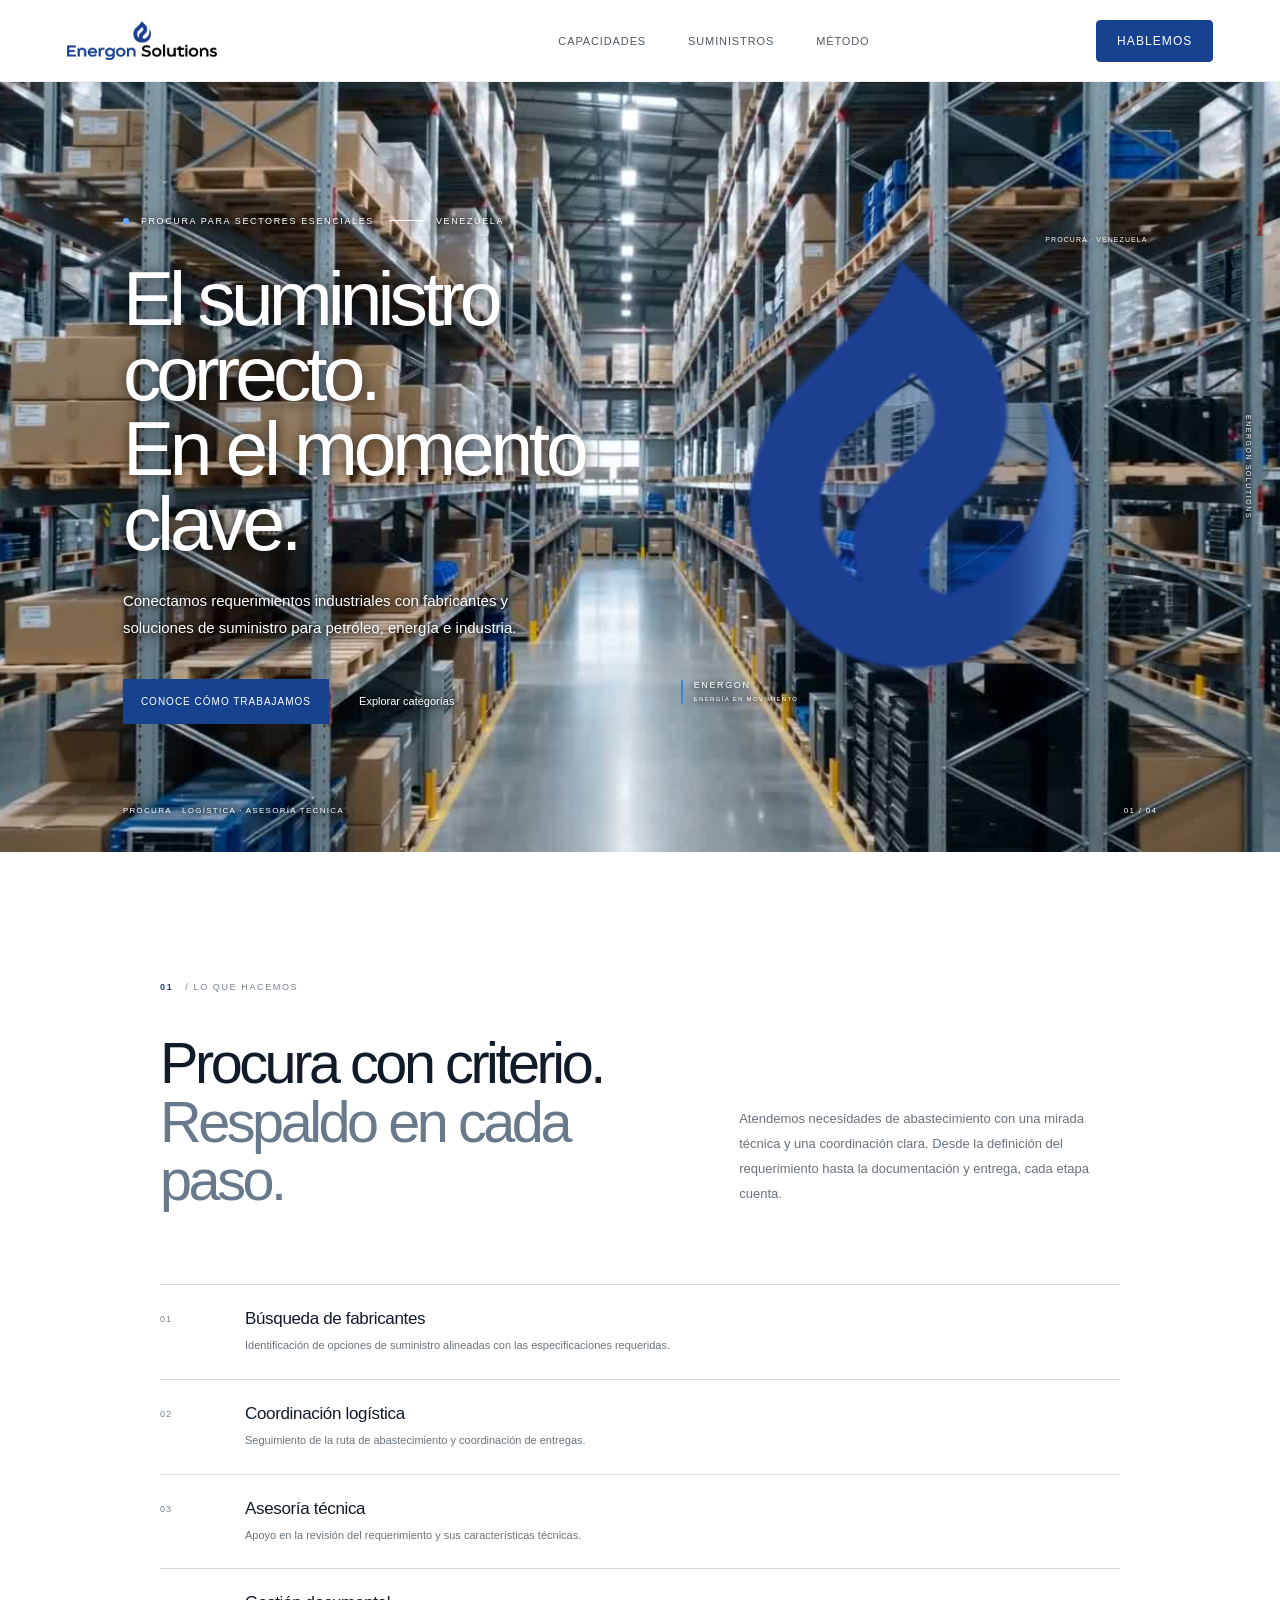
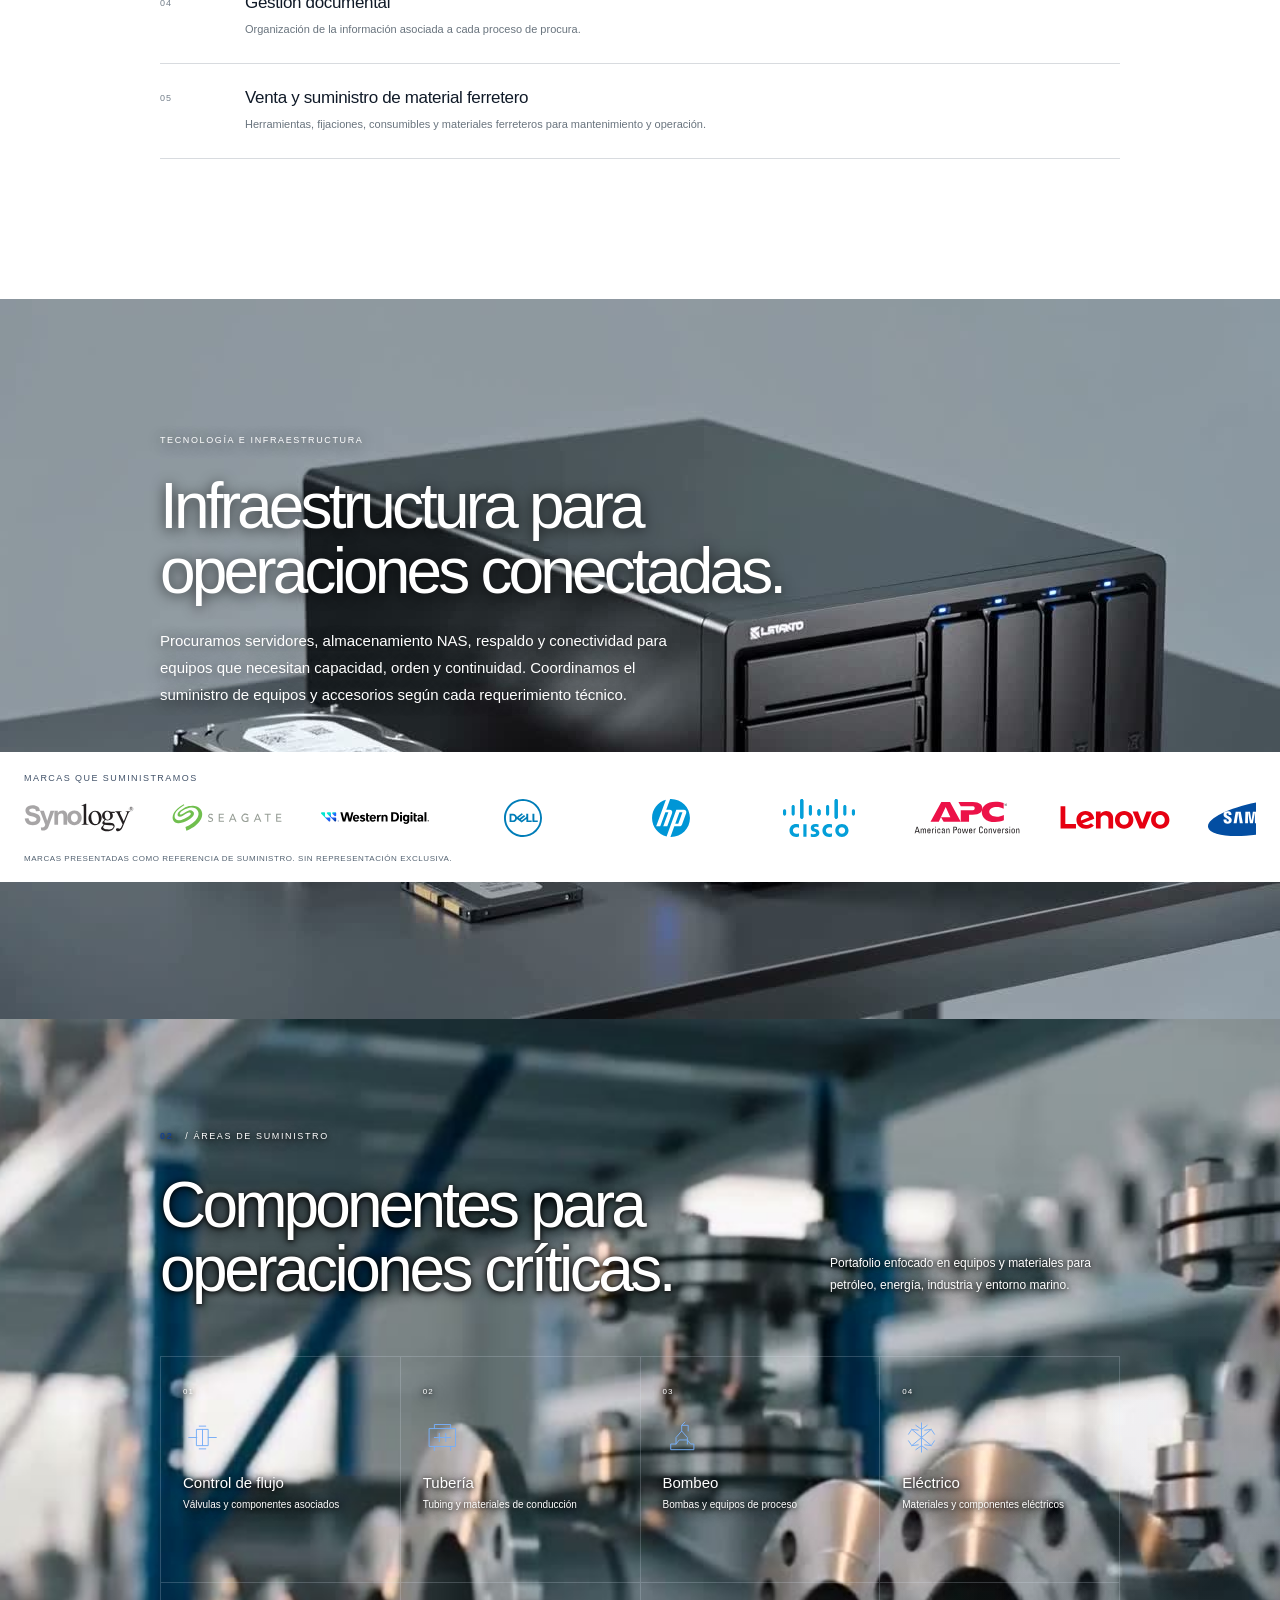
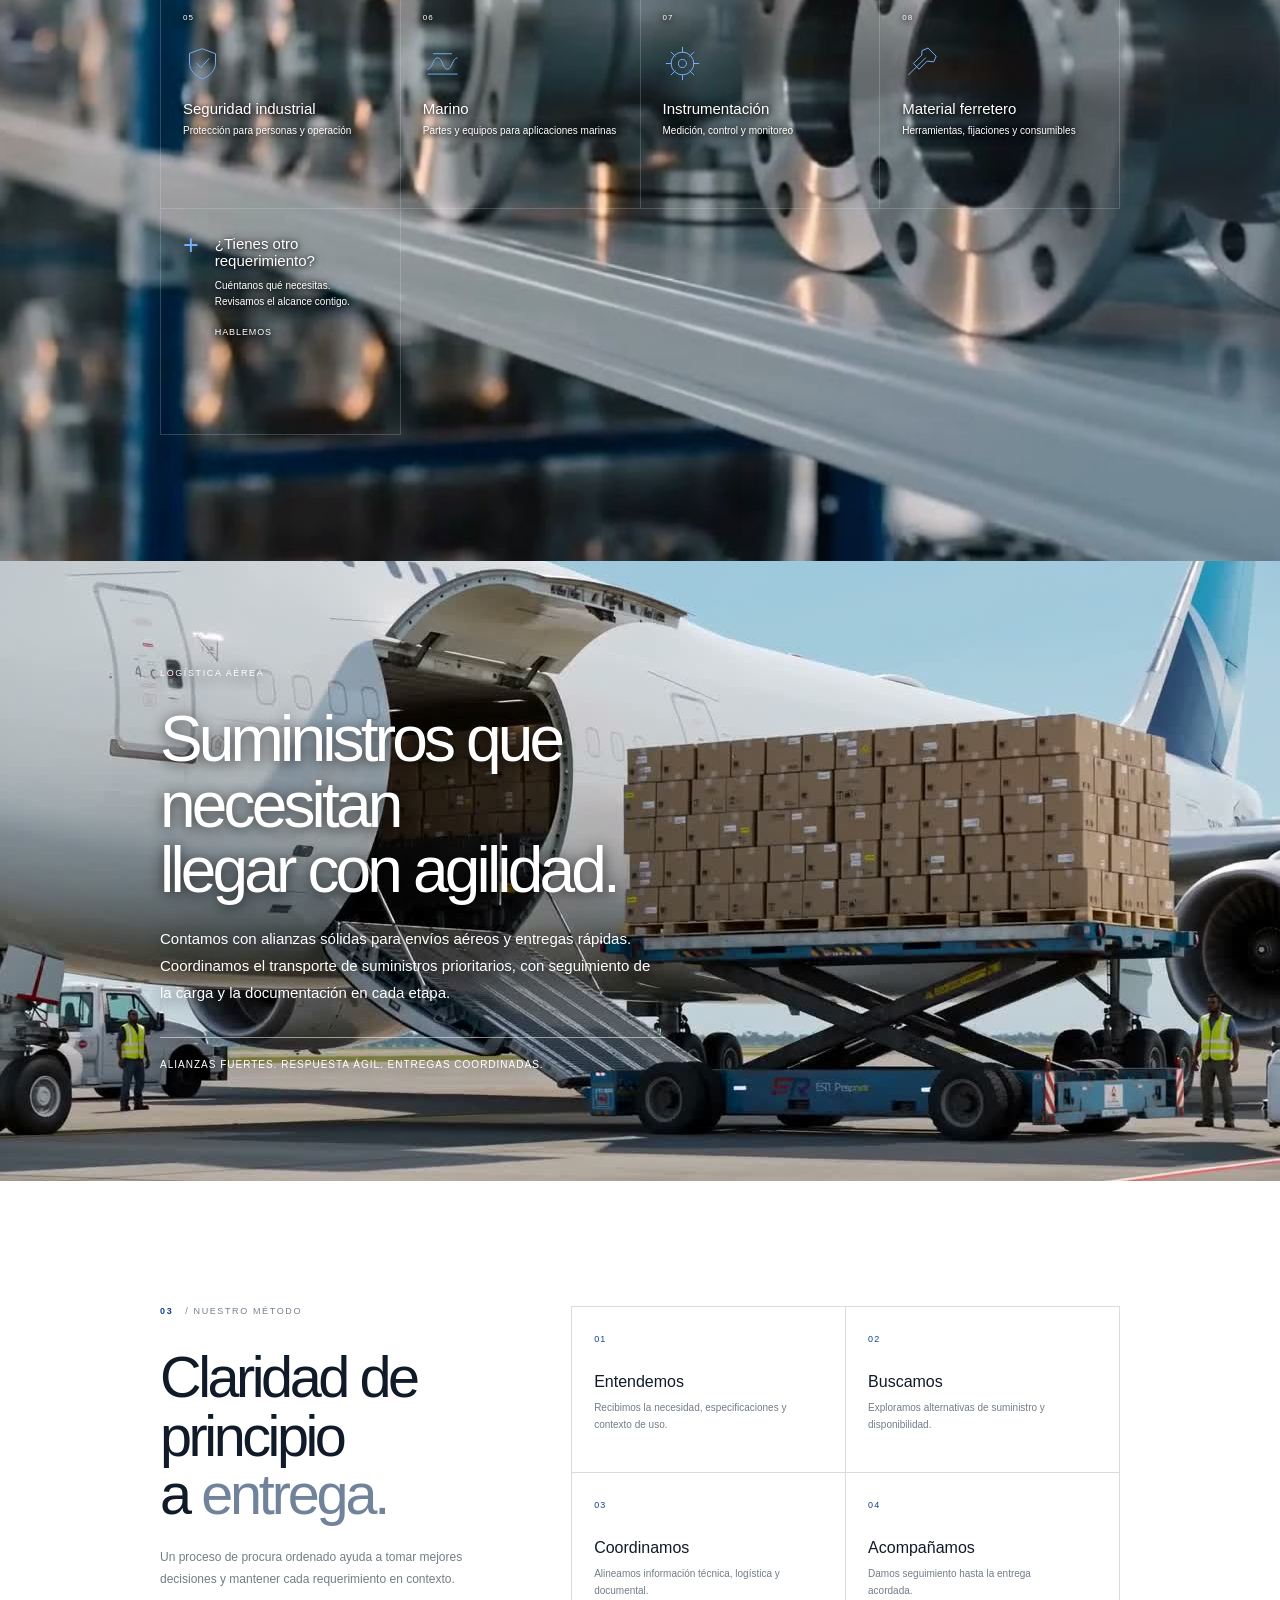
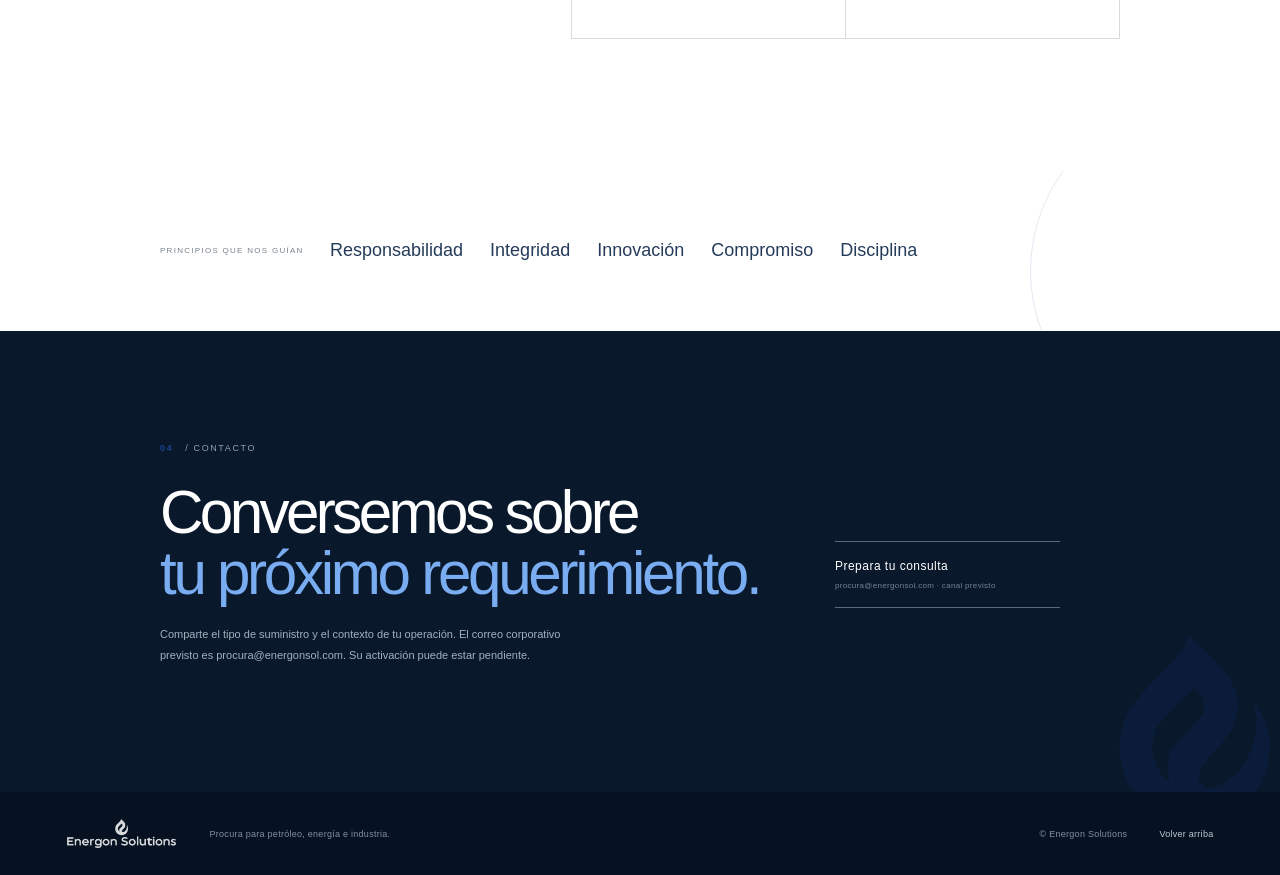
==== index.html @ d1562456 "Align hardware service with capability list" ====
<!doctype html>
<html lang="es">
<head>
  <meta charset="utf-8" />
  <meta name="viewport" content="width=device-width, initial-scale=1" />
  <meta name="theme-color" content="#fff" />
  <meta name="description" content="Procura de suministros para los sectores petrolero, energético e industrial en Venezuela." />
  <title>Energon — Procura que mueve industria</title>
  <link rel="icon" href="assets/energon-flame.svg" type="image/svg+xml" />
  <link rel="stylesheet" href="styles.css" />
  <style>
    .hero { background: var(--paper) url("assets/energon-hero-poster.jpg?v=2") 72% center / cover no-repeat; color: #fff; }
    .hero-video { position: absolute; inset: 0; width: 100%; height: 100%; z-index: 0; object-fit: cover; object-position: 72% center; opacity: 1; }
    .hero-video-mask, .hero-grid { display: none; }
    .hero-content, .flame-stage, .hero-foot, .hero-side-label { z-index: 2; }
    .hero h1, .hero h1 em { color: #fff; text-shadow: 0 2px 14px rgba(0,0,0,.7); }
    .hero .eyebrow, .hero-copy, .hero .text-link, .hero-foot, .hero-index, .flame-caption, .flame-caption small, .stage-coordinate, .hero-side-label { color: #fff; text-shadow: 0 1px 6px #000, 0 2px 14px rgba(0,0,0,.65); }
    .status-dot { background: #5aa2ff; } .eyebrow-line { background: #fff; }
    .button-primary { background: #17428f; } .button-primary:hover { background: #2c69c4; }
    .brand-flame { filter: drop-shadow(0 4px 16px rgba(255,255,255,.45)); }
    .orbit { border-color: rgba(108,162,235,.32); } .orbit-two { border-color: rgba(108,162,235,.19); }
    .air-cargo { position: relative; min-height: 620px; display: grid; align-items: center; overflow: hidden; color: #fff; background: #071426 url("assets/energon-air-cargo-poster.jpg?v=2") center / cover no-repeat; }
    .air-cargo-video { position: absolute; inset: 0; z-index: 0; width: 100%; height: 100%; object-fit: cover; object-position: center; }
    .air-cargo-content { position: relative; z-index: 1; max-width: 850px; padding-top: 80px; padding-bottom: 80px; }
    .air-cargo .section-kicker, .air-cargo-copy, .air-cargo-note { color: #fff; text-shadow: 0 2px 14px rgba(0,0,0,.72); }
    .air-cargo h2 { margin: 29px 0 22px; max-width: 760px; font-size: clamp(42px,5vw,70px); font-weight: 500; line-height: 1.02; letter-spacing: -.06em; text-shadow: 0 2px 14px rgba(0,0,0,.72); }
    .air-cargo h2 em { color: #fff; font-style: normal; }
    .air-cargo-copy { max-width: 505px; margin: 0; font-size: 15px; line-height: 1.8; }
    .air-cargo-note { max-width: 505px; margin: 31px 0 0; padding-top: 18px; border-top: 1px solid rgba(255,255,255,.52); font-size: 10px; letter-spacing: .1em; line-height: 1.7; text-transform: uppercase; }
    .technology { position: relative; min-height: 720px; display: grid; align-items: center; overflow: hidden; color: #fff; background: #071426 url("assets/energon-technology-poster.jpg") center / cover no-repeat; }
    .technology-video { position: absolute; inset: 0; z-index: 0; width: 100%; height: 100%; object-fit: cover; object-position: center; }
    .technology-content { position: relative; z-index: 1; padding-top: 82px; padding-bottom: 82px; }
    .technology .section-kicker, .technology-copy { color: #fff; text-shadow: 0 2px 14px rgba(0,0,0,.72); }
    .technology h2 { max-width: 790px; margin: 29px 0 22px; font-size: clamp(42px,5vw,70px); font-weight: 500; line-height: 1.02; letter-spacing: -.06em; text-shadow: 0 2px 14px rgba(0,0,0,.72); }
    .technology h2 em { color: #fff; font-style: normal; }
    .technology-copy { max-width: 540px; margin: 0; font-size: 15px; line-height: 1.8; }
    .tech-brands { max-width: 780px; margin-top: 44px; padding: 21px 24px 17px; background: #fff; color: #101a28; }
    .tech-brands-title { display: block; margin-bottom: 16px; color: #405168; font-size: 9px; letter-spacing: .16em; text-transform: uppercase; }
    .tech-brand-grid { display: grid; grid-template-columns: repeat(5, 1fr); gap: 15px 22px; align-items: center; }
    .tech-brand-grid img { display: block; width: 100%; max-width: 92px; max-height: 25px; margin: 0 auto; object-fit: contain; }
    .tech-disclaimer { margin: 16px 0 0; color: #536271; font-size: 8px; letter-spacing: .07em; line-height: 1.55; text-transform: uppercase; }
    @media (prefers-reduced-motion: reduce) { .hero-video { display: none; } }
    @media (prefers-reduced-motion: reduce) { .air-cargo-video, .technology-video { display: none; } }
    @media (max-width: 650px) { .hero-video, .air-cargo-video, .technology-video { display: none; } .air-cargo { min-height: 530px; } .air-cargo-content, .technology-content { padding-top: 72px; padding-bottom: 72px; } .air-cargo h2, .technology h2 { font-size: 43px; } .air-cargo-copy, .technology-copy { font-size: 13px; } .technology { min-height: 690px; } .tech-brands { margin-top: 35px; padding: 18px 15px 15px; } .tech-brand-grid { grid-template-columns: repeat(3, 1fr); gap: 16px; } }

    .brand-marquee { overflow: hidden; width: 100%; }
    .brand-track { display: flex; width: max-content; animation: brand-scroll 28s linear infinite; }
    .brand-set { display: flex; flex-shrink: 0; align-items: center; gap: 38px; padding-right: 38px; }
    .brand-set img { width: 110px; height: 38px; object-fit: contain; flex-shrink: 0; }
    .brand-marquee:hover .brand-track { animation-play-state: paused; }
    @keyframes brand-scroll { to { transform: translateX(-50%); } }
    @media (prefers-reduced-motion: reduce) { .brand-track { animation: none; width: auto; } .brand-set { flex-wrap: wrap; gap: 20px; padding: 0; } .brand-set[aria-hidden] { display:none; } }

    .hero { background: #071426 url("assets/energon-procurement-poster.jpg") center / cover no-repeat; }
    .catalog { position: relative; isolation: isolate; overflow: hidden; background: #071426 url("assets/energon-hero-poster.jpg?v=2") center / cover no-repeat; }
    .catalog-video { position: absolute; inset:0; width:100%; height:100%; object-fit:cover; z-index:-1; opacity:1; }
    .catalog-top, .catalog-grid { position:relative; z-index:1; }
    .catalog h2, .catalog h2 em, .catalog h3, .catalog p, .catalog .section-kicker, .catalog .card-index, .catalog a { color:#fff; text-shadow:0 1px 5px #000, 0 2px 12px rgba(0,0,0,.8); }
    .catalog-card { background:transparent; }
    @media (max-width:650px), (prefers-reduced-motion:reduce) { .catalog-video { display:none; } }
    .flame-video { transform:scale(1.5); animation:none; filter:none; width:100%; max-width:520px; height:auto; object-fit:contain; }
    .tech-brands { width:100vw; max-width:none; margin-left:calc(50% - 50vw); padding-left:24px; padding-right:24px; }
  </style>
</head>
<body>
  <a class="skip-link" href="#contenido">Saltar al contenido</a>
  <header class="site-header">
    <a class="brand" href="#inicio" aria-label="Energon, inicio"><img src="assets/energon.png" alt="Energon Solutions" /></a>
    <nav aria-label="Navegación principal">
      <a href="#capacidades">Capacidades</a>
      <a href="#suministros">Suministros</a>
      <a href="#metodo">Método</a>
    </nav>
    <a class="header-cta" href="#contacto">Hablemos</a>
    <button class="menu-toggle" aria-label="Abrir menú" aria-expanded="false"><span></span><span></span></button>
  </header>

  <main id="contenido">
    <section class="hero" id="inicio">
      <video class="hero-video" data-background-video aria-hidden="true" autoplay muted loop playsinline preload="none" poster="assets/energon-procurement-poster.jpg" data-webm="assets/energon-procurement.webm" data-mp4="assets/energon-procurement.mp4"></video>

      <div class="hero-video-mask" aria-hidden="true"></div>
      <div class="hero-grid" aria-hidden="true"></div>
      <div class="hero-content">
        <p class="eyebrow"><span class="status-dot"></span> Procura para sectores esenciales <span class="eyebrow-line"></span> Venezuela</p>
        <h1>El suministro correcto.<br /><em>En el momento clave.</em></h1>
        <p class="hero-copy">Conectamos requerimientos industriales con fabricantes y soluciones de suministro para petróleo, energía e industria.</p>
        <div class="hero-actions">
          <a class="button button-primary" href="#capacidades">Conoce cómo trabajamos</a>
          <a class="text-link" href="#suministros">Explorar categorías</a>
        </div>
        <div class="hero-foot"><span>PROCURA · LOGÍSTICA · ASESORÍA TÉCNICA</span><span class="hero-index">01 / 04</span></div>
      </div>
      <div class="flame-stage" aria-label="Símbolo de Energon animado">
        <div class="orbit orbit-one"></div><div class="orbit orbit-two"></div>
        <div class="flame-halo"></div>
        <video class="brand-flame flame-video" autoplay muted loop playsinline aria-label="Llama azul oficial de Energon animada"><source src="assets/energon-flame-animated.webm" type="video/webm" /></video>
        <div class="flame-caption"><span class="caption-mark"></span><span>ENERGON<br /><small>ENERGÍA EN MOVIMIENTO</small></span></div>
        <span class="stage-coordinate">PROCURA · VENEZUELA</span>
      </div>
      <div class="hero-side-label" aria-hidden="true">ENERGON SOLUTIONS</div>
    </section>

    <section class="intro section-pad" id="capacidades">
      <div class="section-kicker"><span>01</span> / LO QUE HACEMOS</div>
      <div class="intro-main">
        <h2>Procura con criterio.<br /><span>Respaldo en cada paso.</span></h2>
        <p>Atendemos necesidades de abastecimiento con una mirada técnica y una coordinación clara. Desde la definición del requerimiento hasta la documentación y entrega, cada etapa cuenta.</p>
      </div>
      <div class="capability-list">
        <article><span class="cap-num">01</span><div><h3>Búsqueda de fabricantes</h3><p>Identificación de opciones de suministro alineadas con las especificaciones requeridas.</p></div></article>
        <article><span class="cap-num">02</span><div><h3>Coordinación logística</h3><p>Seguimiento de la ruta de abastecimiento y coordinación de entregas.</p></div></article>
        <article><span class="cap-num">03</span><div><h3>Asesoría técnica</h3><p>Apoyo en la revisión del requerimiento y sus características técnicas.</p></div></article>
        <article><span class="cap-num">04</span><div><h3>Gestión documental</h3><p>Organización de la información asociada a cada proceso de procura.</p></div></article>
        <article><span class="cap-num">05</span><div><h3>Venta y suministro de material ferretero</h3><p>Herramientas, fijaciones, consumibles y materiales ferreteros para mantenimiento y operación.</p></div></article>
      </div>
    </section>



    <section class="technology" id="tecnologia" aria-labelledby="tecnologia-titulo">
      <video class="technology-video" data-background-video aria-hidden="true" autoplay muted loop playsinline preload="none" poster="assets/energon-technology-poster.jpg" data-webm="assets/energon-technology.webm" data-mp4="assets/energon-technology.mp4"></video>
      <div class="technology-content section-pad">
        <div class="section-kicker light">TECNOLOGÍA E INFRAESTRUCTURA</div>
        <h2 id="tecnologia-titulo">Infraestructura para<br /><em>operaciones conectadas.</em></h2>
        <p class="technology-copy">Procuramos servidores, almacenamiento NAS, respaldo y conectividad para equipos que necesitan capacidad, orden y continuidad. Coordinamos el suministro de equipos y accesorios según cada requerimiento técnico.</p>
        <div class="tech-brands" aria-label="Marcas de tecnología que suministramos">
          <span class="tech-brands-title">Marcas que suministramos</span>
          <div class="brand-marquee" aria-label="Marcas de tecnología"><div class="brand-track"><div class="brand-set">            <img src="assets/marcas/synology.svg" alt="Synology" />
            <img src="assets/marcas/seagate.svg" alt="Seagate" />
            <img src="assets/marcas/wd.svg" alt="Western Digital" />
            <img src="assets/marcas/dell.svg" alt="Dell" />
            <img src="assets/marcas/hp.svg" alt="HP" />
            <img src="assets/marcas/cisco.svg" alt="Cisco" />
            <img src="assets/marcas/apc.svg" alt="APC" />
            <img src="assets/marcas/lenovo.svg" alt="Lenovo" />
            <img src="assets/marcas/samsung.svg" alt="Samsung" />
            <img src="assets/marcas/anker.svg" alt="Anker" />
            <img src="assets/marcas/goldenmate.jpg" alt="GoldenMate" />
</div><div class="brand-set" aria-hidden="true">            <img src="assets/marcas/synology.svg" alt="Synology" />
            <img src="assets/marcas/seagate.svg" alt="Seagate" />
            <img src="assets/marcas/wd.svg" alt="Western Digital" />
            <img src="assets/marcas/dell.svg" alt="Dell" />
            <img src="assets/marcas/hp.svg" alt="HP" />
            <img src="assets/marcas/cisco.svg" alt="Cisco" />
            <img src="assets/marcas/apc.svg" alt="APC" />
            <img src="assets/marcas/lenovo.svg" alt="Lenovo" />
            <img src="assets/marcas/samsung.svg" alt="Samsung" />
            <img src="assets/marcas/anker.svg" alt="Anker" />
            <img src="assets/marcas/goldenmate.jpg" alt="GoldenMate" />
</div></div></div>
          <p class="tech-disclaimer">Marcas presentadas como referencia de suministro. Sin representación exclusiva.</p>
        </div>
      </div>
    </section>

    <section class="catalog section-pad" id="suministros">
      <video class="catalog-video" data-background-video aria-hidden="true" autoplay muted loop playsinline preload="none" poster="assets/energon-hero-poster.jpg?v=2" data-webm="assets/energon-hero.webm?v=2" data-mp4="assets/energon-hero.mp4?v=2"></video>
      <div class="catalog-top"><div><div class="section-kicker light"><span>02</span> / ÁREAS DE SUMINISTRO</div><h2>Componentes para<br /><em>operaciones críticas.</em></h2></div><p>Portafolio enfocado en equipos y materiales para petróleo, energía, industria y entorno marino.</p></div>
      <div class="catalog-grid">
        <article class="catalog-card"><span class="card-index">01</span><div class="line-icon"><svg viewBox="0 0 48 48"><path d="M7 24h10m14 0h10M17 14h14v20H17zM20 10h8m-8 28h8M24 14v20"/></svg></div><h3>Control de flujo</h3><p>Válvulas y componentes asociados</p></article>
        <article class="catalog-card"><span class="card-index">02</span><div class="line-icon"><svg viewBox="0 0 48 48"><path d="M8 13h32v22H8zM14 13V8h20v5M14 35v5m20-5v5M14 24h20M20 19v10m8-10v10"/></svg></div><h3>Tubería</h3><p>Tubing y materiales de conducción</p></article>
        <article class="catalog-card"><span class="card-index">03</span><div class="line-icon"><svg viewBox="0 0 48 48"><path d="M10 32h6l4-5h10l4 5h4v7H10zM16 32v-8l7-8 7 8v8M23 16V9h8v7M23 9l4-4"/></svg></div><h3>Bombeo</h3><p>Bombas y equipos de proceso</p></article>
        <article class="catalog-card"><span class="card-index">04</span><div class="line-icon"><svg viewBox="0 0 48 48"><path d="M24 6v36M12 14l24 20M36 14 12 34M17 9l7 5 7-5m-14 30 7-5 7 5M8 20l4-6 8 1m20 13-4 6-8-1M40 20l-4-6-8 1M8 28l4 6 8-1"/></svg></div><h3>Eléctrico</h3><p>Materiales y componentes eléctricos</p></article>
        <article class="catalog-card"><span class="card-index">05</span><div class="line-icon"><svg viewBox="0 0 48 48"><path d="M24 6 40 12v11c0 10-7 16-16 20C15 39 8 33 8 23V12zM17 24l5 5 10-11"/></svg></div><h3>Seguridad industrial</h3><p>Protección para personas y operación</p></article>
        <article class="catalog-card"><span class="card-index">06</span><div class="line-icon"><svg viewBox="0 0 48 48"><path d="M6 31c6 0 6-14 12-14s6 14 12 14 6-14 12-14M6 37h36M13 12h22"/></svg></div><h3>Marino</h3><p>Partes y equipos para aplicaciones marinas</p></article>
        <article class="catalog-card"><span class="card-index">07</span><div class="line-icon"><svg viewBox="0 0 48 48"><circle cx="24" cy="24" r="14"/><circle cx="24" cy="24" r="5"/><path d="M24 4v6m0 28v6M4 24h6m28 0h6M10 10l5 5m18 18 5 5M38 10l-5 5m-18 18-5 5"/></svg></div><h3>Instrumentación</h3><p>Medición, control y monitoreo</p></article>
        <article class="catalog-card"><span class="card-index">08</span><div class="line-icon"><svg viewBox="0 0 48 48"><path d="M8 38 29 17m-4-9 7-3 10 10-3 7-8-1-10 10-7-7 10-10z"/></svg></div><h3>Material ferretero</h3><p>Herramientas, fijaciones y consumibles</p></article>
        <article class="catalog-card catalog-note"><span class="note-mark">+</span><div><h3>¿Tienes otro requerimiento?</h3><p>Cuéntanos qué necesitas. Revisamos el alcance contigo.</p><a href="#contacto">Hablemos</a></div></article>
      </div>
    </section>

    <section class="air-cargo" id="logistica-aerea" aria-labelledby="logistica-aerea-titulo">
      <video class="air-cargo-video" data-background-video aria-hidden="true" autoplay muted loop playsinline preload="none" poster="assets/energon-air-cargo-poster.jpg?v=2" data-webm="assets/energon-air-cargo.webm?v=2" data-mp4="assets/energon-air-cargo.mp4?v=2"></video>
      <div class="air-cargo-content section-pad">
        <div class="section-kicker light">LOGÍSTICA AÉREA</div>
        <h2 id="logistica-aerea-titulo">Suministros que necesitan<br /><em>llegar con agilidad.</em></h2>
        <p class="air-cargo-copy">Contamos con alianzas sólidas para envíos aéreos y entregas rápidas. Coordinamos el transporte de suministros prioritarios, con seguimiento de la carga y la documentación en cada etapa.</p>
        <p class="air-cargo-note">Alianzas fuertes. Respuesta ágil. Entregas coordinadas.</p>
      </div>
    </section>

    <section class="method section-pad" id="metodo">
      <div class="method-heading"><div class="section-kicker"><span>03</span> / NUESTRO MÉTODO</div><h2>Claridad de principio<br />a <em>entrega.</em></h2><p>Un proceso de procura ordenado ayuda a tomar mejores decisiones y mantener cada requerimiento en contexto.</p></div>
      <div class="steps">
        <article><span>01</span><h3>Entendemos</h3><p>Recibimos la necesidad, especificaciones y contexto de uso.</p></article>
        <article><span>02</span><h3>Buscamos</h3><p>Exploramos alternativas de suministro y disponibilidad.</p></article>
        <article><span>03</span><h3>Coordinamos</h3><p>Alineamos información técnica, logística y documental.</p></article>
        <article><span>04</span><h3>Acompañamos</h3><p>Damos seguimiento hasta la entrega acordada.</p></article>
      </div>
    </section>

    <section class="values-band"><div class="values-label">PRINCIPIOS QUE NOS GUÍAN</div><div class="values-list"><span>Responsabilidad</span><span>Integridad</span><span>Innovación</span><span>Compromiso</span><span>Disciplina</span></div><div class="values-orbit" aria-hidden="true"></div></section>

    <section class="contact section-pad" id="contacto">
      <div class="contact-copy"><div class="section-kicker light"><span>04</span> / CONTACTO</div><h2>Conversemos sobre<br /><em>tu próximo requerimiento.</em></h2><p>Comparte el tipo de suministro y el contexto de tu operación. El correo corporativo previsto es procura@energonsol.com. Su activación puede estar pendiente.</p></div>
      <a class="contact-action" href="mailto:procura@energonsol.com?subject=Consulta%20de%20procura%20Energon" aria-label="Preparar correo de consulta para Energon">Prepara tu consulta<small>procura@energonsol.com · canal previsto</small></a>
      <div class="contact-flame" aria-hidden="true"><img src="assets/energon-flame.svg" alt="" /></div>
    </section>
  </main>
  <footer class="site-footer"><a class="footer-brand" href="#inicio"><img src="assets/energon.png" alt="Energon Solutions" /></a><span>Procura para petróleo, energía e industria.</span><span class="footer-right">© Energon Solutions <a href="#inicio">Volver arriba</a></span></footer>
  <script src="script.js?v=flame2"></script>
</body>
</html>
---- styles.css ----
:root{--ink:#101a28;--navy:#071426;--blue:#17428f;--blue-bright:#438eea;--paper:#fff;--paper-deep:#fff;--muted:#66717d;--line:rgba(18,35,56,.16);--white:#fff;--sans:Inter,'Avenir Next',Avenir,'Segoe UI',sans-serif}*{box-sizing:border-box}html{scroll-behavior:smooth;scroll-padding-top:80px}body{margin:0;background:var(--paper);color:var(--ink);font-family:var(--sans);-webkit-font-smoothing:antialiased}a{color:inherit;text-decoration:none}.skip-link{position:absolute;left:-9999px;top:10px;z-index:99;background:white;padding:12px}.skip-link:focus{left:10px}.site-header{height:82px;padding:0 5.2vw;display:flex;align-items:center;justify-content:space-between;background:var(--paper);position:relative;z-index:20;border-bottom:1px solid rgba(0,0,0,.06)}.brand img{display:block;width:150px;height:auto}.site-header nav{display:flex;gap:42px;margin-left:9vw}.site-header nav a{font-size:11px;letter-spacing:.08em;text-transform:uppercase;color:#505a66;transition:color .2s}.site-header nav a:hover,.text-link:hover{color:var(--blue-bright)}.header-cta{font-size:12px;text-transform:uppercase;letter-spacing:.09em;border:1px solid var(--blue);padding:13px 20px;color:#fff;background:var(--blue);display:inline-flex;align-items:center;justify-content:center;border-radius:4px;transition:background .2s,border-color .2s}.header-cta:hover{background:#2c69c4;border-color:#2c69c4}.header-cta:focus-visible{outline:2px solid var(--blue);outline-offset:4px}.header-cta span{font-size:16px;line-height:12px}.menu-toggle{display:none}.hero{min-height:650px;height:min(770px,calc(100svh - 82px));background:var(--navy);color:var(--white);display:grid;grid-template-columns:1.06fr .94fr;position:relative;overflow:hidden;padding:0 9.6vw}.hero-grid{position:absolute;inset:0;background-image:linear-gradient(rgba(122,158,206,.07) 1px,transparent 1px),linear-gradient(90deg,rgba(122,158,206,.07) 1px,transparent 1px);background-size:72px 72px;mask-image:linear-gradient(90deg,transparent 0%,#000 55%,#000 100%);opacity:.6}.hero-content{z-index:2;align-self:center;padding:0 0 4px}.eyebrow,.section-kicker{font-size:9px;letter-spacing:.18em;text-transform:uppercase;color:#aab7c6;display:flex;align-items:center;gap:12px}.status-dot{width:6px;height:6px;border-radius:50%;background:#5aa2ff;box-shadow:0 0 12px #3c8bf7}.eyebrow-line{height:1px;width:35px;background:#54667d;margin-left:3px}.hero h1{font-size:clamp(50px,6vw,84px);line-height:.98;letter-spacing:-.065em;font-weight:500;margin:35px 0 25px;max-width:820px}.hero h1 em,.catalog h2 em,.method h2 em,.contact h2 em{font-family:var(--sans);font-style:normal;font-weight:500;color:#76aaf4;letter-spacing:-.055em}.hero-copy{font-size:15px;line-height:1.8;color:#a8b2c1;max-width:440px}.hero-actions{display:flex;align-items:center;gap:30px;margin-top:38px}.button{font-size:10px;text-transform:uppercase;letter-spacing:.1em;padding:17px 18px}.button-primary{background:#2c69c4;color:white;transition:background .2s,transform .2s}.button-primary:hover{background:#4284e6;transform:translateY(-2px)}.button-primary span{margin-left:24px;font-size:15px}.text-link{font-size:11px;color:#d4dae2;transition:color .2s}.text-link span{margin-left:10px}.hero-foot{position:absolute;left:9.6vw;bottom:37px;right:9.6vw;display:flex;justify-content:space-between;font-size:8px;letter-spacing:.16em;color:#68788d}.hero-index{color:#b3c0cf}.flame-stage{z-index:1;position:relative;display:grid;place-items:center;min-height:500px}.brand-flame{width:clamp(210px,26vw,350px);height:auto;overflow:visible;filter:drop-shadow(0 16px 50px rgba(36,104,217,.2));animation:flameFloat 5s ease-in-out infinite}.flame-halo{position:absolute;width:320px;height:320px;background:radial-gradient(circle,rgba(48,111,202,.46) 0%,rgba(31,78,145,.22) 37%,transparent 72%);filter:blur(34px);opacity:.62;animation:haloPulse 4s ease-in-out infinite}.orbit{position:absolute;width:380px;height:380px;border:1px solid rgba(108,162,235,.14);border-radius:50%;transform:rotate(-31deg) scaleY(.58)}.orbit-two{width:495px;height:495px;border-color:rgba(108,162,235,.08);transform:rotate(36deg) scaleY(.57)}.orbit-one:after{content:"";position:absolute;width:7px;height:7px;border-radius:50%;background:#70abf5;box-shadow:0 0 14px #4c91ee;left:13%;top:44%}.flame-caption{position:absolute;bottom:19%;left:2%;display:flex;align-items:center;gap:11px;color:#dfe7f1;font-size:9px;line-height:1.5;letter-spacing:.18em}.flame-caption small{font-size:6px;color:#8192a8;letter-spacing:.22em}.caption-mark{height:24px;width:2px;background:#4185df}.stage-coordinate{position:absolute;top:20%;right:2%;font-size:7px;color:#6d7f98;letter-spacing:.15em}.hero-side-label{position:absolute;right:2.2vw;top:50%;writing-mode:vertical-rl;transform:translateY(-50%);font-size:7px;letter-spacing:.22em;color:#60748f}.section-pad{padding-left:12.5vw;padding-right:12.5vw}.intro{padding-top:130px;padding-bottom:140px}.section-kicker{color:#75808c}.section-kicker span{color:var(--blue);font-weight:700}.intro-main{display:grid;grid-template-columns:1.15fr .85fr;gap:5vw;margin:42px 0 74px;align-items:end}.intro h2,.method h2{font-size:clamp(38px,4.5vw,62px);letter-spacing:-.06em;line-height:1.02;font-weight:500;margin:0}.intro h2 span{font-family:var(--sans);font-style:normal;color:#68798c;font-weight:500}.intro-main>p{font-size:13px;line-height:1.9;color:#67727d;max-width:390px;margin:0 0 4px}.capability-list{border-top:1px solid var(--line)}.capability-list article{display:grid;grid-template-columns:70px 1fr;gap:15px;padding:24px 0;border-bottom:1px solid var(--line);align-items:start}.cap-num{font-size:9px;letter-spacing:.1em;color:#75808c;padding-top:5px}.capability-list h3{margin:0 0 7px;font-size:17px;font-weight:500;letter-spacing:-.02em}.capability-list p{margin:0;font-size:11px;color:#69747e;line-height:1.7}.cap-arrow{color:var(--blue);font-size:16px}.catalog{background:#101e30;color:#f6f5f0;padding-top:112px;padding-bottom:126px;position:relative;overflow:hidden}.catalog:before{content:"";position:absolute;inset:0;background:linear-gradient(132deg,transparent 58%,rgba(53,113,197,.09));pointer-events:none}.catalog-top{display:flex;align-items:end;justify-content:space-between;margin-bottom:54px;position:relative}.section-kicker.light{color:#91a0b4}.catalog h2,.contact h2{font-size:clamp(40px,5vw,67px);font-weight:450;letter-spacing:-.06em;line-height:1.01;margin:32px 0 0}.catalog h2 em{color:#8db8f1;font-style:normal}.catalog-top>p{color:#a5afbc;font-size:12px;line-height:1.85;width:290px;margin:0 0 6px}.catalog-grid{display:grid;grid-template-columns:repeat(4,1fr);border-top:1px solid rgba(224,235,248,.2);border-left:1px solid rgba(224,235,248,.2);position:relative}.catalog-card{min-height:226px;padding:23px 22px 20px;border-right:1px solid rgba(224,235,248,.2);border-bottom:1px solid rgba(224,235,248,.2);position:relative;transition:background .25s}.catalog-card:hover{background:rgba(67,132,222,.11)}.card-index{font-size:8px;letter-spacing:.12em;color:#71839a}.line-icon{margin-top:20px;width:39px;height:39px;color:#78aef6}.line-icon svg{width:100%;height:100%;fill:none;stroke:currentColor;stroke-width:1.2;stroke-linecap:round;stroke-linejoin:round}.catalog-card h3{font-size:15px;font-weight:500;margin:17px 0 6px}.catalog-card p{font-size:10px;color:#9ba7b6;line-height:1.6;margin:0;max-width:200px}.card-corner{position:absolute;bottom:20px;right:21px;color:#6687b4;opacity:0;transition:opacity .2s}.catalog-card:hover .card-corner{opacity:1}.catalog-note{display:flex;gap:16px;align-items:flex-start;background:#17305a}.catalog-note .note-mark{font-size:27px;line-height:1;color:#78aef6;font-weight:200}.catalog-note h3{margin:3px 0 9px}.catalog-note a{display:inline-block;margin-top:17px;font-size:9px;letter-spacing:.1em;text-transform:uppercase;color:#8bb9f3}.catalog-note a span{margin-left:12px}.method{padding-top:125px;padding-bottom:132px;display:grid;grid-template-columns:.72fr 1.28fr;gap:8vw}.method-heading h2{margin:32px 0 22px}.method-heading h2 em{color:#71839a;font-style:normal}.method-heading>p{font-size:12px;line-height:1.85;color:#727d87;max-width:330px}.steps{align-self:center;display:grid;grid-template-columns:1fr 1fr;border-top:1px solid var(--line);border-left:1px solid var(--line)}.steps article{min-height:166px;padding:21px 22px;border-right:1px solid var(--line);border-bottom:1px solid var(--line)}.steps article>span{color:var(--blue);font-size:9px;letter-spacing:.12em}.steps h3{font-size:16px;font-weight:500;margin:27px 0 8px}.steps p{font-size:10px;color:#727d87;line-height:1.7;max-width:210px;margin:0}.values-band{min-height:160px;background:#fff;position:relative;overflow:hidden;padding:33px 12.5vw;display:grid;grid-template-columns:170px 1fr;align-items:center}.values-label{font-size:8px;letter-spacing:.16em;color:#78818a}.values-list{display:flex;flex-wrap:wrap;gap:13px 27px;position:relative;z-index:1}.values-list span{font-family:var(--sans);font-size:18px;font-weight:500;color:#253b59;white-space:nowrap}.values-orbit{position:absolute;width:340px;height:340px;border:1px solid rgba(23,66,143,.12);border-radius:50%;right:-90px;top:-70px}.contact{position:relative;background:#09182b;color:var(--white);padding-top:112px;padding-bottom:116px;overflow:hidden;display:flex;justify-content:space-between;align-items:center;min-height:390px}.contact h2{font-size:clamp(38px,4.7vw,63px);margin:30px 0 20px}.contact h2 em{color:#79acf0}.contact-copy>p{font-size:11px;color:#a4b0bf;max-width:410px;line-height:1.85}.contact-action{position:relative;z-index:2;min-width:225px;padding:17px 0;border-top:1px solid rgba(255,255,255,.35);border-bottom:1px solid rgba(255,255,255,.35);font-size:12px;letter-spacing:.04em;margin:30px 60px 0 25px}.contact-action>span{float:right;color:#81b3f3;font-size:17px}.contact-action small{display:block;color:#73849a;font-size:8px;margin-top:8px;letter-spacing:.04em}.contact-flame{position:absolute;width:170px;right:0;bottom:-45px;opacity:.09}.contact-flame img{width:100%;height:auto;filter:brightness(1.2) saturate(1.2)}.site-footer{min-height:83px;padding:18px 5.2vw;display:flex;align-items:center;gap:34px;background:#061222;color:#8290a2;font-size:9px;letter-spacing:.03em}.footer-brand img{width:109px;filter:brightness(0) invert(1);opacity:.84;display:block}.footer-right{margin-left:auto;display:flex;gap:32px}.footer-right a{color:#c1cbd6}.reveal{opacity:0;transform:translateY(16px);transition:opacity .7s ease,transform .7s ease}.reveal.is-visible{opacity:1;transform:none}
@keyframes flameFloat{0%,100%{transform:translateY(0) rotate(-1deg)}50%{transform:translateY(-13px) rotate(1deg)}}@keyframes flamePulse{0%,100%{filter:brightness(1)}50%{filter:brightness(1.16)}}@keyframes haloPulse{0%,100%{opacity:.22;transform:scale(.85)}50%{opacity:.36;transform:scale(1.12)}}
@media(prefers-reduced-motion:reduce){*,*::before,*::after{scroll-behavior:auto!important;animation-duration:.01ms!important;animation-iteration-count:1!important;transition-duration:.01ms!important}.reveal{opacity:1;transform:none}}
@media(max-width:900px){.site-header{padding:0 5vw}.site-header nav{margin-left:0;gap:22px}.hero{padding:0 7vw;grid-template-columns:1.08fr .92fr}.hero-foot{left:7vw;right:7vw}.section-pad{padding-left:8vw;padding-right:8vw}.catalog-grid{grid-template-columns:repeat(2,1fr)}.method{gap:5vw}.values-band{padding-left:8vw;padding-right:8vw}.flame-caption{left:-4%}.stage-coordinate{right:-2%}.brand-flame{width:clamp(200px,30vw,290px)}}
@media(max-width:650px){.site-header{height:68px}.brand img{width:125px}.site-header nav{display:none;position:absolute;left:0;right:0;top:68px;padding:20px 6vw;background:var(--paper);border-top:1px solid var(--line);flex-direction:column;gap:18px}.site-header nav.is-open{display:flex}.header-cta{margin-left:auto;margin-right:22px;font-size:10px}.menu-toggle{border:0;background:transparent;display:flex;flex-direction:column;gap:5px;padding:9px 0 9px 8px}.menu-toggle span{height:1px;width:19px;background:var(--ink)}.hero{height:auto;min-height:810px;display:flex;flex-direction:column;padding:75px 7vw 0}.hero-content{align-self:stretch}.eyebrow{font-size:7px;gap:8px;letter-spacing:.13em}.hero h1{font-size:clamp(48px,13vw,72px);margin:29px 0 21px}.hero-copy{font-size:13px;max-width:390px}.hero-actions{gap:18px;margin-top:28px}.button{font-size:8px;padding:16px 12px}.button-primary span{margin-left:12px}.text-link{font-size:9px}.flame-stage{min-height:300px;flex:1;margin-top:0}.brand-flame{width:200px}.orbit{width:280px;height:280px}.orbit-two{width:360px;height:360px}.flame-caption{bottom:13%;left:0}.stage-coordinate{top:15%;right:4%}.hero-foot{bottom:24px;font-size:6px;left:7vw;right:7vw}.hero-side-label{display:none}.intro{padding-top:80px;padding-bottom:88px}.intro-main{grid-template-columns:1fr;gap:20px;margin:30px 0 45px}.intro h2,.method h2{font-size:43px}.intro-main>p{font-size:12px}.capability-list article{grid-template-columns:36px 1fr;gap:10px;padding:21px 0}.capability-list h3{font-size:15px}.capability-list p{font-size:10px}.catalog{padding-top:78px;padding-bottom:84px}.catalog-top{display:block;margin-bottom:35px}.catalog h2{font-size:46px;margin-top:27px}.catalog-top>p{margin-top:19px;width:auto;max-width:320px}.catalog-grid{grid-template-columns:1fr 1fr}.catalog-card{min-height:198px;padding:18px 13px 17px}.catalog-card h3{font-size:13px}.catalog-card p{font-size:9px}.catalog-note{gap:8px}.catalog-note .note-mark{font-size:21px}.catalog-note h3{font-size:12px}.catalog-note a{font-size:8px}.method{padding-top:82px;padding-bottom:86px;display:block}.method-heading h2{margin:25px 0 16px}.method-heading>p{margin-bottom:35px}.steps article{padding:16px 14px;min-height:158px}.steps h3{font-size:14px;margin-top:23px}.steps p{font-size:9px}.values-band{padding:27px 7vw;display:block}.values-label{margin-bottom:17px}.values-list{gap:9px 17px}.values-list span{font-size:16px}.contact{padding-top:79px;padding-bottom:92px;display:block}.contact h2{font-size:44px;margin-top:25px}.contact-copy>p{max-width:350px}.contact-action{display:block;margin:36px 0 0;max-width:250px}.contact-flame{width:118px;bottom:-33px}.site-footer{padding:18px 7vw;flex-wrap:wrap;gap:12px 20px}.site-footer>span:nth-child(2){font-size:8px}.footer-right{width:100%;margin:5px 0 0;justify-content:space-between}.footer-brand img{width:100px}}
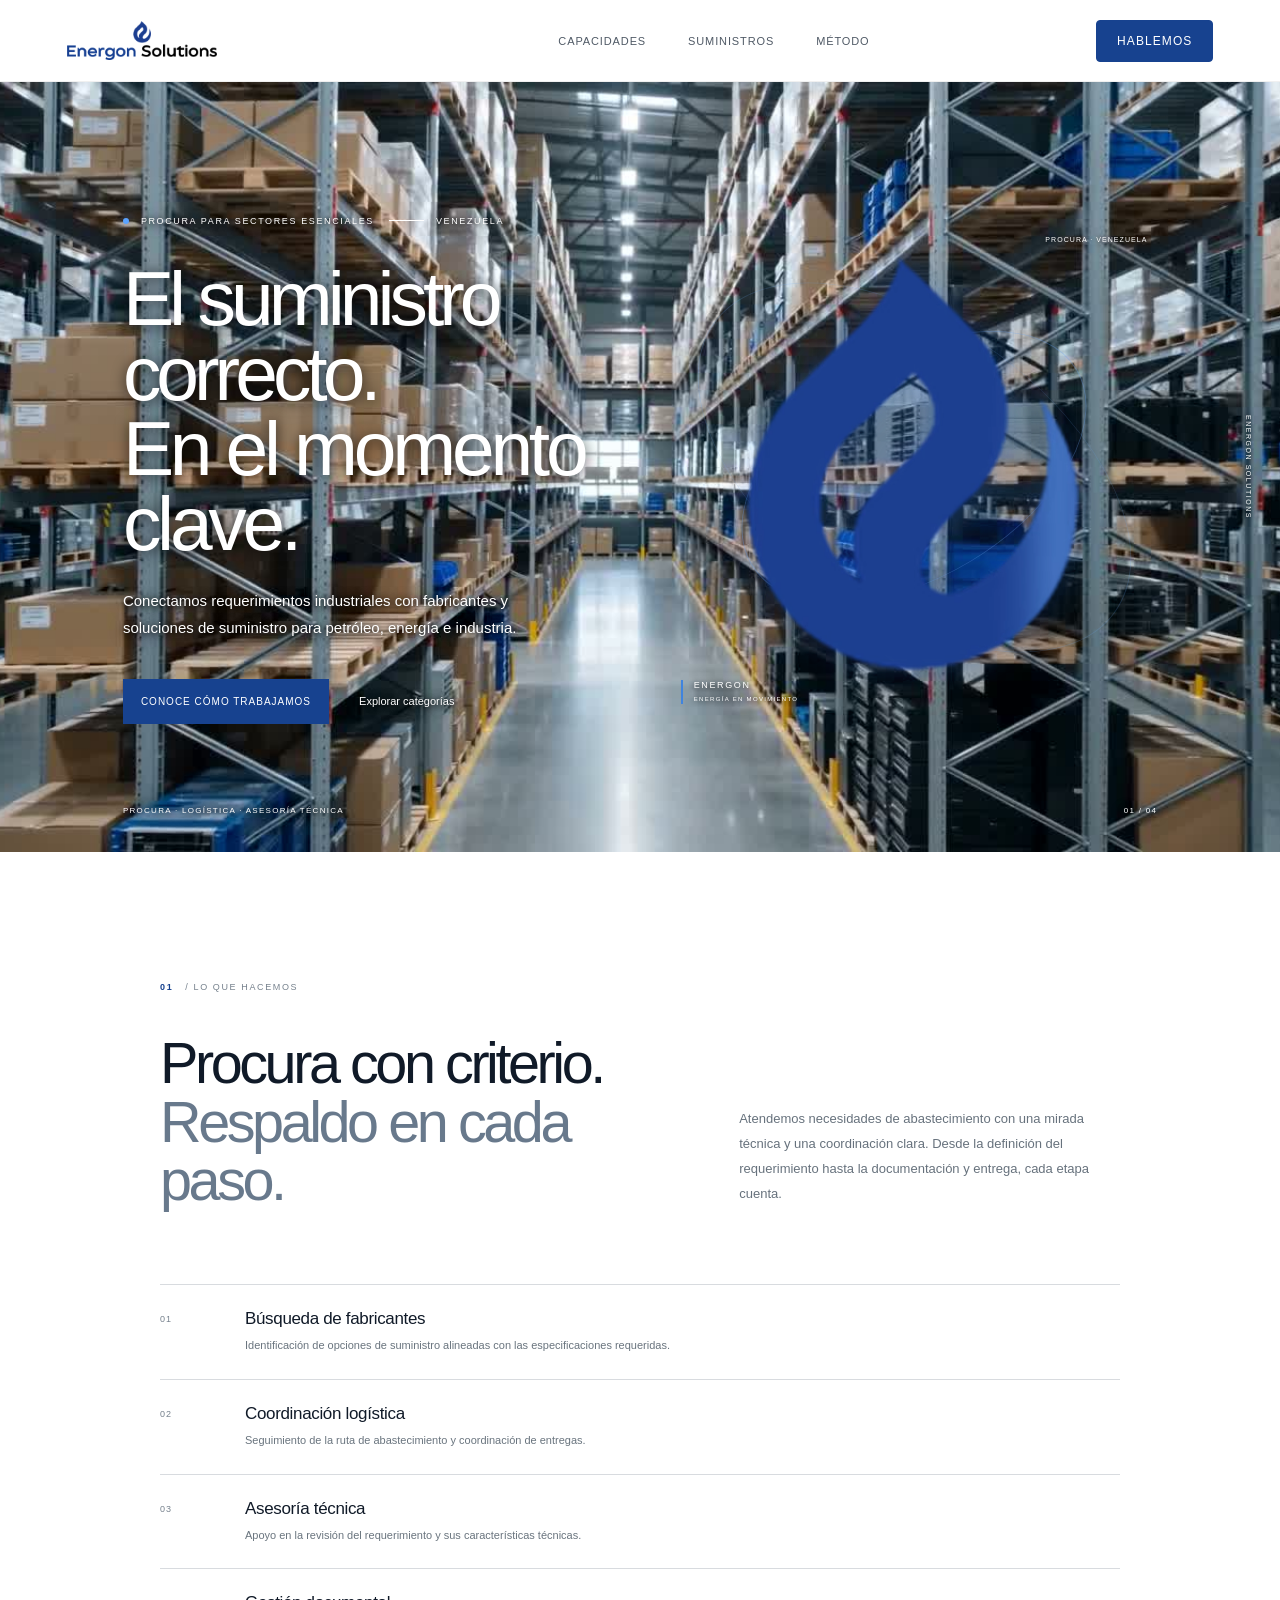
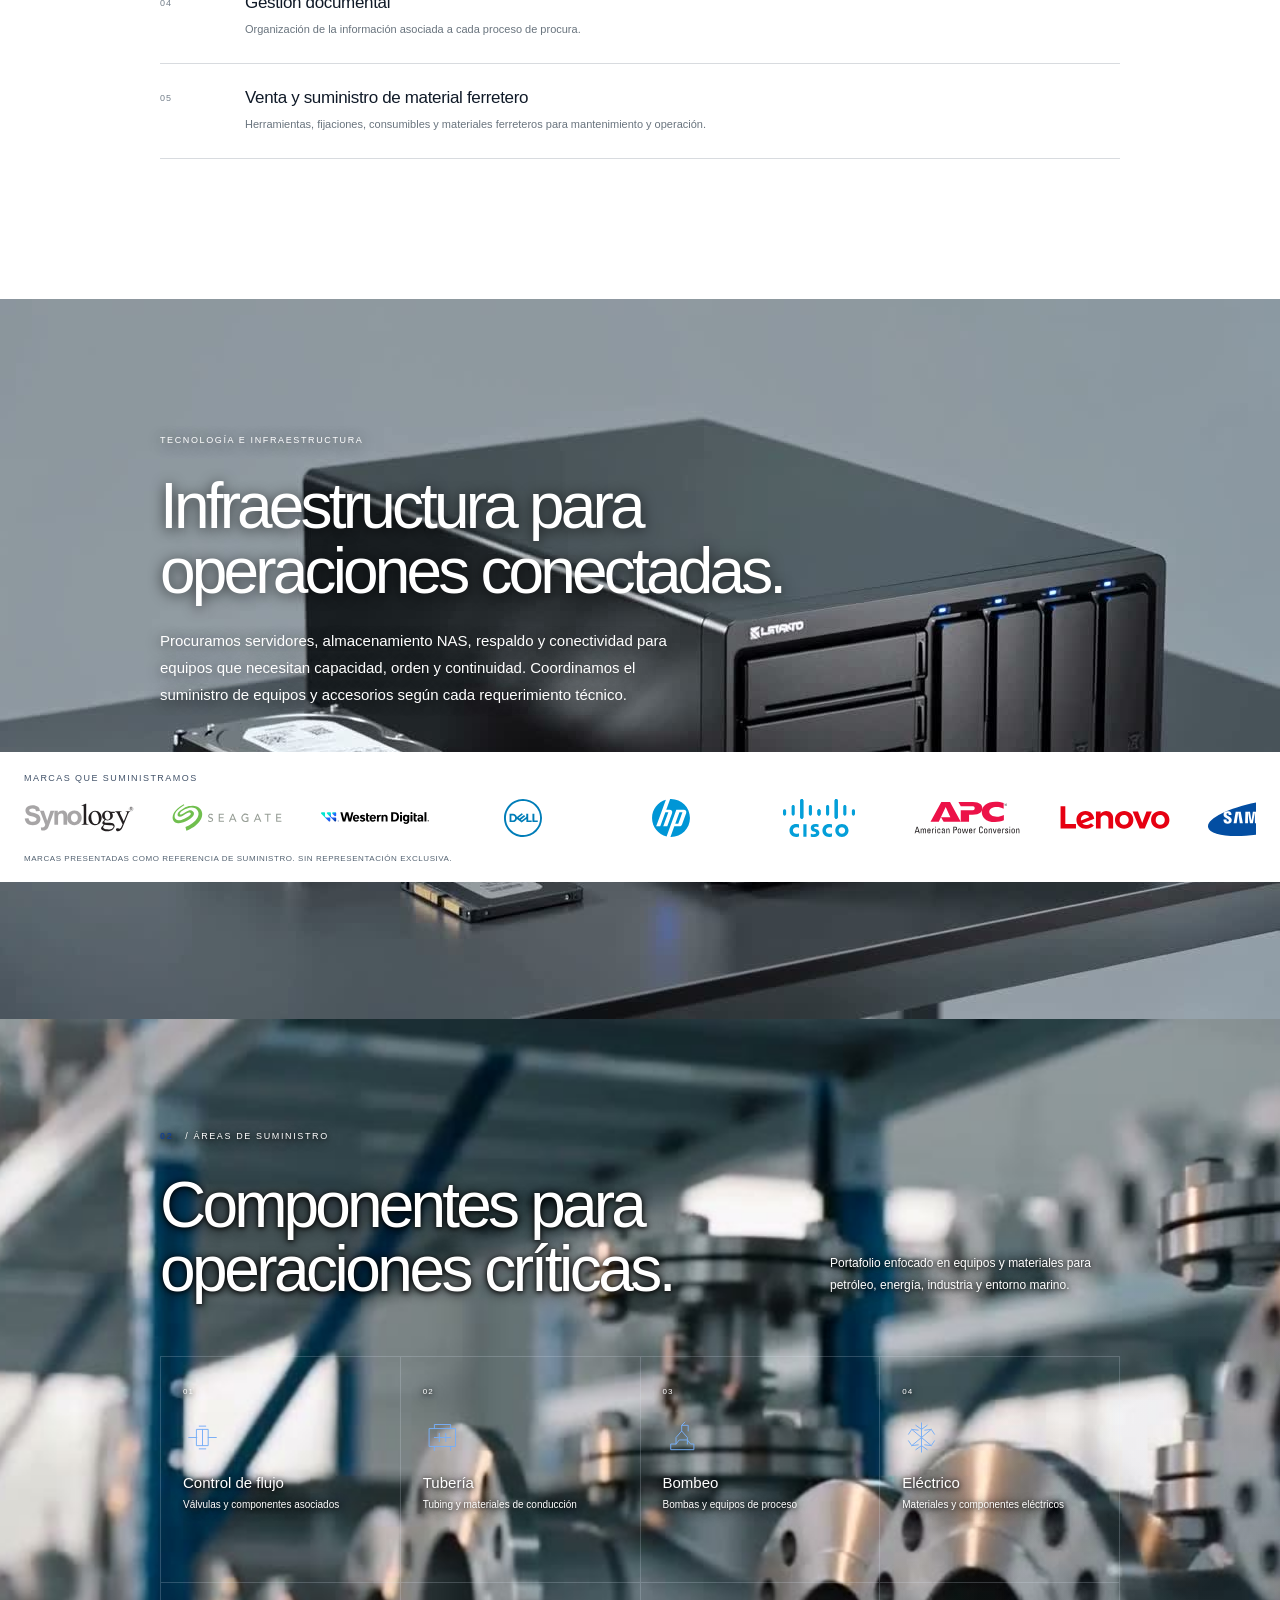
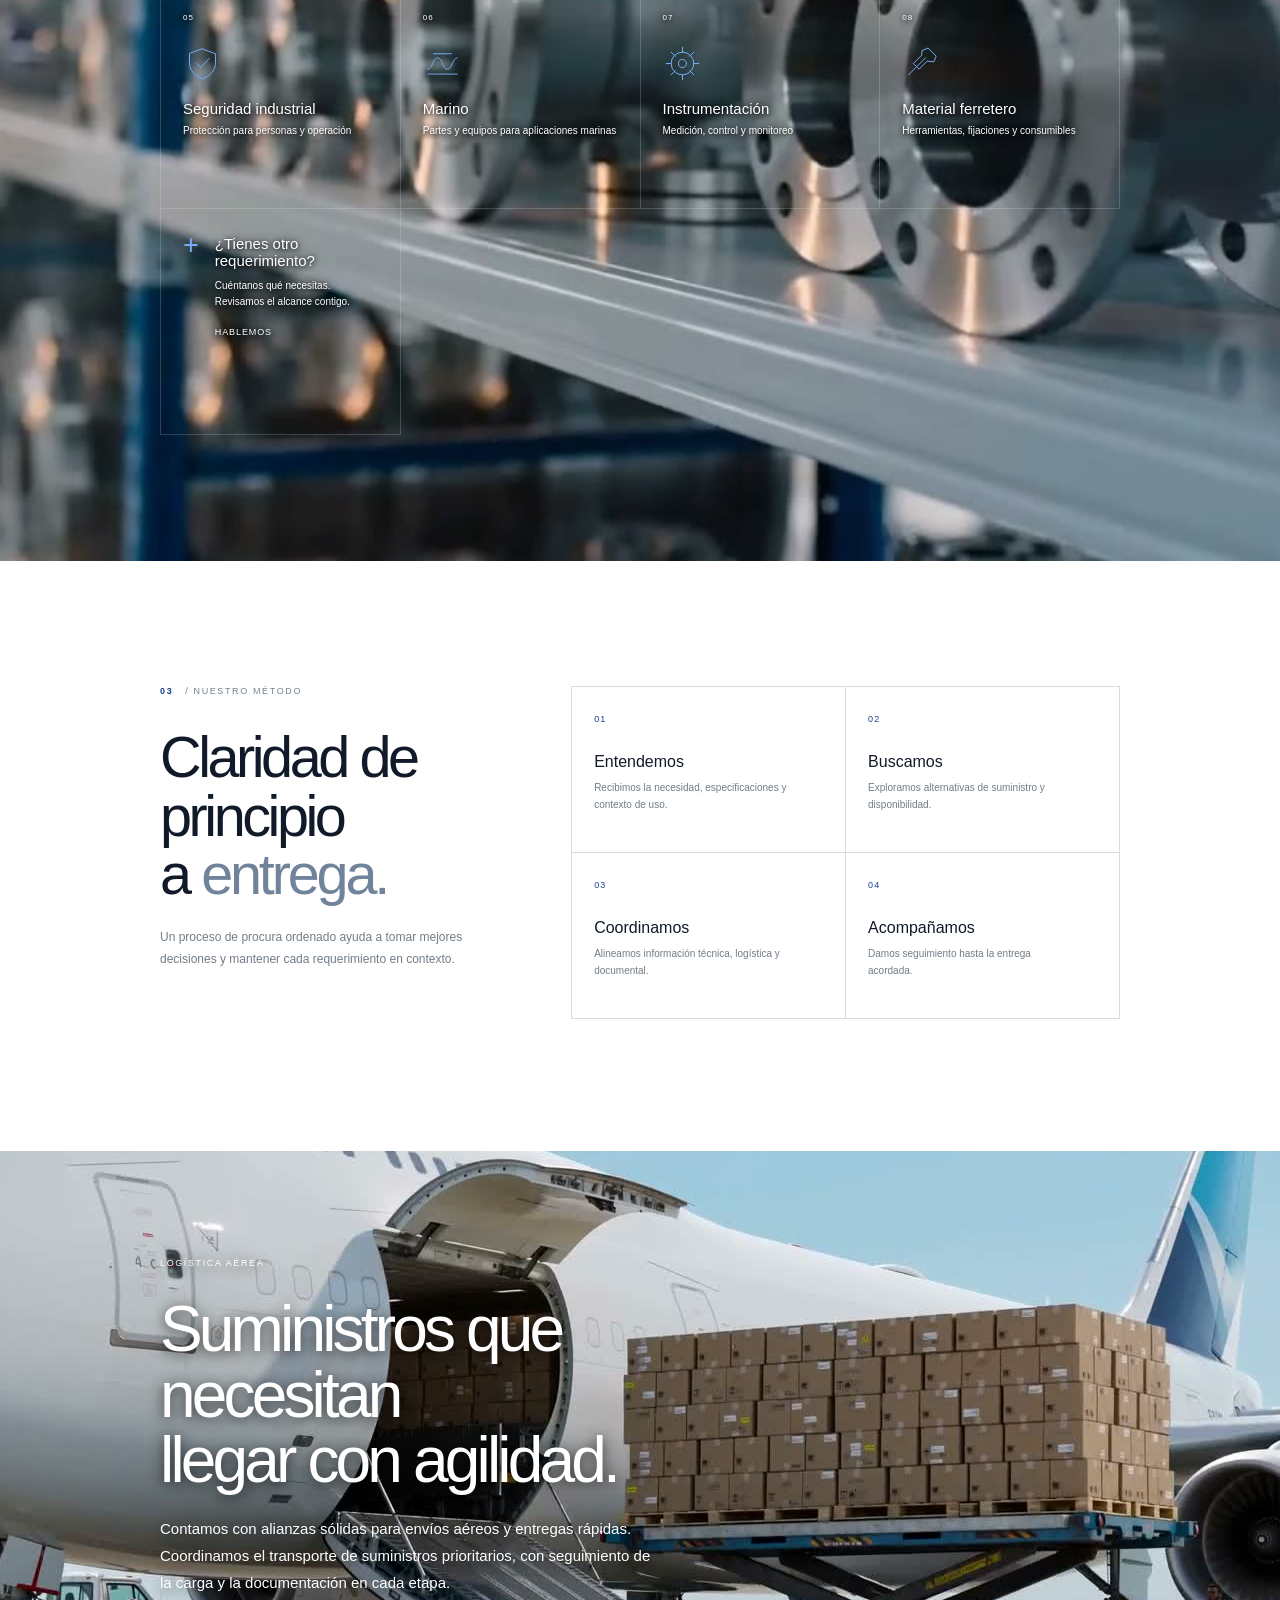
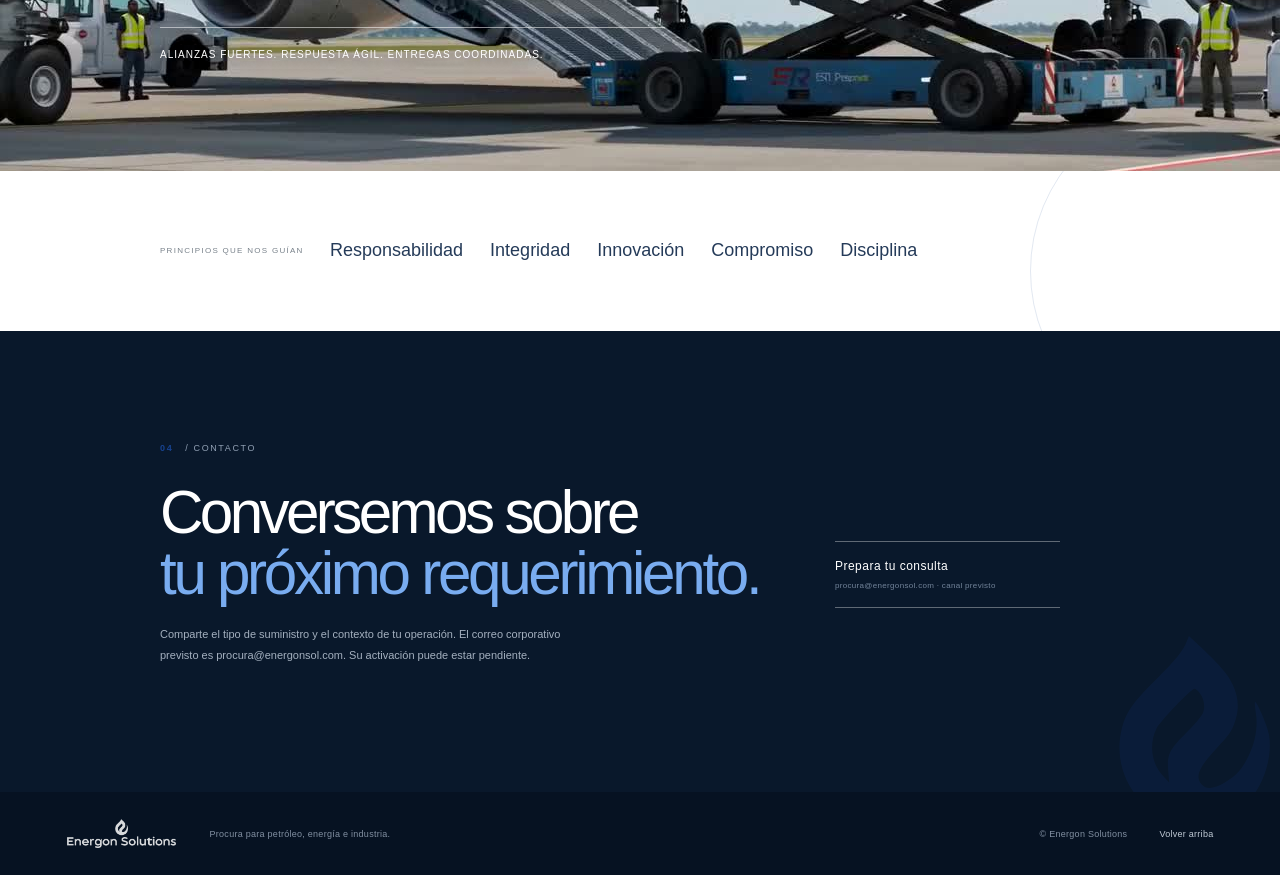
==== commit 145ae5b7: "Place air cargo video after procurement method" ====
--- a/index.html
+++ b/index.html
@@ -170,6 +170,18 @@
       </div>
     </section>
 
+
+
+    <section class="method section-pad" id="metodo">
+      <div class="method-heading"><div class="section-kicker"><span>03</span> / NUESTRO MÉTODO</div><h2>Claridad de principio<br />a <em>entrega.</em></h2><p>Un proceso de procura ordenado ayuda a tomar mejores decisiones y mantener cada requerimiento en contexto.</p></div>
+      <div class="steps">
+        <article><span>01</span><h3>Entendemos</h3><p>Recibimos la necesidad, especificaciones y contexto de uso.</p></article>
+        <article><span>02</span><h3>Buscamos</h3><p>Exploramos alternativas de suministro y disponibilidad.</p></article>
+        <article><span>03</span><h3>Coordinamos</h3><p>Alineamos información técnica, logística y documental.</p></article>
+        <article><span>04</span><h3>Acompañamos</h3><p>Damos seguimiento hasta la entrega acordada.</p></article>
+      </div>
+    </section>
+
     <section class="air-cargo" id="logistica-aerea" aria-labelledby="logistica-aerea-titulo">
       <video class="air-cargo-video" data-background-video aria-hidden="true" autoplay muted loop playsinline preload="none" poster="assets/energon-air-cargo-poster.jpg?v=2" data-webm="assets/energon-air-cargo.webm?v=2" data-mp4="assets/energon-air-cargo.mp4?v=2"></video>
       <div class="air-cargo-content section-pad">
@@ -180,16 +192,6 @@
       </div>
     </section>
 
-    <section class="method section-pad" id="metodo">
-      <div class="method-heading"><div class="section-kicker"><span>03</span> / NUESTRO MÉTODO</div><h2>Claridad de principio<br />a <em>entrega.</em></h2><p>Un proceso de procura ordenado ayuda a tomar mejores decisiones y mantener cada requerimiento en contexto.</p></div>
-      <div class="steps">
-        <article><span>01</span><h3>Entendemos</h3><p>Recibimos la necesidad, especificaciones y contexto de uso.</p></article>
-        <article><span>02</span><h3>Buscamos</h3><p>Exploramos alternativas de suministro y disponibilidad.</p></article>
-        <article><span>03</span><h3>Coordinamos</h3><p>Alineamos información técnica, logística y documental.</p></article>
-        <article><span>04</span><h3>Acompañamos</h3><p>Damos seguimiento hasta la entrega acordada.</p></article>
-      </div>
-    </section>
-
     <section class="values-band"><div class="values-label">PRINCIPIOS QUE NOS GUÍAN</div><div class="values-list"><span>Responsabilidad</span><span>Integridad</span><span>Innovación</span><span>Compromiso</span><span>Disciplina</span></div><div class="values-orbit" aria-hidden="true"></div></section>
 
     <section class="contact section-pad" id="contacto">
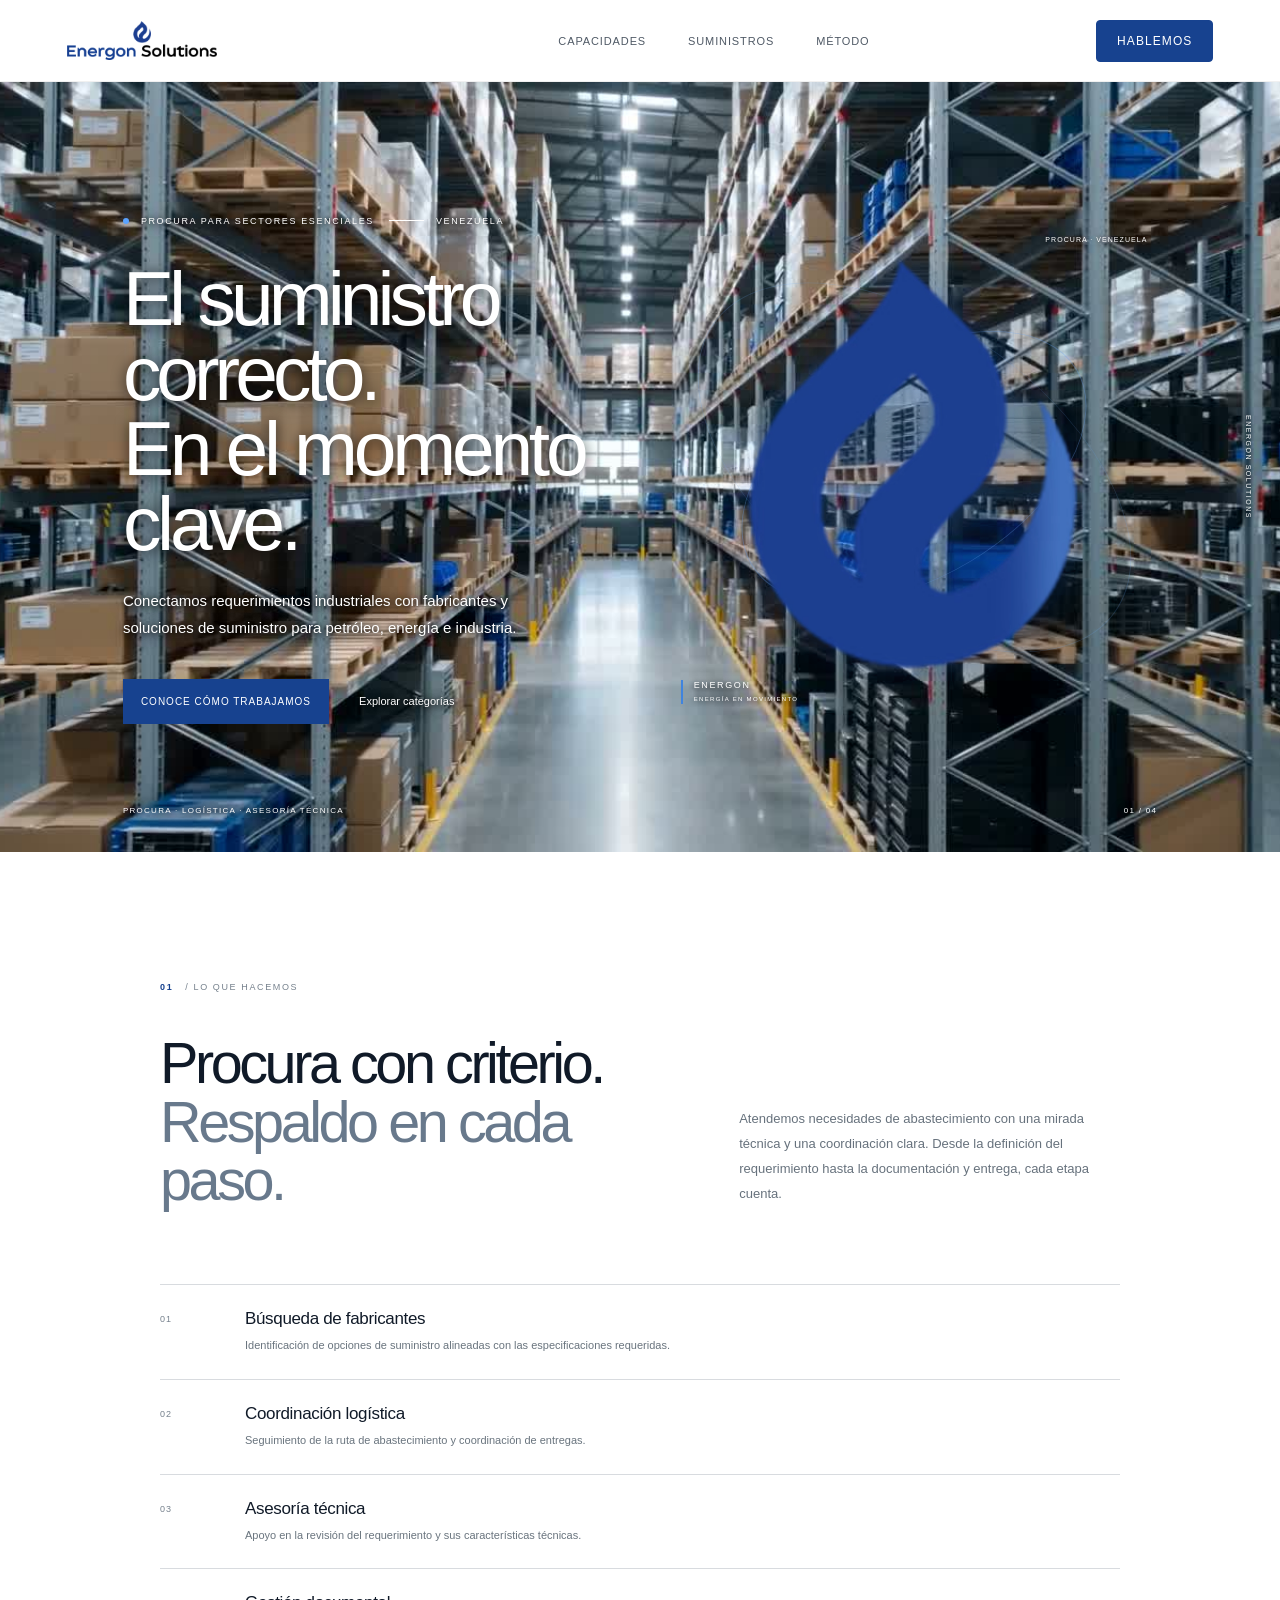
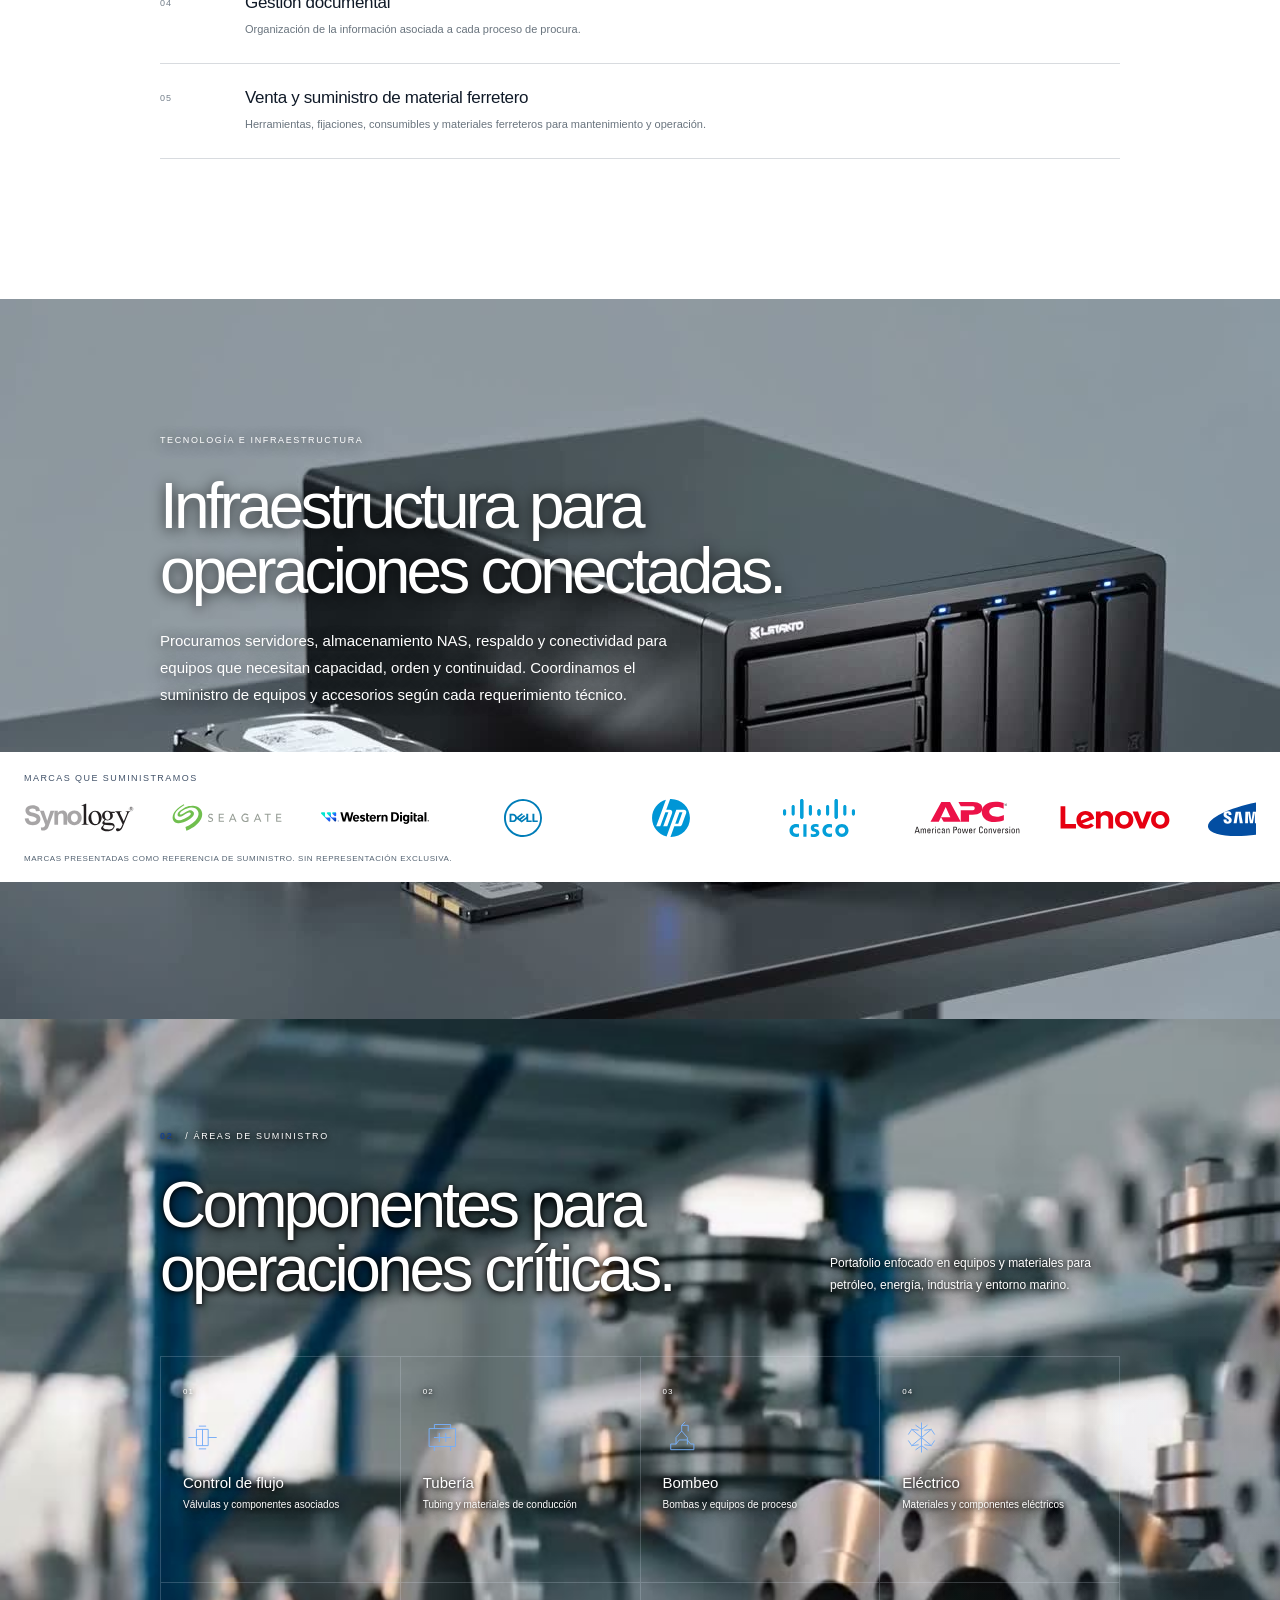
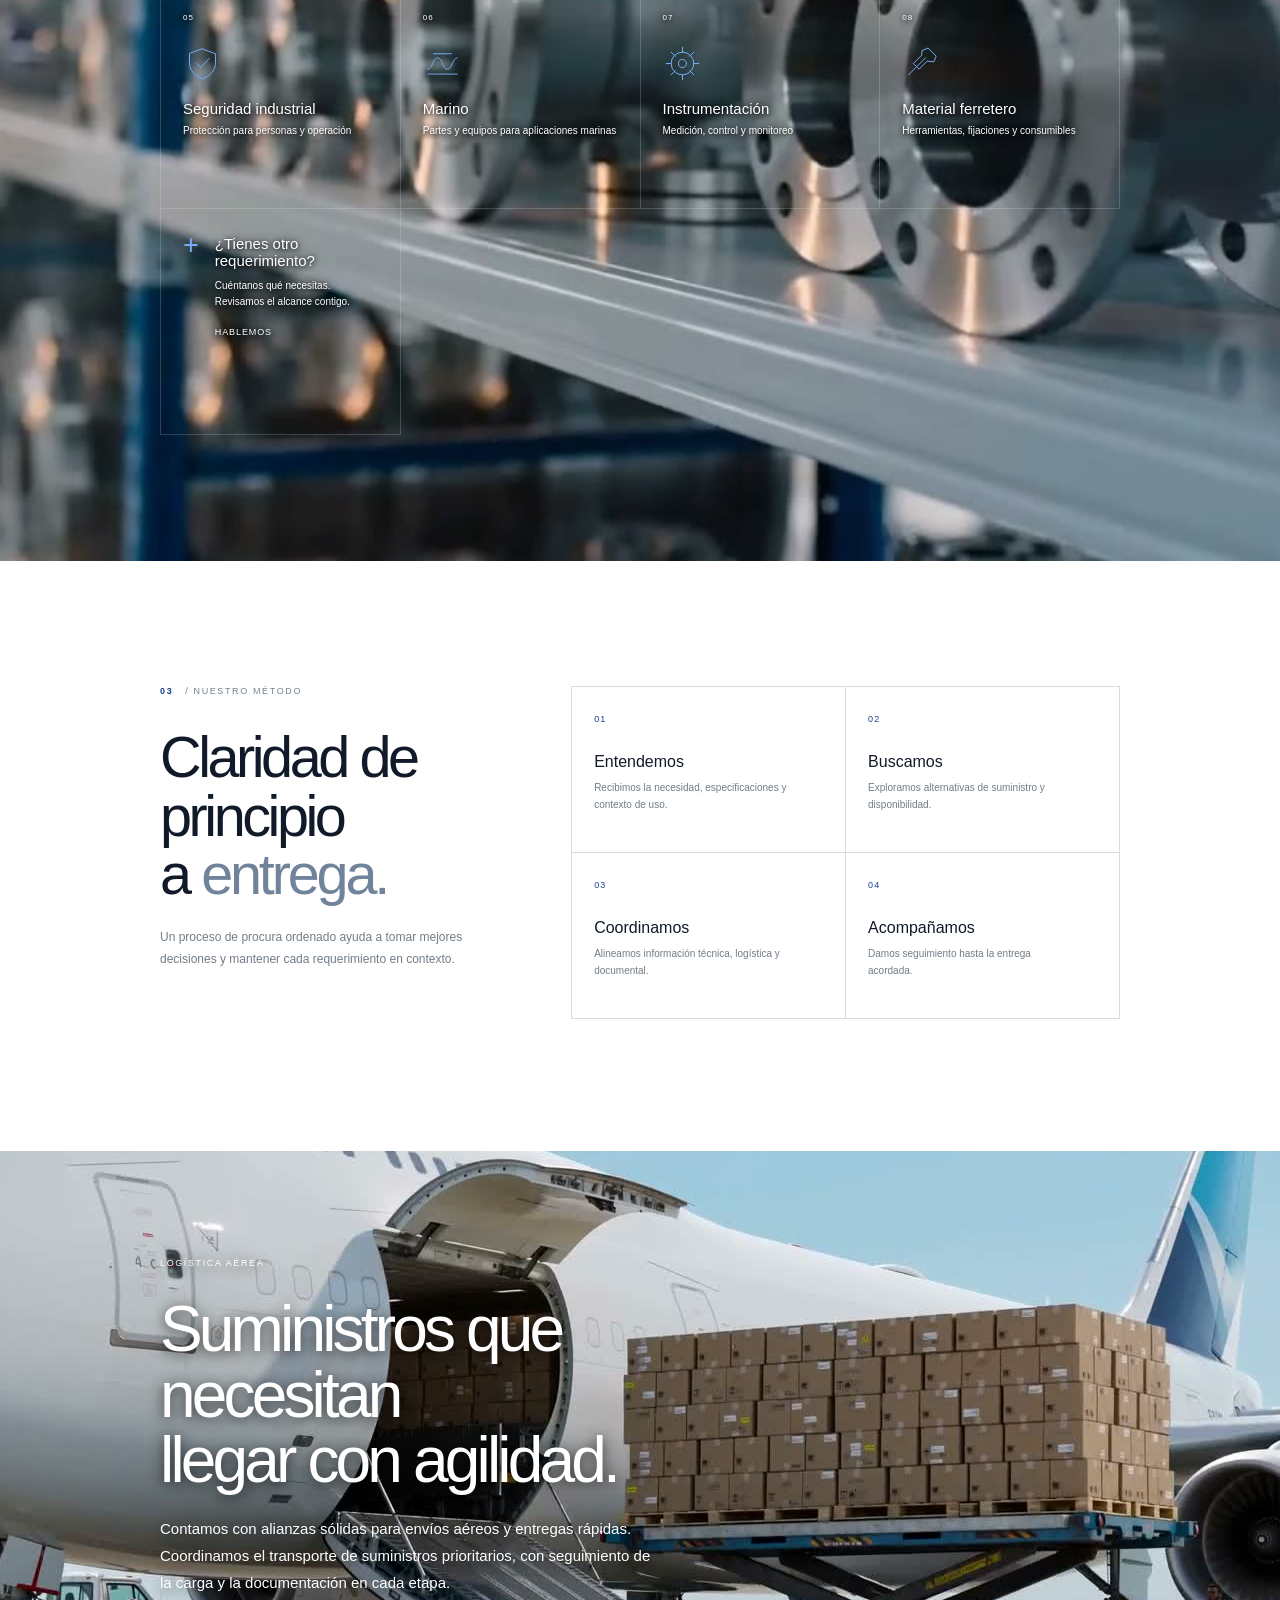
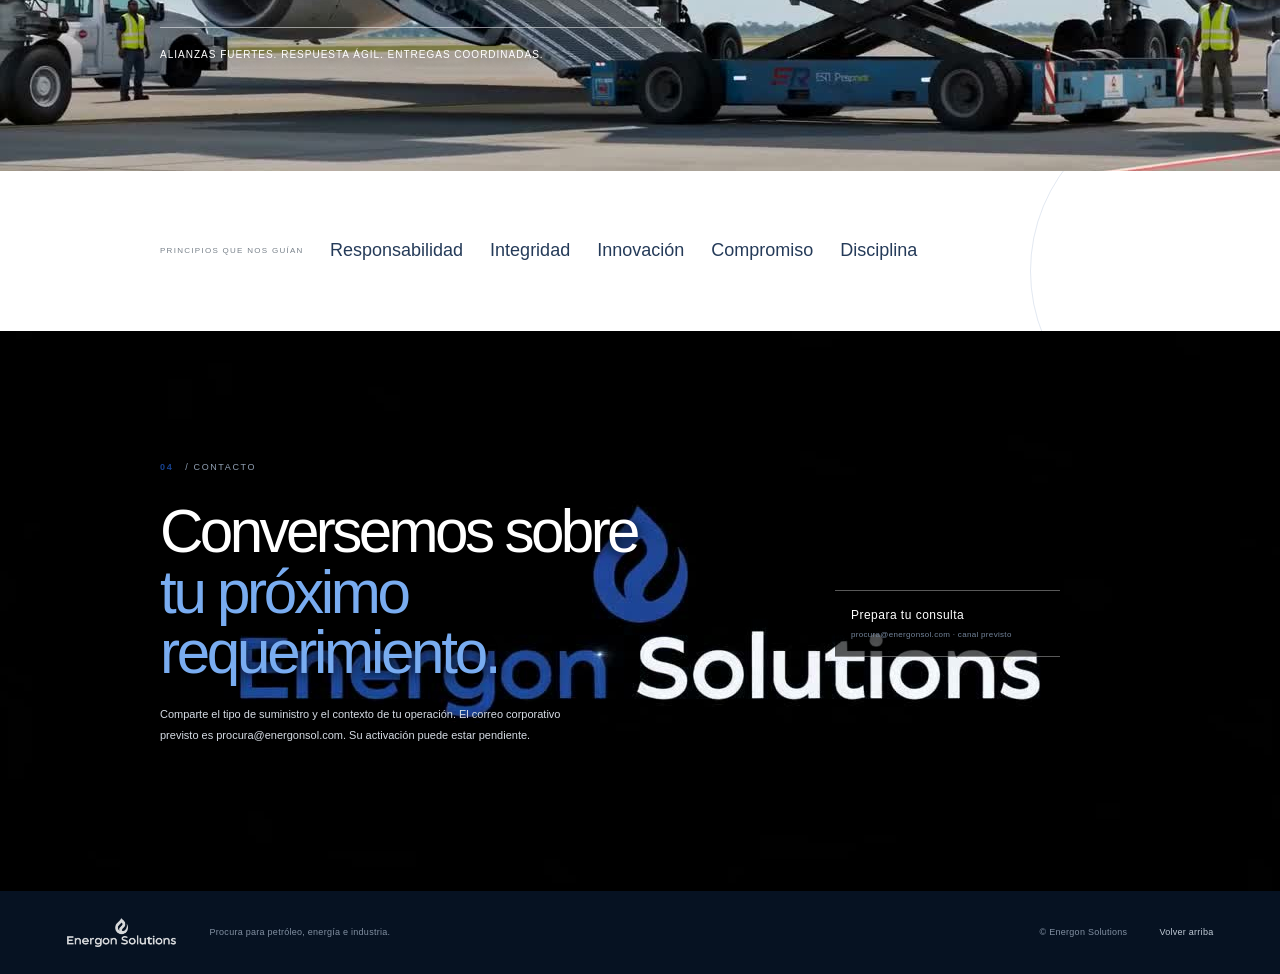
==== commit d4cd8497: "Add approved logo animation behind contact section" ====
--- a/index.html
+++ b/index.html
@@ -195,9 +195,9 @@
     <section class="values-band"><div class="values-label">PRINCIPIOS QUE NOS GUÍAN</div><div class="values-list"><span>Responsabilidad</span><span>Integridad</span><span>Innovación</span><span>Compromiso</span><span>Disciplina</span></div><div class="values-orbit" aria-hidden="true"></div></section>
 
     <section class="contact section-pad" id="contacto">
+      <video class="contact-video" data-background-video aria-hidden="true" autoplay muted loop playsinline preload="none" poster="assets/energon-contact-logo-poster.jpg" data-mp4="assets/energon-contact-logo.mp4"></video>
       <div class="contact-copy"><div class="section-kicker light"><span>04</span> / CONTACTO</div><h2>Conversemos sobre<br /><em>tu próximo requerimiento.</em></h2><p>Comparte el tipo de suministro y el contexto de tu operación. El correo corporativo previsto es procura@energonsol.com. Su activación puede estar pendiente.</p></div>
       <a class="contact-action" href="mailto:procura@energonsol.com?subject=Consulta%20de%20procura%20Energon" aria-label="Preparar correo de consulta para Energon">Prepara tu consulta<small>procura@energonsol.com · canal previsto</small></a>
-      <div class="contact-flame" aria-hidden="true"><img src="assets/energon-flame.svg" alt="" /></div>
     </section>
   </main>
   <footer class="site-footer"><a class="footer-brand" href="#inicio"><img src="assets/energon.png" alt="Energon Solutions" /></a><span>Procura para petróleo, energía e industria.</span><span class="footer-right">© Energon Solutions <a href="#inicio">Volver arriba</a></span></footer>
--- a/styles.css
+++ b/styles.css
@@ -3,3 +3,5 @@
 @media(prefers-reduced-motion:reduce){*,*::before,*::after{scroll-behavior:auto!important;animation-duration:.01ms!important;animation-iteration-count:1!important;transition-duration:.01ms!important}.reveal{opacity:1;transform:none}}
 @media(max-width:900px){.site-header{padding:0 5vw}.site-header nav{margin-left:0;gap:22px}.hero{padding:0 7vw;grid-template-columns:1.08fr .92fr}.hero-foot{left:7vw;right:7vw}.section-pad{padding-left:8vw;padding-right:8vw}.catalog-grid{grid-template-columns:repeat(2,1fr)}.method{gap:5vw}.values-band{padding-left:8vw;padding-right:8vw}.flame-caption{left:-4%}.stage-coordinate{right:-2%}.brand-flame{width:clamp(200px,30vw,290px)}}
 @media(max-width:650px){.site-header{height:68px}.brand img{width:125px}.site-header nav{display:none;position:absolute;left:0;right:0;top:68px;padding:20px 6vw;background:var(--paper);border-top:1px solid var(--line);flex-direction:column;gap:18px}.site-header nav.is-open{display:flex}.header-cta{margin-left:auto;margin-right:22px;font-size:10px}.menu-toggle{border:0;background:transparent;display:flex;flex-direction:column;gap:5px;padding:9px 0 9px 8px}.menu-toggle span{height:1px;width:19px;background:var(--ink)}.hero{height:auto;min-height:810px;display:flex;flex-direction:column;padding:75px 7vw 0}.hero-content{align-self:stretch}.eyebrow{font-size:7px;gap:8px;letter-spacing:.13em}.hero h1{font-size:clamp(48px,13vw,72px);margin:29px 0 21px}.hero-copy{font-size:13px;max-width:390px}.hero-actions{gap:18px;margin-top:28px}.button{font-size:8px;padding:16px 12px}.button-primary span{margin-left:12px}.text-link{font-size:9px}.flame-stage{min-height:300px;flex:1;margin-top:0}.brand-flame{width:200px}.orbit{width:280px;height:280px}.orbit-two{width:360px;height:360px}.flame-caption{bottom:13%;left:0}.stage-coordinate{top:15%;right:4%}.hero-foot{bottom:24px;font-size:6px;left:7vw;right:7vw}.hero-side-label{display:none}.intro{padding-top:80px;padding-bottom:88px}.intro-main{grid-template-columns:1fr;gap:20px;margin:30px 0 45px}.intro h2,.method h2{font-size:43px}.intro-main>p{font-size:12px}.capability-list article{grid-template-columns:36px 1fr;gap:10px;padding:21px 0}.capability-list h3{font-size:15px}.capability-list p{font-size:10px}.catalog{padding-top:78px;padding-bottom:84px}.catalog-top{display:block;margin-bottom:35px}.catalog h2{font-size:46px;margin-top:27px}.catalog-top>p{margin-top:19px;width:auto;max-width:320px}.catalog-grid{grid-template-columns:1fr 1fr}.catalog-card{min-height:198px;padding:18px 13px 17px}.catalog-card h3{font-size:13px}.catalog-card p{font-size:9px}.catalog-note{gap:8px}.catalog-note .note-mark{font-size:21px}.catalog-note h3{font-size:12px}.catalog-note a{font-size:8px}.method{padding-top:82px;padding-bottom:86px;display:block}.method-heading h2{margin:25px 0 16px}.method-heading>p{margin-bottom:35px}.steps article{padding:16px 14px;min-height:158px}.steps h3{font-size:14px;margin-top:23px}.steps p{font-size:9px}.values-band{padding:27px 7vw;display:block}.values-label{margin-bottom:17px}.values-list{gap:9px 17px}.values-list span{font-size:16px}.contact{padding-top:79px;padding-bottom:92px;display:block}.contact h2{font-size:44px;margin-top:25px}.contact-copy>p{max-width:350px}.contact-action{display:block;margin:36px 0 0;max-width:250px}.contact-flame{width:118px;bottom:-33px}.site-footer{padding:18px 7vw;flex-wrap:wrap;gap:12px 20px}.site-footer>span:nth-child(2){font-size:8px}.footer-right{width:100%;margin:5px 0 0;justify-content:space-between}.footer-brand img{width:100px}}
+
+.contact{isolation:isolate;background:#000;min-height:560px}.contact-video{position:absolute;inset:0;width:100%;height:100%;object-fit:cover;opacity:1;z-index:-1}.contact-copy,.contact-action{position:relative;z-index:1;text-shadow:0 2px 12px #000}.contact-copy{max-width:52%}.contact-action{background:rgba(0,0,0,.65);padding:17px 16px}.contact-copy>p{color:#d6dce5}@media(max-width:650px){.contact{min-height:640px;background:#000 url(assets/energon-contact-logo-poster.jpg) center/contain no-repeat}.contact-copy{max-width:100%}.contact-video{object-fit:contain}.contact-action{margin-top:220px}}
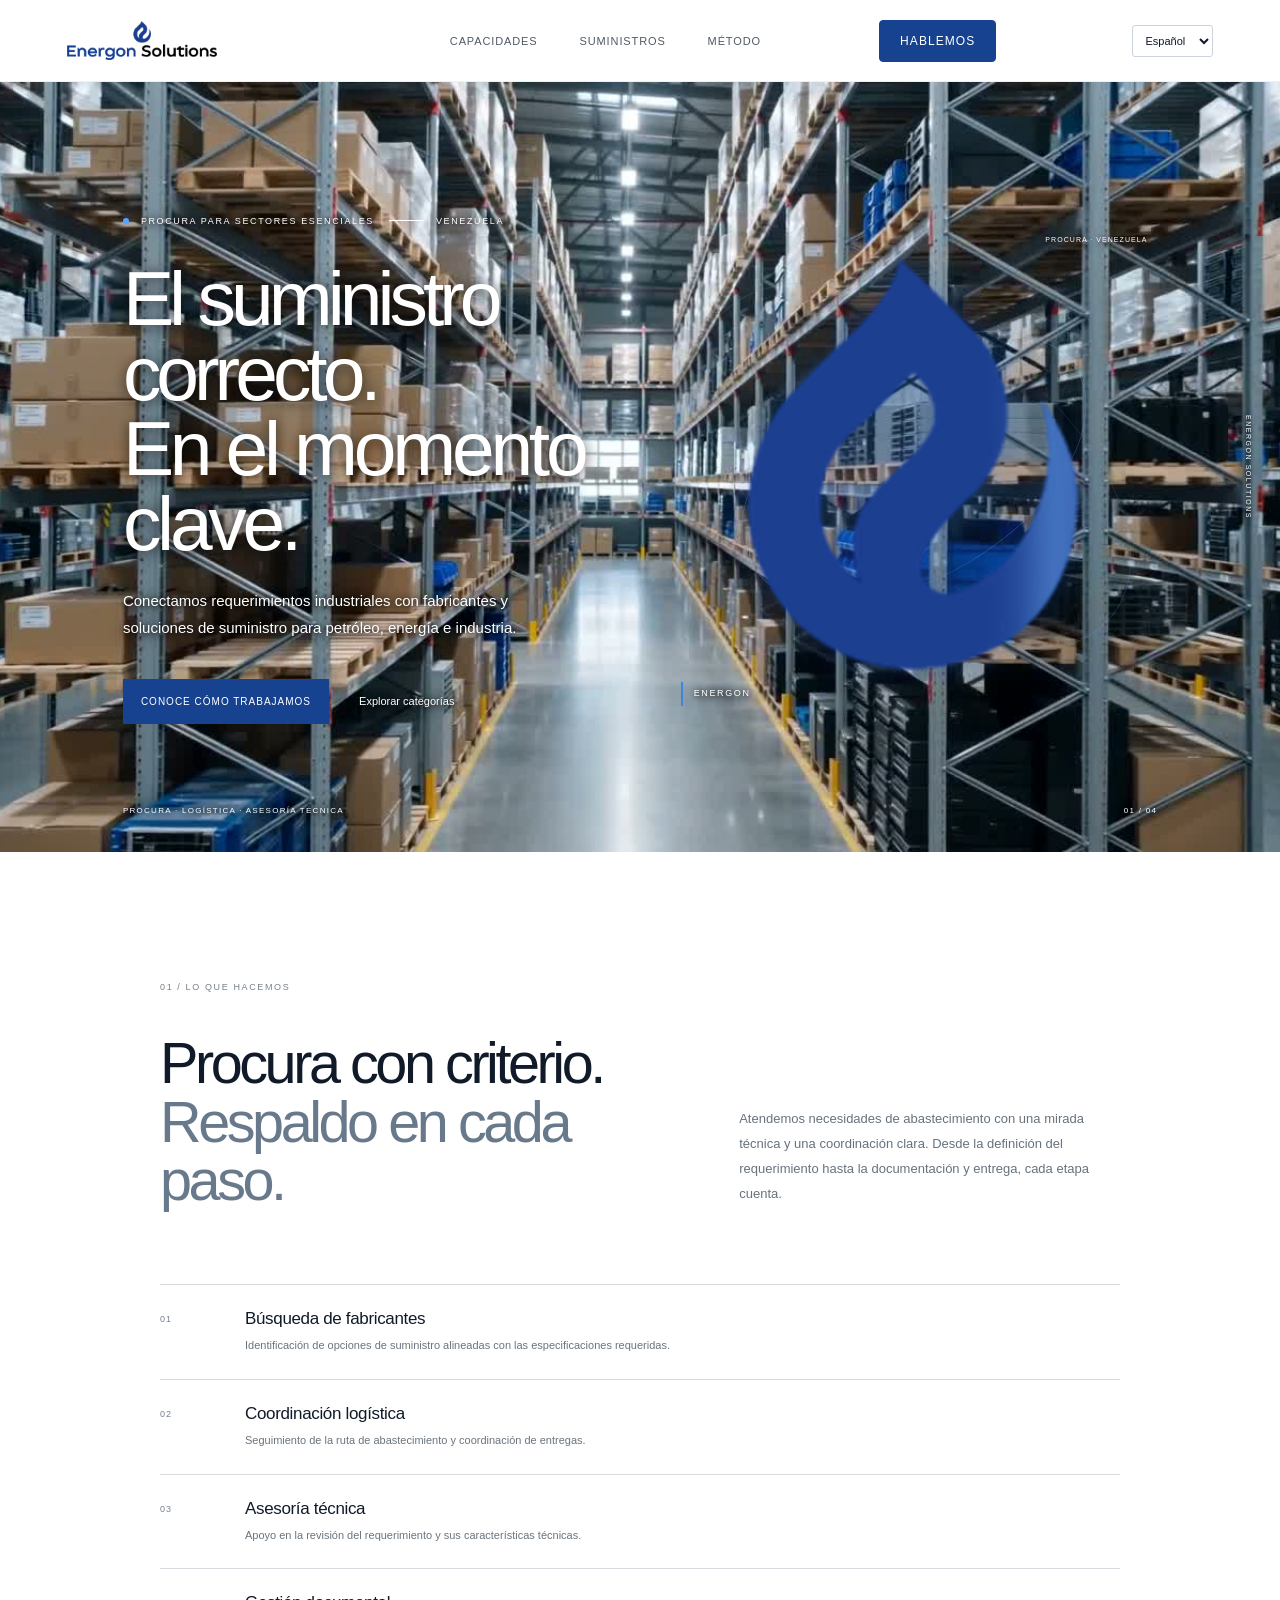
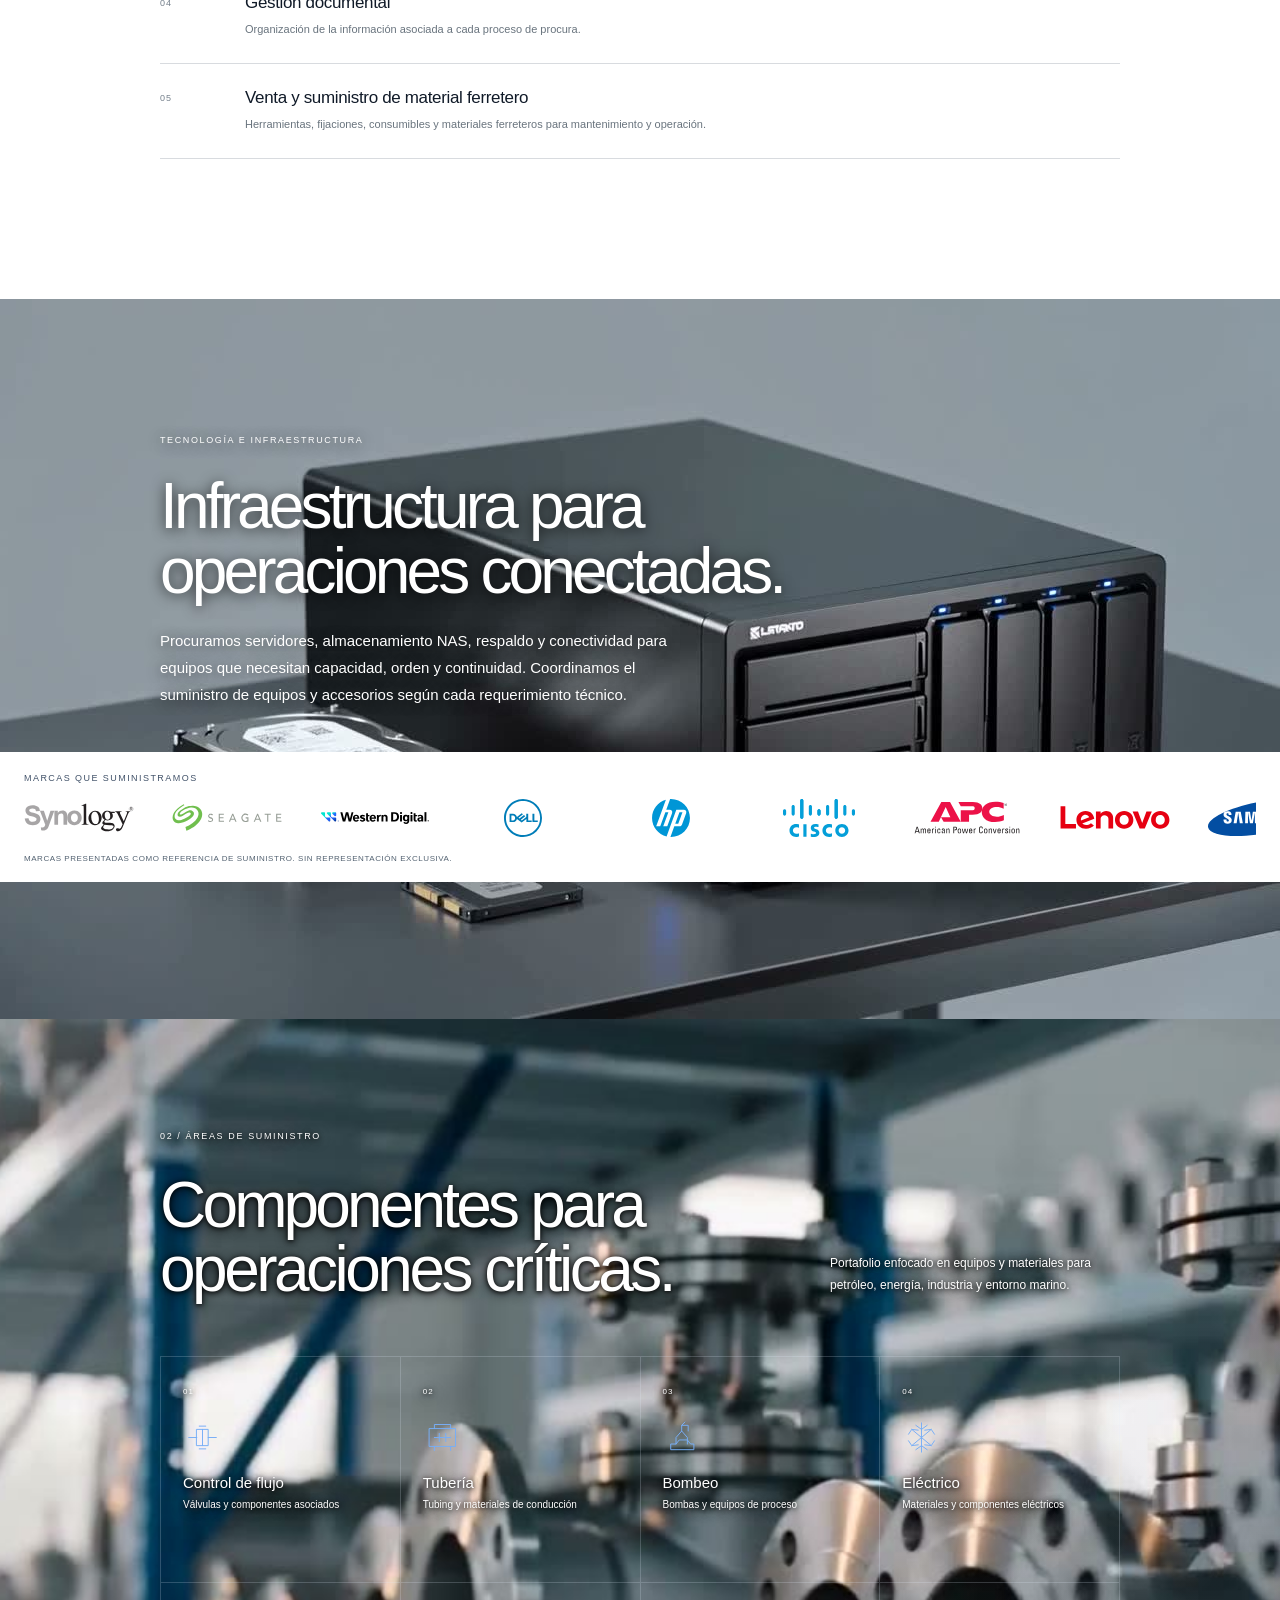
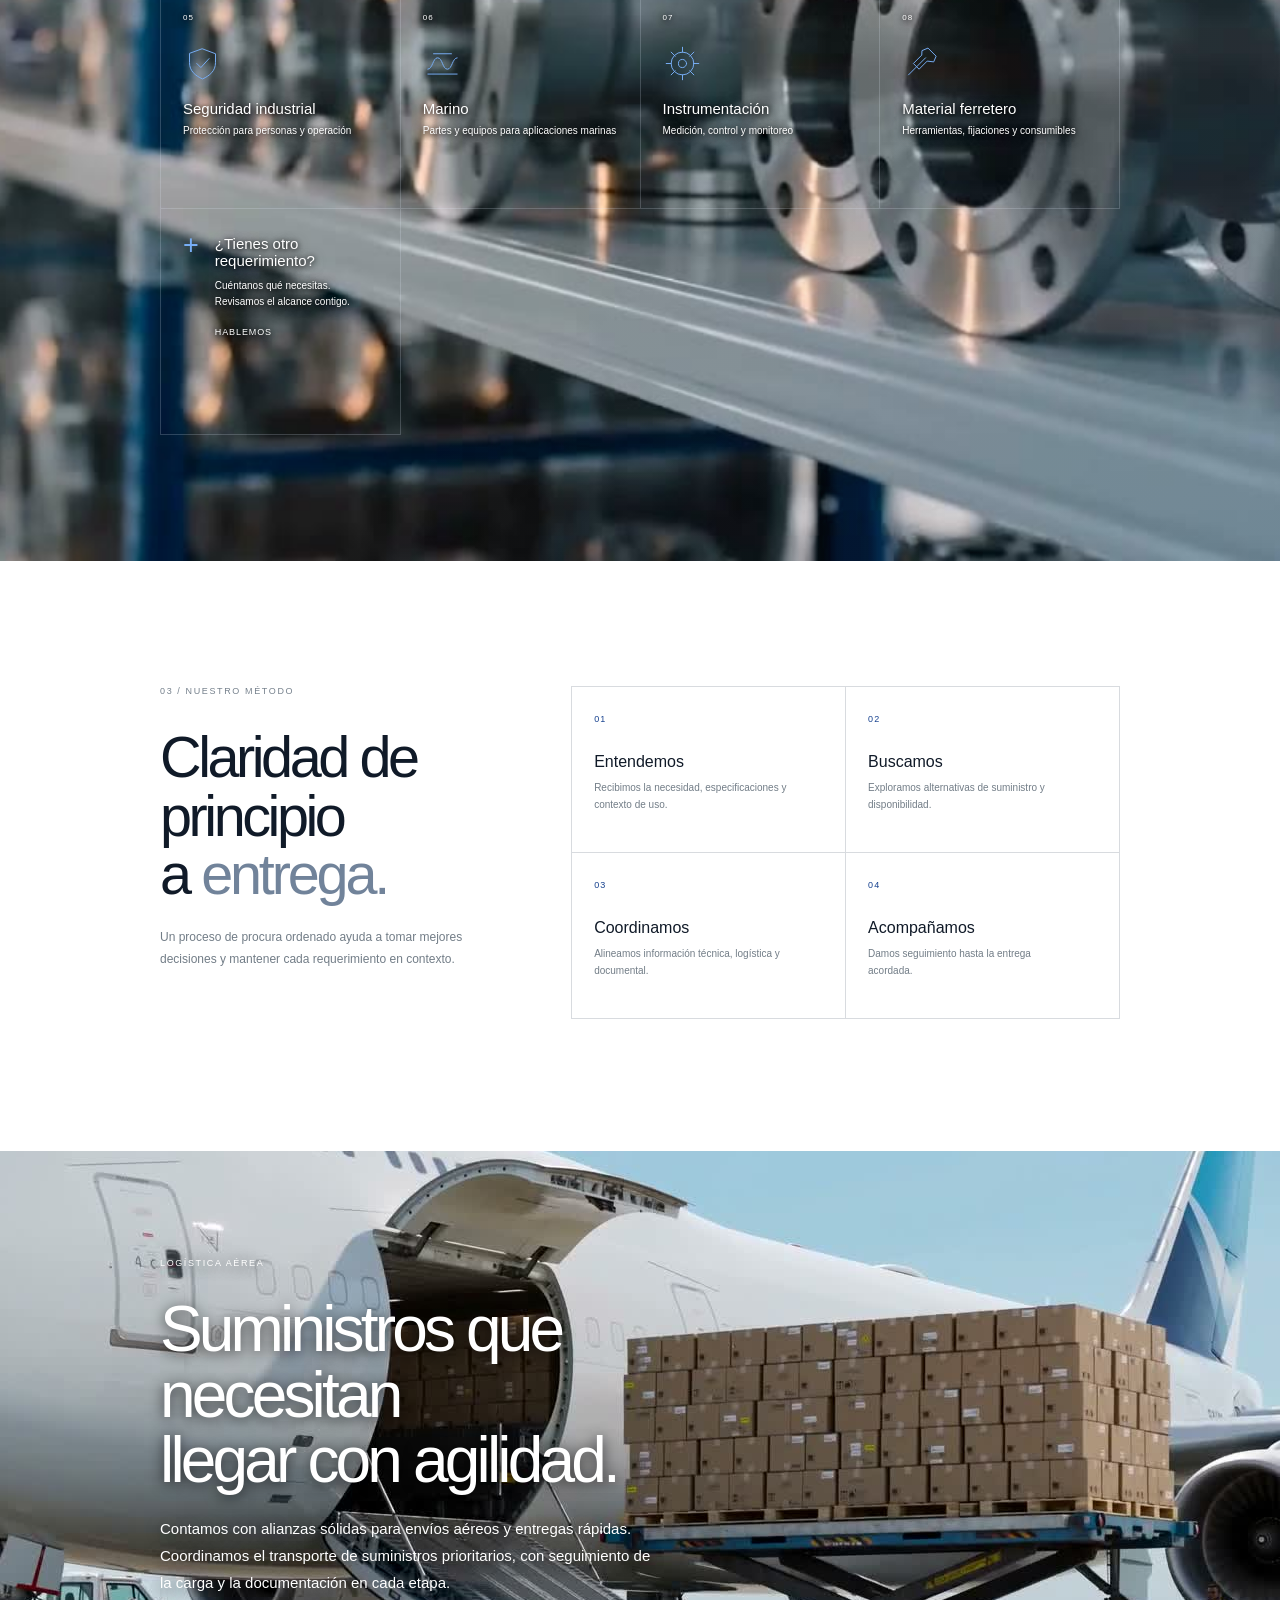
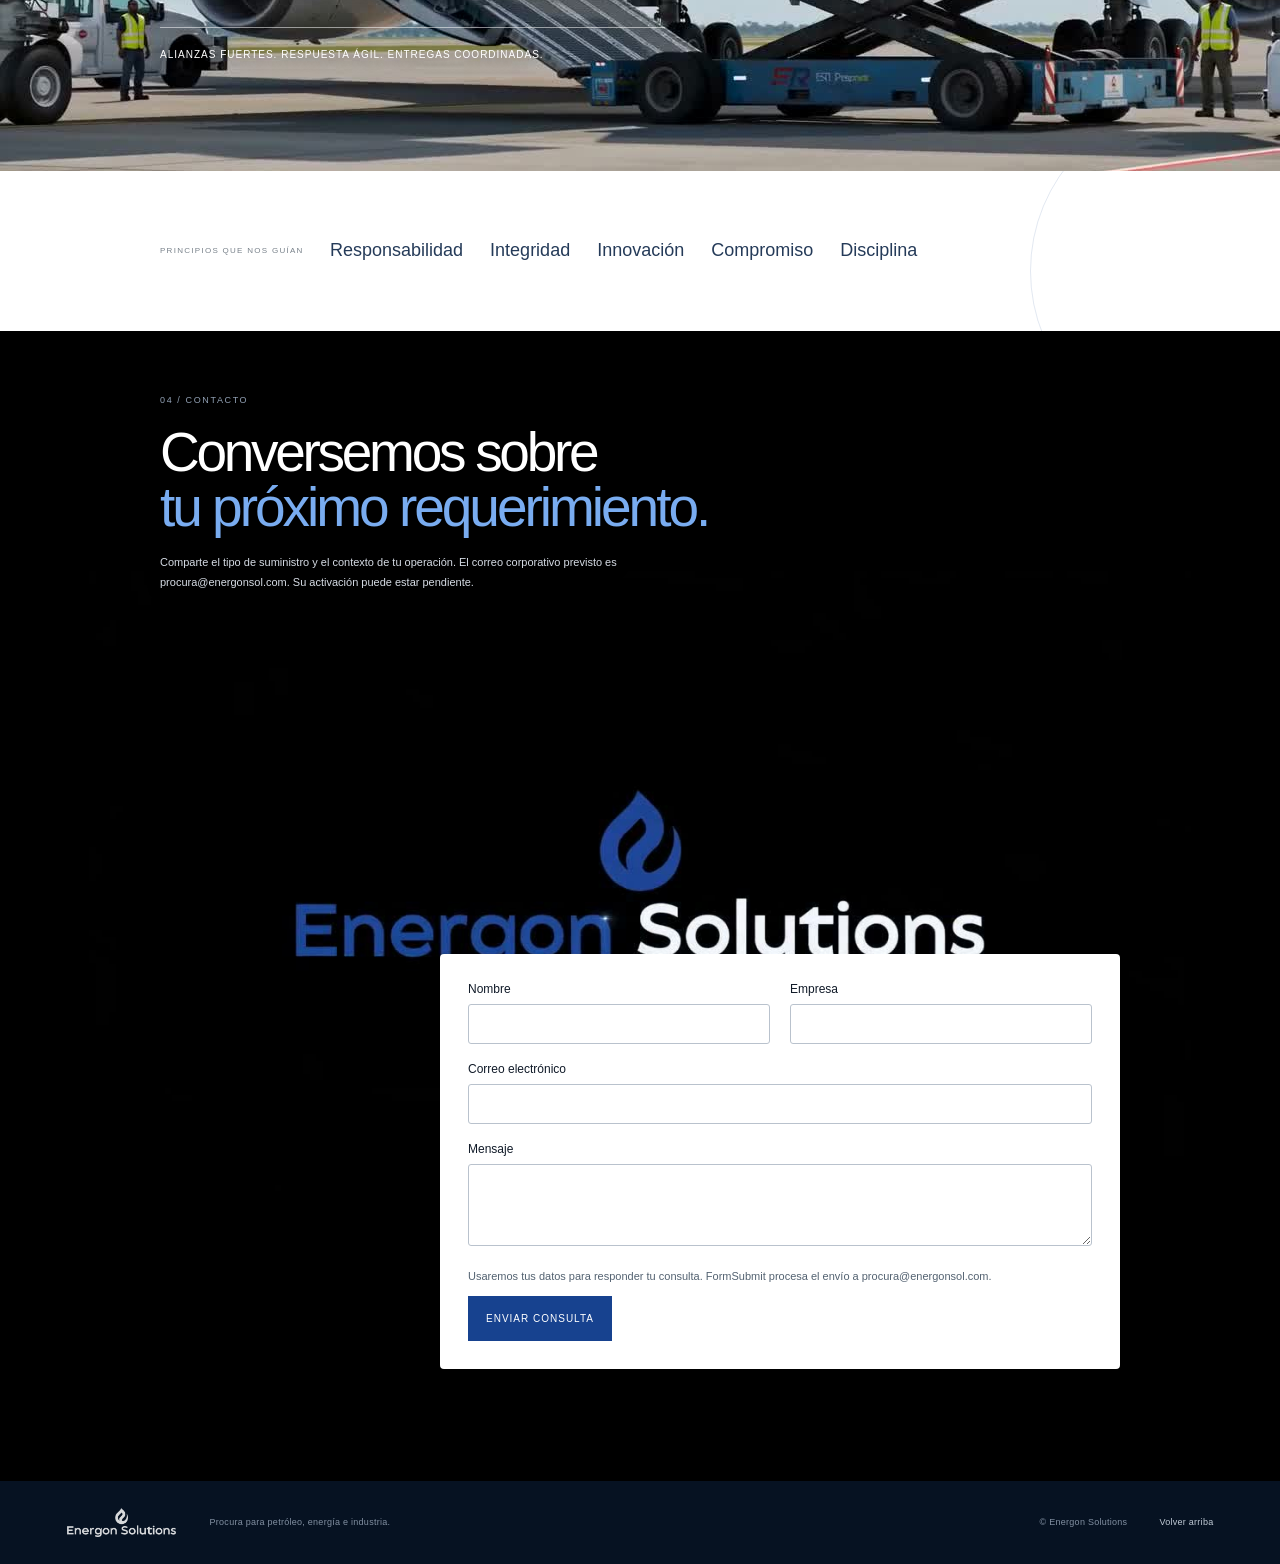
==== commit c48270eb: "Add four website languages and contact form with CAPTCHA" ====
--- a/index.html
+++ b/index.html
@@ -72,6 +72,7 @@
       <a href="#metodo">Método</a>
     </nav>
     <a class="header-cta" href="#contacto">Hablemos</a>
+    <select id="language-switcher" aria-label="Idioma"><option value="es">ES</option><option value="en">EN</option><option value="fr">FR</option><option value="it">IT</option></select>
     <button class="menu-toggle" aria-label="Abrir menú" aria-expanded="false"><span></span><span></span></button>
   </header>
 
@@ -197,10 +198,21 @@
     <section class="contact section-pad" id="contacto">
       <video class="contact-video" data-background-video aria-hidden="true" autoplay muted loop playsinline preload="none" poster="assets/energon-contact-logo-poster.jpg" data-mp4="assets/energon-contact-logo.mp4"></video>
       <div class="contact-copy"><div class="section-kicker light"><span>04</span> / CONTACTO</div><h2>Conversemos sobre<br /><em>tu próximo requerimiento.</em></h2><p>Comparte el tipo de suministro y el contexto de tu operación. El correo corporativo previsto es procura@energonsol.com. Su activación puede estar pendiente.</p></div>
-      <a class="contact-action" href="mailto:procura@energonsol.com?subject=Consulta%20de%20procura%20Energon" aria-label="Preparar correo de consulta para Energon">Prepara tu consulta<small>procura@energonsol.com · canal previsto</small></a>
+      <form id="contact-form" class="contact-form" action="https://formsubmit.co/procura@energonsol.com" method="POST">
+        <input type="hidden" name="_subject" value="Nueva consulta de procura · Energon Solutions" />
+        <input type="hidden" name="_template" value="table" />
+        <input type="hidden" name="_captcha" value="true" />
+        <input type="text" name="_honey" tabindex="-1" autocomplete="off" class="form-honey" aria-hidden="true" />
+        <div class="form-row"><label><span data-i18n="form.name">Nombre</span><input name="name" autocomplete="name" maxlength="120" required /></label><label><span data-i18n="form.company">Empresa</span><input name="company" autocomplete="organization" maxlength="160" /></label></div>
+        <label><span data-i18n="form.email">Correo electrónico</span><input type="email" name="email" autocomplete="email" maxlength="254" required /></label>
+        <label><span data-i18n="form.message">¿Qué necesitas suministrar?</span><textarea name="message" rows="4" maxlength="5000" required></textarea></label>
+        <p class="form-privacy" data-i18n="form.privacy">Usaremos tus datos para responder tu consulta. El envío se procesa con FormSubmit y se entrega a procura@energonsol.com.</p>
+        <button type="submit" class="button button-primary" data-i18n="form.send">Enviar consulta</button>
+      </form>
     </section>
   </main>
   <footer class="site-footer"><a class="footer-brand" href="#inicio"><img src="assets/energon.png" alt="Energon Solutions" /></a><span>Procura para petróleo, energía e industria.</span><span class="footer-right">© Energon Solutions <a href="#inicio">Volver arriba</a></span></footer>
   <script src="script.js?v=flame2"></script>
+  <script src="i18n.js?v=1"></script>
 </body>
 </html>
--- a/styles.css
+++ b/styles.css
@@ -5,3 +5,6 @@
 @media(max-width:650px){.site-header{height:68px}.brand img{width:125px}.site-header nav{display:none;position:absolute;left:0;right:0;top:68px;padding:20px 6vw;background:var(--paper);border-top:1px solid var(--line);flex-direction:column;gap:18px}.site-header nav.is-open{display:flex}.header-cta{margin-left:auto;margin-right:22px;font-size:10px}.menu-toggle{border:0;background:transparent;display:flex;flex-direction:column;gap:5px;padding:9px 0 9px 8px}.menu-toggle span{height:1px;width:19px;background:var(--ink)}.hero{height:auto;min-height:810px;display:flex;flex-direction:column;padding:75px 7vw 0}.hero-content{align-self:stretch}.eyebrow{font-size:7px;gap:8px;letter-spacing:.13em}.hero h1{font-size:clamp(48px,13vw,72px);margin:29px 0 21px}.hero-copy{font-size:13px;max-width:390px}.hero-actions{gap:18px;margin-top:28px}.button{font-size:8px;padding:16px 12px}.button-primary span{margin-left:12px}.text-link{font-size:9px}.flame-stage{min-height:300px;flex:1;margin-top:0}.brand-flame{width:200px}.orbit{width:280px;height:280px}.orbit-two{width:360px;height:360px}.flame-caption{bottom:13%;left:0}.stage-coordinate{top:15%;right:4%}.hero-foot{bottom:24px;font-size:6px;left:7vw;right:7vw}.hero-side-label{display:none}.intro{padding-top:80px;padding-bottom:88px}.intro-main{grid-template-columns:1fr;gap:20px;margin:30px 0 45px}.intro h2,.method h2{font-size:43px}.intro-main>p{font-size:12px}.capability-list article{grid-template-columns:36px 1fr;gap:10px;padding:21px 0}.capability-list h3{font-size:15px}.capability-list p{font-size:10px}.catalog{padding-top:78px;padding-bottom:84px}.catalog-top{display:block;margin-bottom:35px}.catalog h2{font-size:46px;margin-top:27px}.catalog-top>p{margin-top:19px;width:auto;max-width:320px}.catalog-grid{grid-template-columns:1fr 1fr}.catalog-card{min-height:198px;padding:18px 13px 17px}.catalog-card h3{font-size:13px}.catalog-card p{font-size:9px}.catalog-note{gap:8px}.catalog-note .note-mark{font-size:21px}.catalog-note h3{font-size:12px}.catalog-note a{font-size:8px}.method{padding-top:82px;padding-bottom:86px;display:block}.method-heading h2{margin:25px 0 16px}.method-heading>p{margin-bottom:35px}.steps article{padding:16px 14px;min-height:158px}.steps h3{font-size:14px;margin-top:23px}.steps p{font-size:9px}.values-band{padding:27px 7vw;display:block}.values-label{margin-bottom:17px}.values-list{gap:9px 17px}.values-list span{font-size:16px}.contact{padding-top:79px;padding-bottom:92px;display:block}.contact h2{font-size:44px;margin-top:25px}.contact-copy>p{max-width:350px}.contact-action{display:block;margin:36px 0 0;max-width:250px}.contact-flame{width:118px;bottom:-33px}.site-footer{padding:18px 7vw;flex-wrap:wrap;gap:12px 20px}.site-footer>span:nth-child(2){font-size:8px}.footer-right{width:100%;margin:5px 0 0;justify-content:space-between}.footer-brand img{width:100px}}
 
 .contact{isolation:isolate;background:#000;min-height:560px}.contact-video{position:absolute;inset:0;width:100%;height:100%;object-fit:cover;opacity:1;z-index:-1}.contact-copy,.contact-action{position:relative;z-index:1;text-shadow:0 2px 12px #000}.contact-copy{max-width:52%}.contact-action{background:rgba(0,0,0,.65);padding:17px 16px}.contact-copy>p{color:#d6dce5}@media(max-width:650px){.contact{min-height:640px;background:#000 url(assets/energon-contact-logo-poster.jpg) center/contain no-repeat}.contact-copy{max-width:100%}.contact-video{object-fit:contain}.contact-action{margin-top:220px}}
+.contact{display:flex;flex-direction:column;align-items:stretch;justify-content:flex-start;min-height:900px;padding-top:64px;padding-bottom:64px}.contact-copy{max-width:760px}.contact h2{font-size:clamp(36px,4.3vw,58px);margin:20px 0 16px}.contact-action{align-self:flex-end;margin:350px 0 0;min-width:280px}.contact-video{object-fit:contain}.contact-copy>p{max-width:520px}@media(max-width:650px){.contact{min-height:830px;padding-top:48px;padding-bottom:48px}.contact-copy{max-width:100%}.contact h2{font-size:38px}.contact-action{align-self:stretch;margin-top:320px;max-width:none}}
+
+.contact-form{position:relative;z-index:1;margin-top:350px;width:100%;max-width:680px;align-self:flex-end;padding:28px;background:#fff;color:var(--ink);border-radius:4px}.contact-form label{display:block;font-size:12px;margin-bottom:18px}.contact-form label>span{display:block;margin-bottom:8px}.contact-form input,.contact-form textarea{width:100%;font:inherit;padding:12px;border:1px solid #b9c2cd;border-radius:3px;background:#fff;color:var(--ink)}.contact-form textarea{resize:vertical}.form-row{display:grid;grid-template-columns:1fr 1fr;gap:20px}.form-honey{display:none!important}.form-privacy{font-size:11px;line-height:1.7;color:#536271}.contact-form button{border:0;cursor:pointer;font-family:inherit}.contact-form input:focus,.contact-form textarea:focus{outline:2px solid #438eea;outline-offset:2px}#language-switcher{font:inherit;font-size:11px;border:1px solid #ccd3dc;border-radius:3px;background:#fff;color:var(--ink);padding:8px;margin-left:18px}.contact{min-height:1150px}.contact-video{height:620px;top:240px;bottom:auto}@media(max-width:650px){.contact-form{margin-top:310px;padding:22px;align-self:stretch;max-width:none}.form-row{grid-template-columns:1fr;gap:0}.contact-video{top:260px;height:320px}.contact{min-height:1100px;background-image:none}#language-switcher{margin-left:0;margin-right:16px}.site-header nav{margin-left:0}}
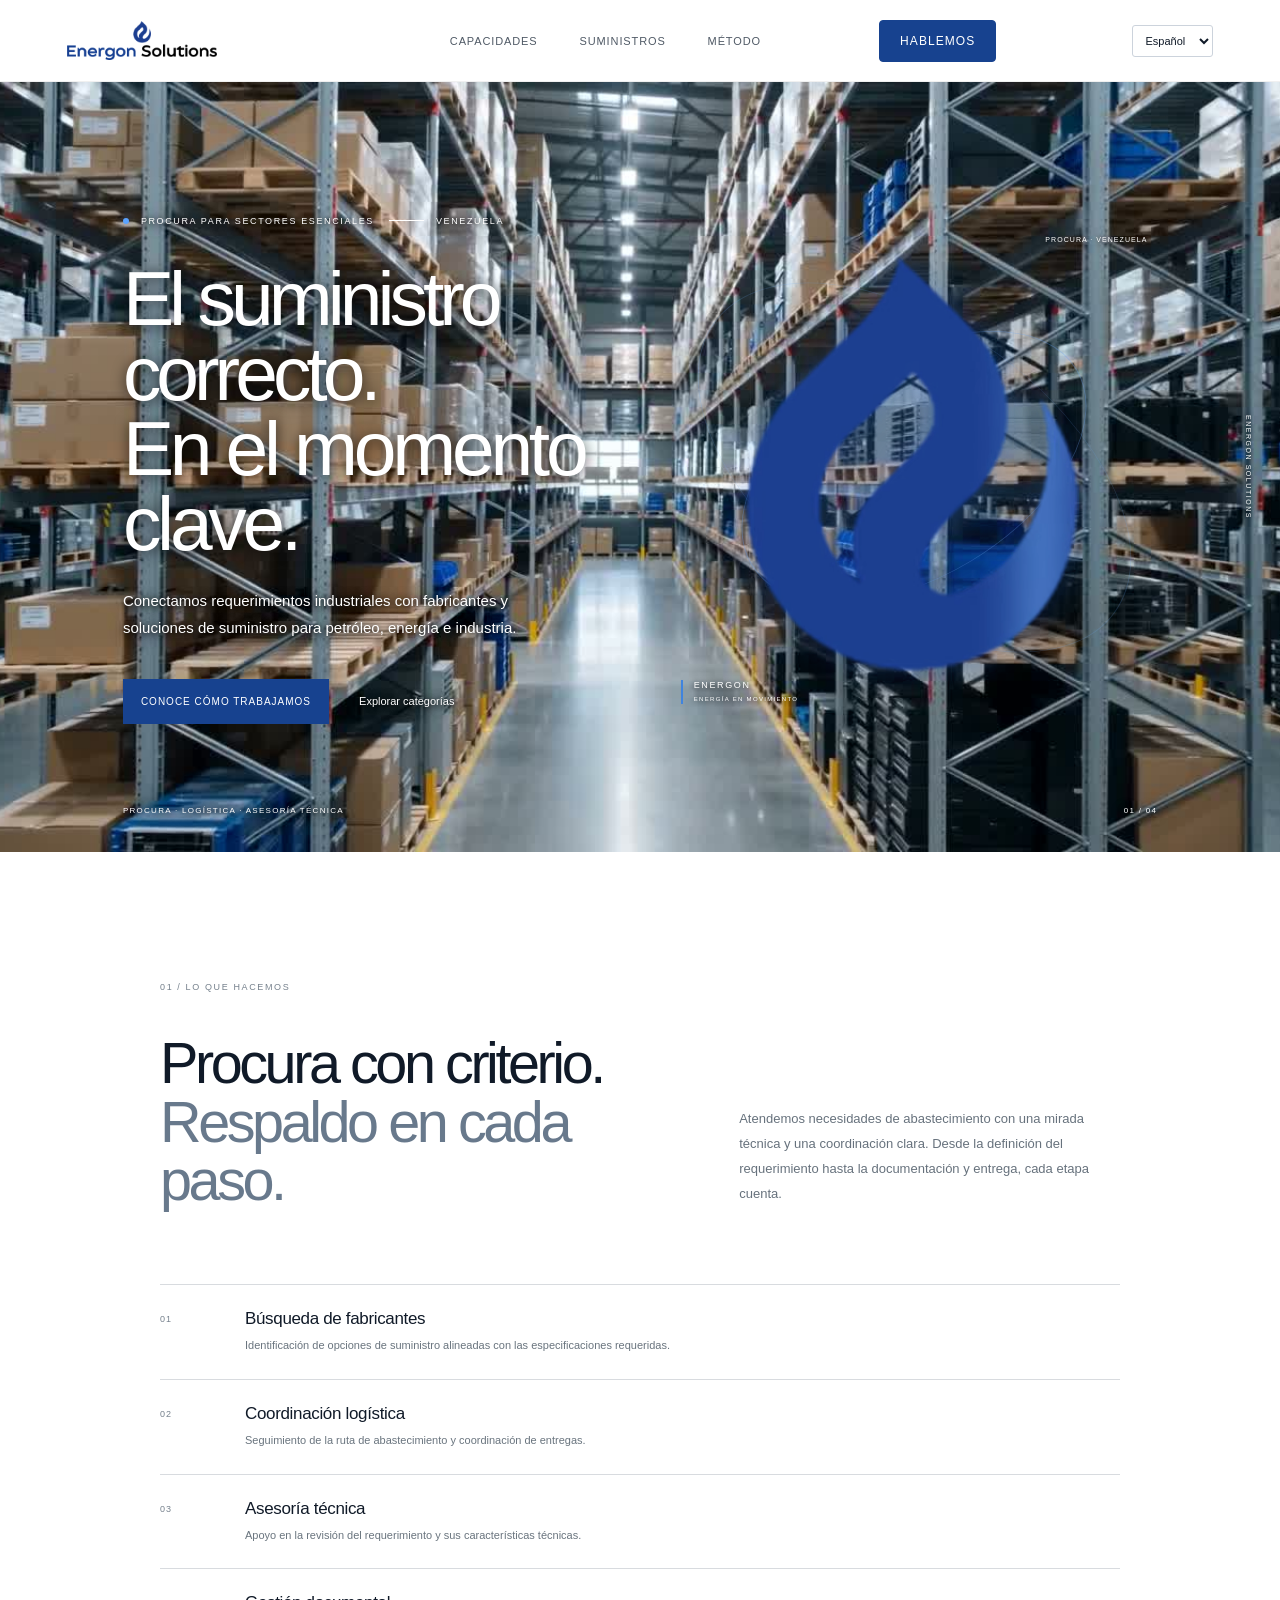
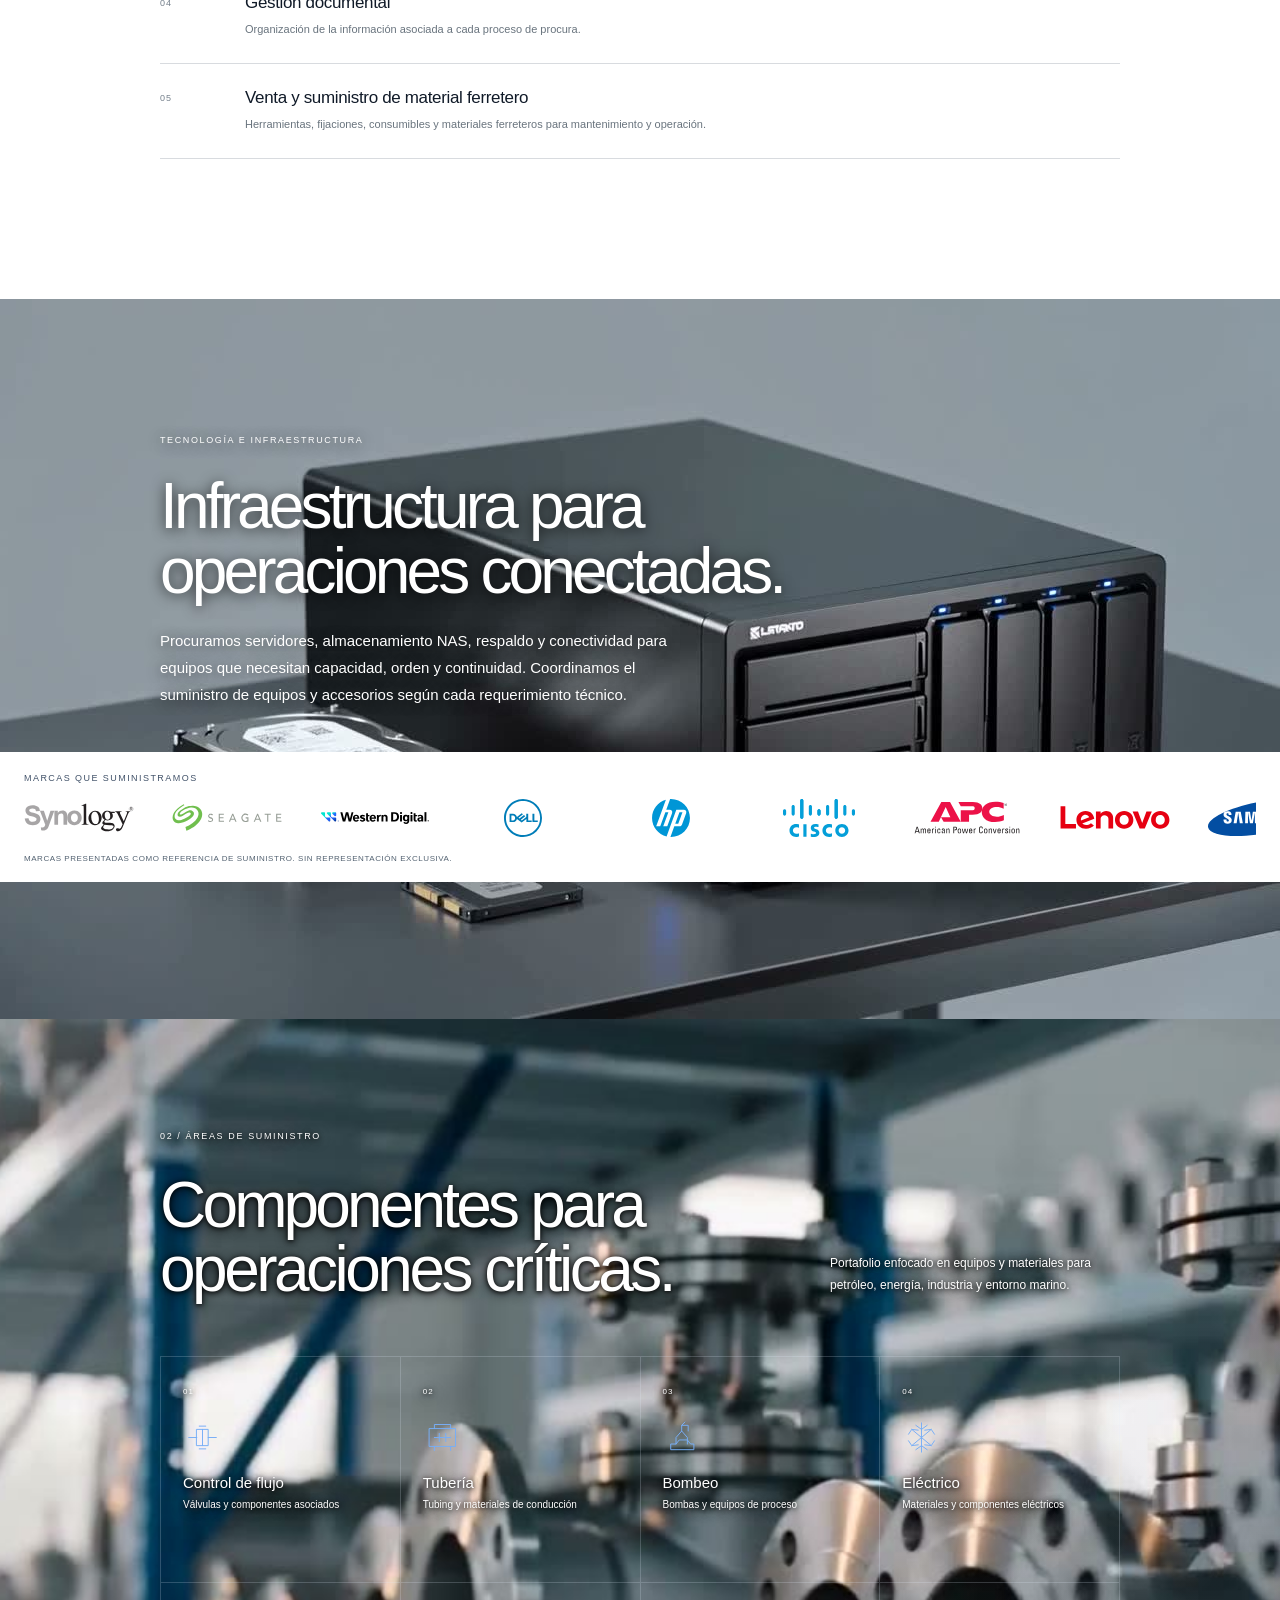
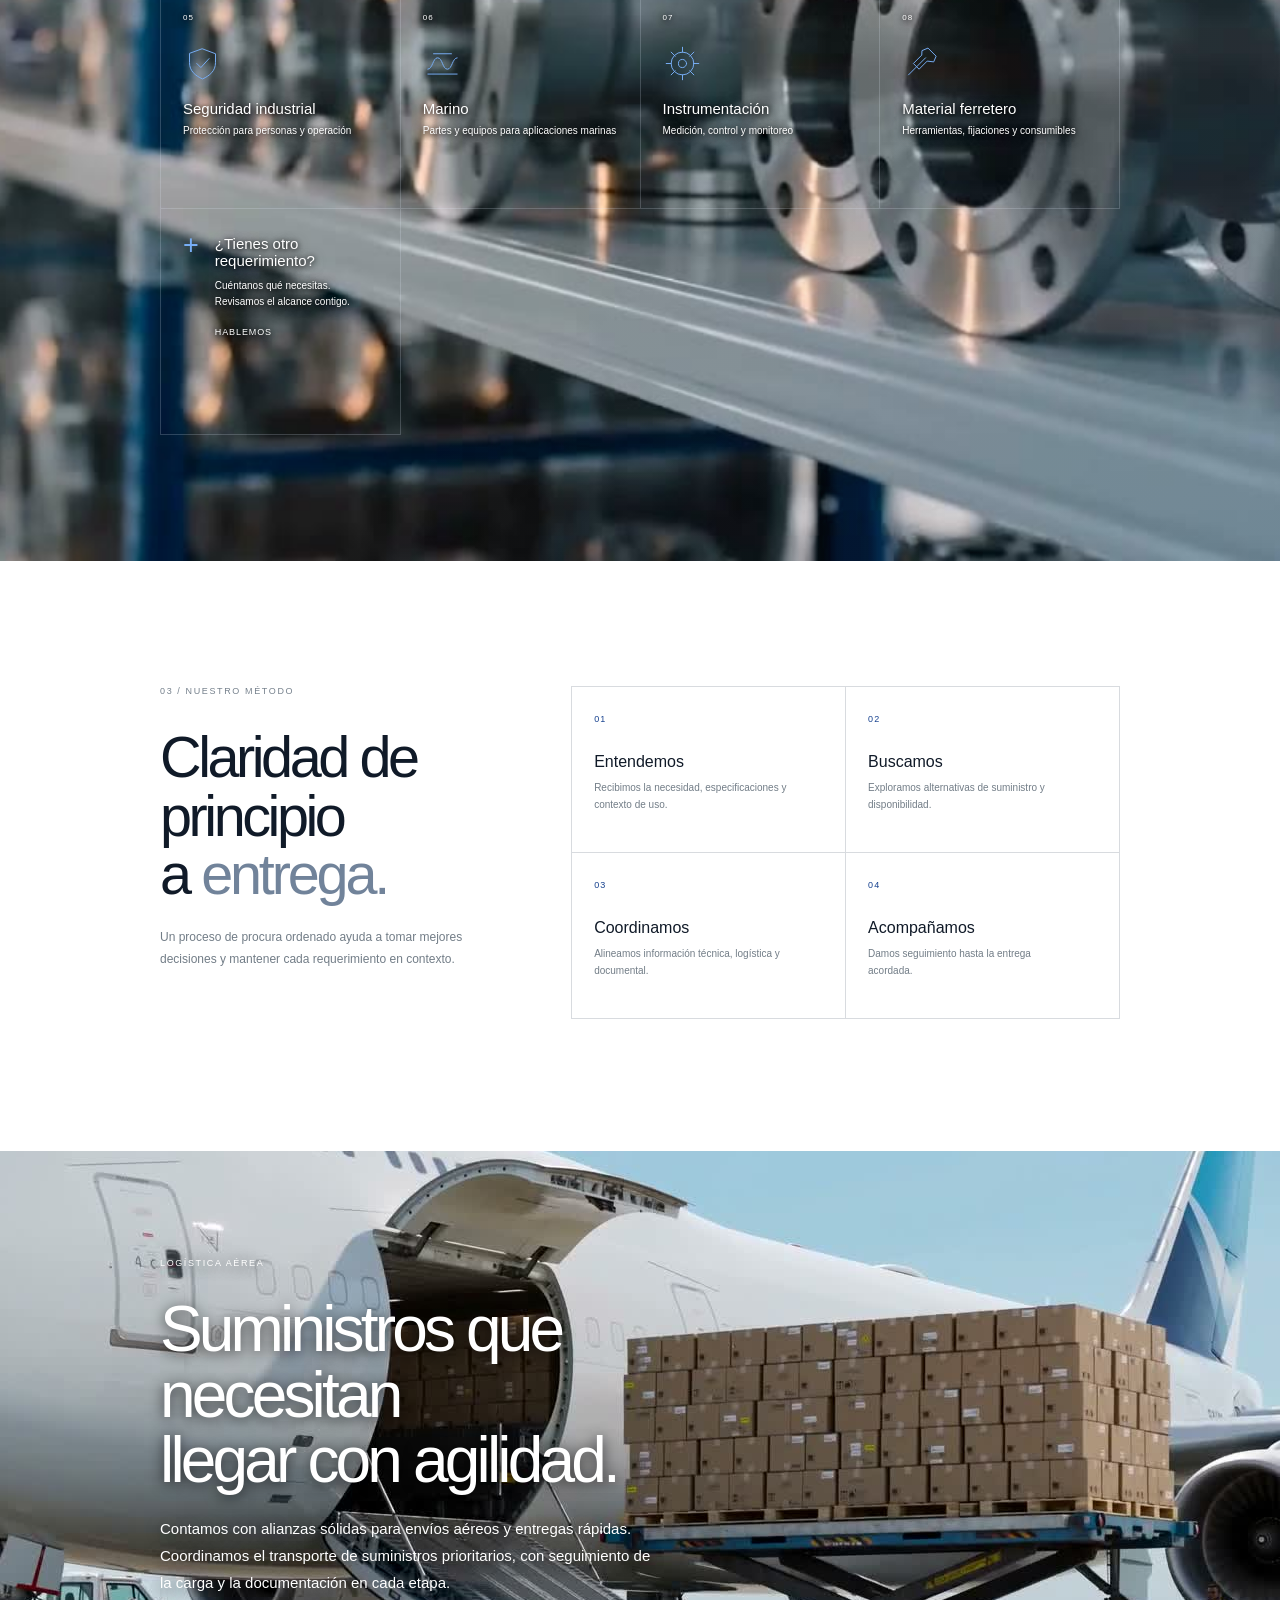
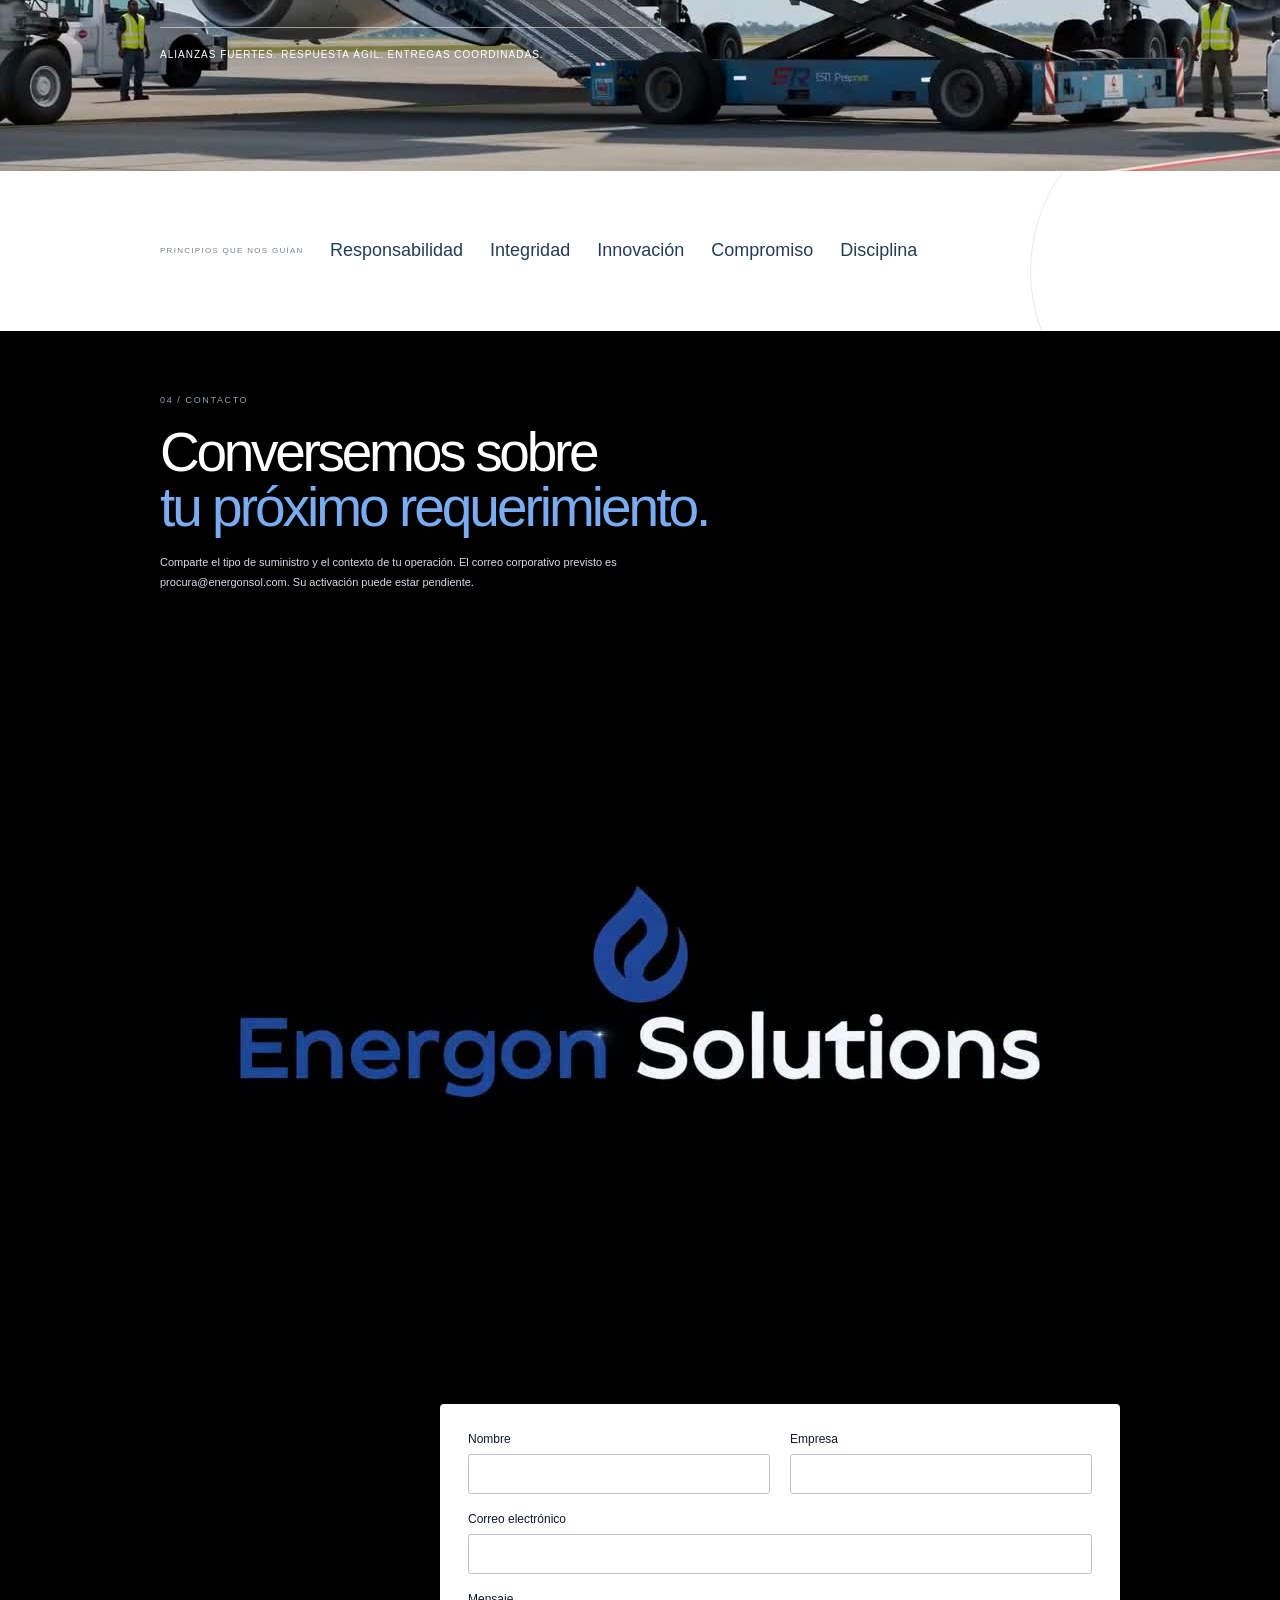
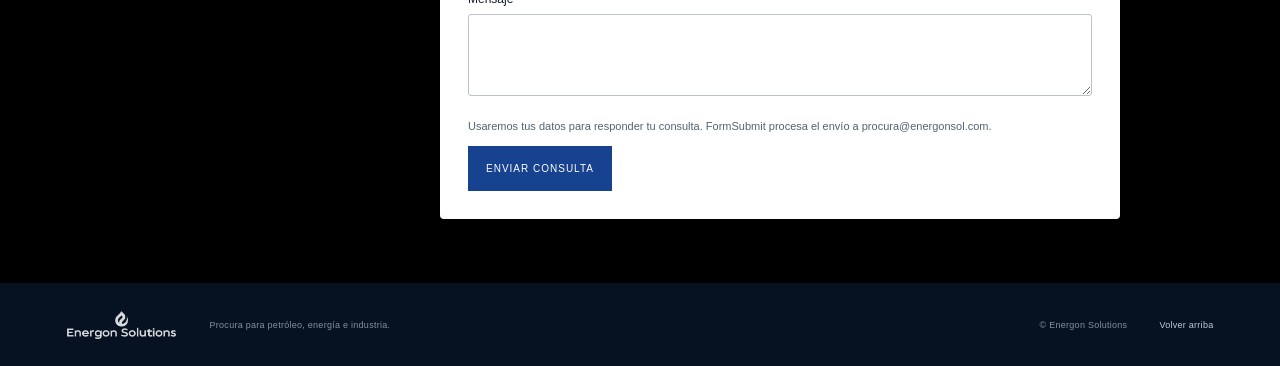
==== commit 1174c71e: "Refresh cached styles for full width contact video" ====
--- a/index.html
+++ b/index.html
@@ -7,7 +7,7 @@
   <meta name="description" content="Procura de suministros para los sectores petrolero, energético e industrial en Venezuela." />
   <title>Energon — Procura que mueve industria</title>
   <link rel="icon" href="assets/energon-flame.svg" type="image/svg+xml" />
-  <link rel="stylesheet" href="styles.css" />
+  <link rel="stylesheet" href="styles.css?v=contact-fullwidth-2" />
   <style>
     .hero { background: var(--paper) url("assets/energon-hero-poster.jpg?v=2") 72% center / cover no-repeat; color: #fff; }
     .hero-video { position: absolute; inset: 0; width: 100%; height: 100%; z-index: 0; object-fit: cover; object-position: 72% center; opacity: 1; }
--- a/styles.css
+++ b/styles.css
@@ -8,3 +8,7 @@
 .contact{display:flex;flex-direction:column;align-items:stretch;justify-content:flex-start;min-height:900px;padding-top:64px;padding-bottom:64px}.contact-copy{max-width:760px}.contact h2{font-size:clamp(36px,4.3vw,58px);margin:20px 0 16px}.contact-action{align-self:flex-end;margin:350px 0 0;min-width:280px}.contact-video{object-fit:contain}.contact-copy>p{max-width:520px}@media(max-width:650px){.contact{min-height:830px;padding-top:48px;padding-bottom:48px}.contact-copy{max-width:100%}.contact h2{font-size:38px}.contact-action{align-self:stretch;margin-top:320px;max-width:none}}
 
 .contact-form{position:relative;z-index:1;margin-top:350px;width:100%;max-width:680px;align-self:flex-end;padding:28px;background:#fff;color:var(--ink);border-radius:4px}.contact-form label{display:block;font-size:12px;margin-bottom:18px}.contact-form label>span{display:block;margin-bottom:8px}.contact-form input,.contact-form textarea{width:100%;font:inherit;padding:12px;border:1px solid #b9c2cd;border-radius:3px;background:#fff;color:var(--ink)}.contact-form textarea{resize:vertical}.form-row{display:grid;grid-template-columns:1fr 1fr;gap:20px}.form-honey{display:none!important}.form-privacy{font-size:11px;line-height:1.7;color:#536271}.contact-form button{border:0;cursor:pointer;font-family:inherit}.contact-form input:focus,.contact-form textarea:focus{outline:2px solid #438eea;outline-offset:2px}#language-switcher{font:inherit;font-size:11px;border:1px solid #ccd3dc;border-radius:3px;background:#fff;color:var(--ink);padding:8px;margin-left:18px}.contact{min-height:1150px}.contact-video{height:620px;top:240px;bottom:auto}@media(max-width:650px){.contact-form{margin-top:310px;padding:22px;align-self:stretch;max-width:none}.form-row{grid-template-columns:1fr;gap:0}.contact-video{top:260px;height:320px}.contact{min-height:1100px;background-image:none}#language-switcher{margin-left:0;margin-right:16px}.site-header nav{margin-left:0}}
+.contact-video{top:300px;height:340px}.contact-form{margin-top:430px}@media(max-width:650px){.contact-video{top:290px;height:280px}.contact-form{margin-top:360px}}
+.contact-video{inset:0;width:100%;height:100%;object-fit:cover;object-position:center;mask-image:none}@media(max-width:650px){.contact-video{inset:0;height:100%;object-fit:cover}}
+.contact-video{object-fit:contain;object-position:center 30%;background:#000}@media(max-width:650px){.contact-video{object-fit:contain;object-position:center 30%}}
+.contact-video{inset:auto 0 auto;top:300px;width:100%;height:auto;aspect-ratio:16/9;object-fit:contain;object-position:center;background:#000}.contact-form{margin-top:calc(56.25vw + 80px)}@media(max-width:650px){.contact-video{inset:auto 0 auto;top:290px;width:100%;height:auto;aspect-ratio:16/9;object-fit:contain;object-position:center}.contact-form{margin-top:calc(56.25vw + 100px)}}
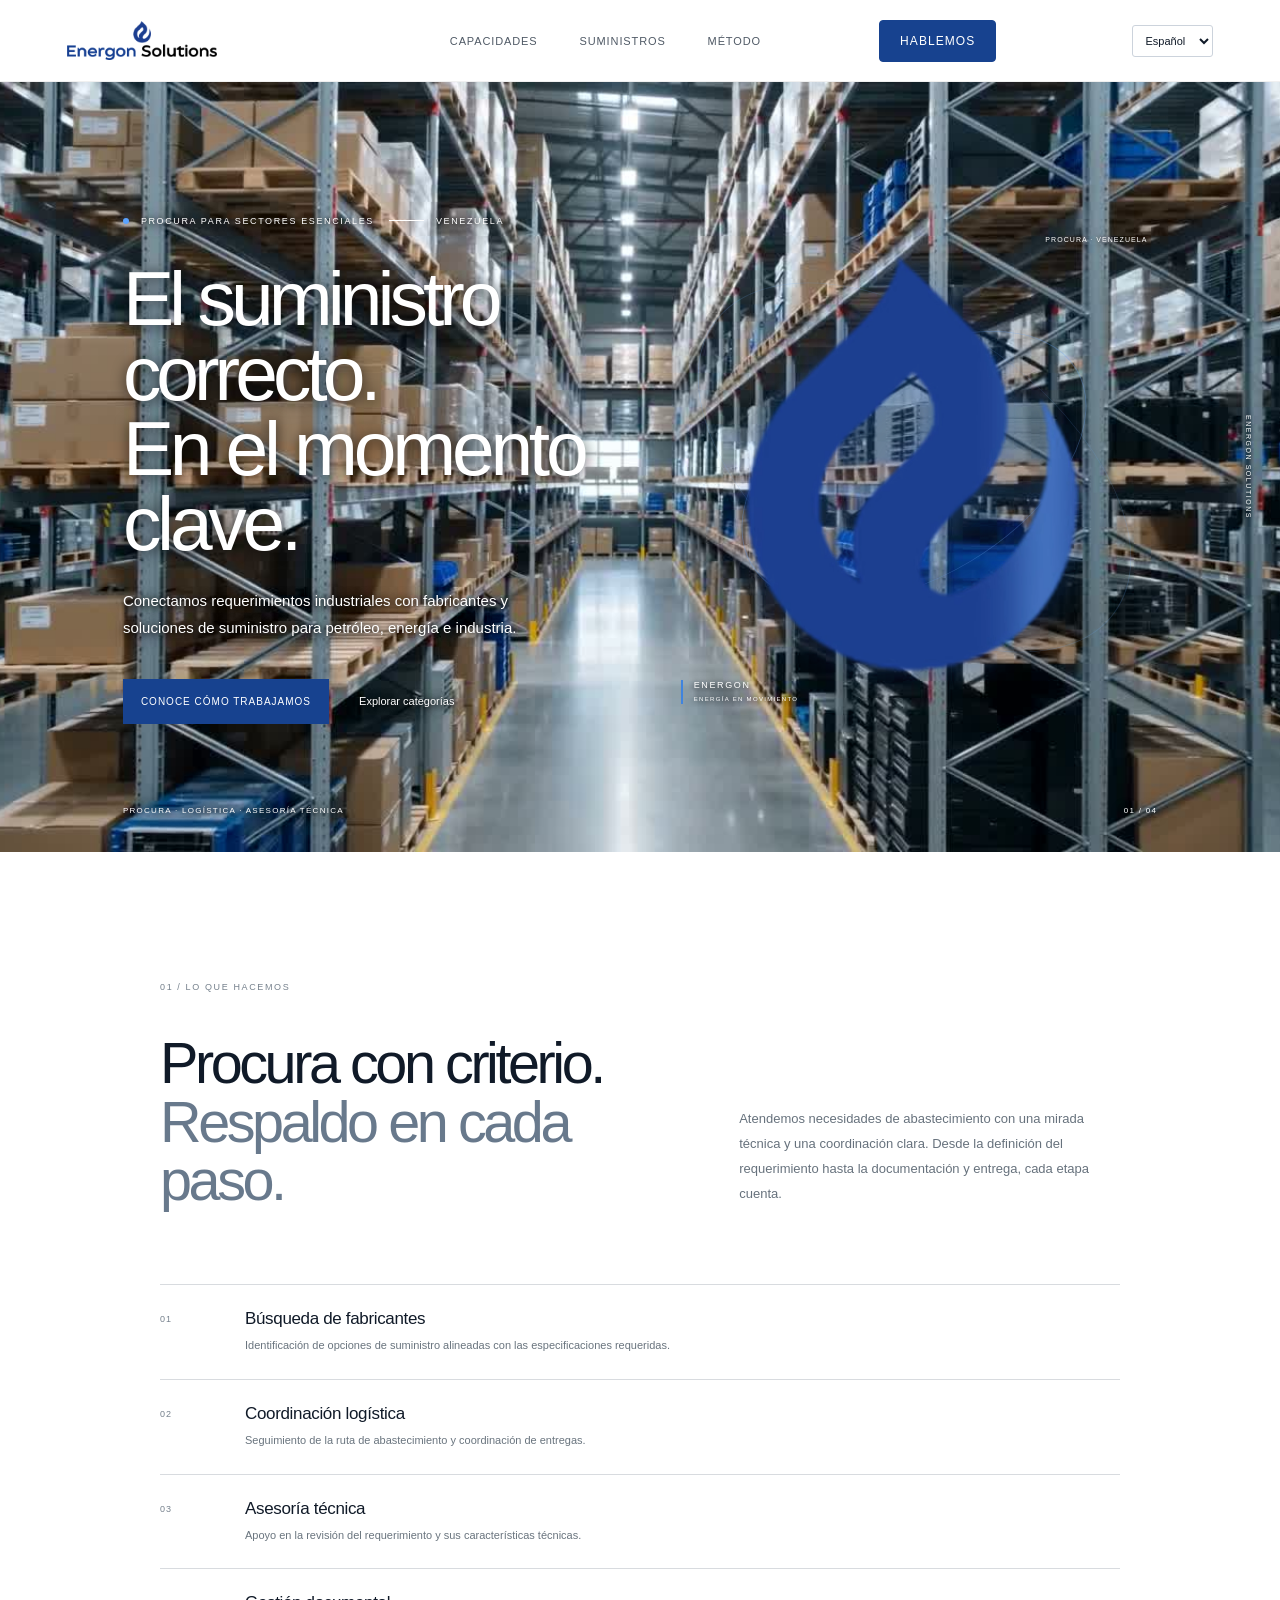
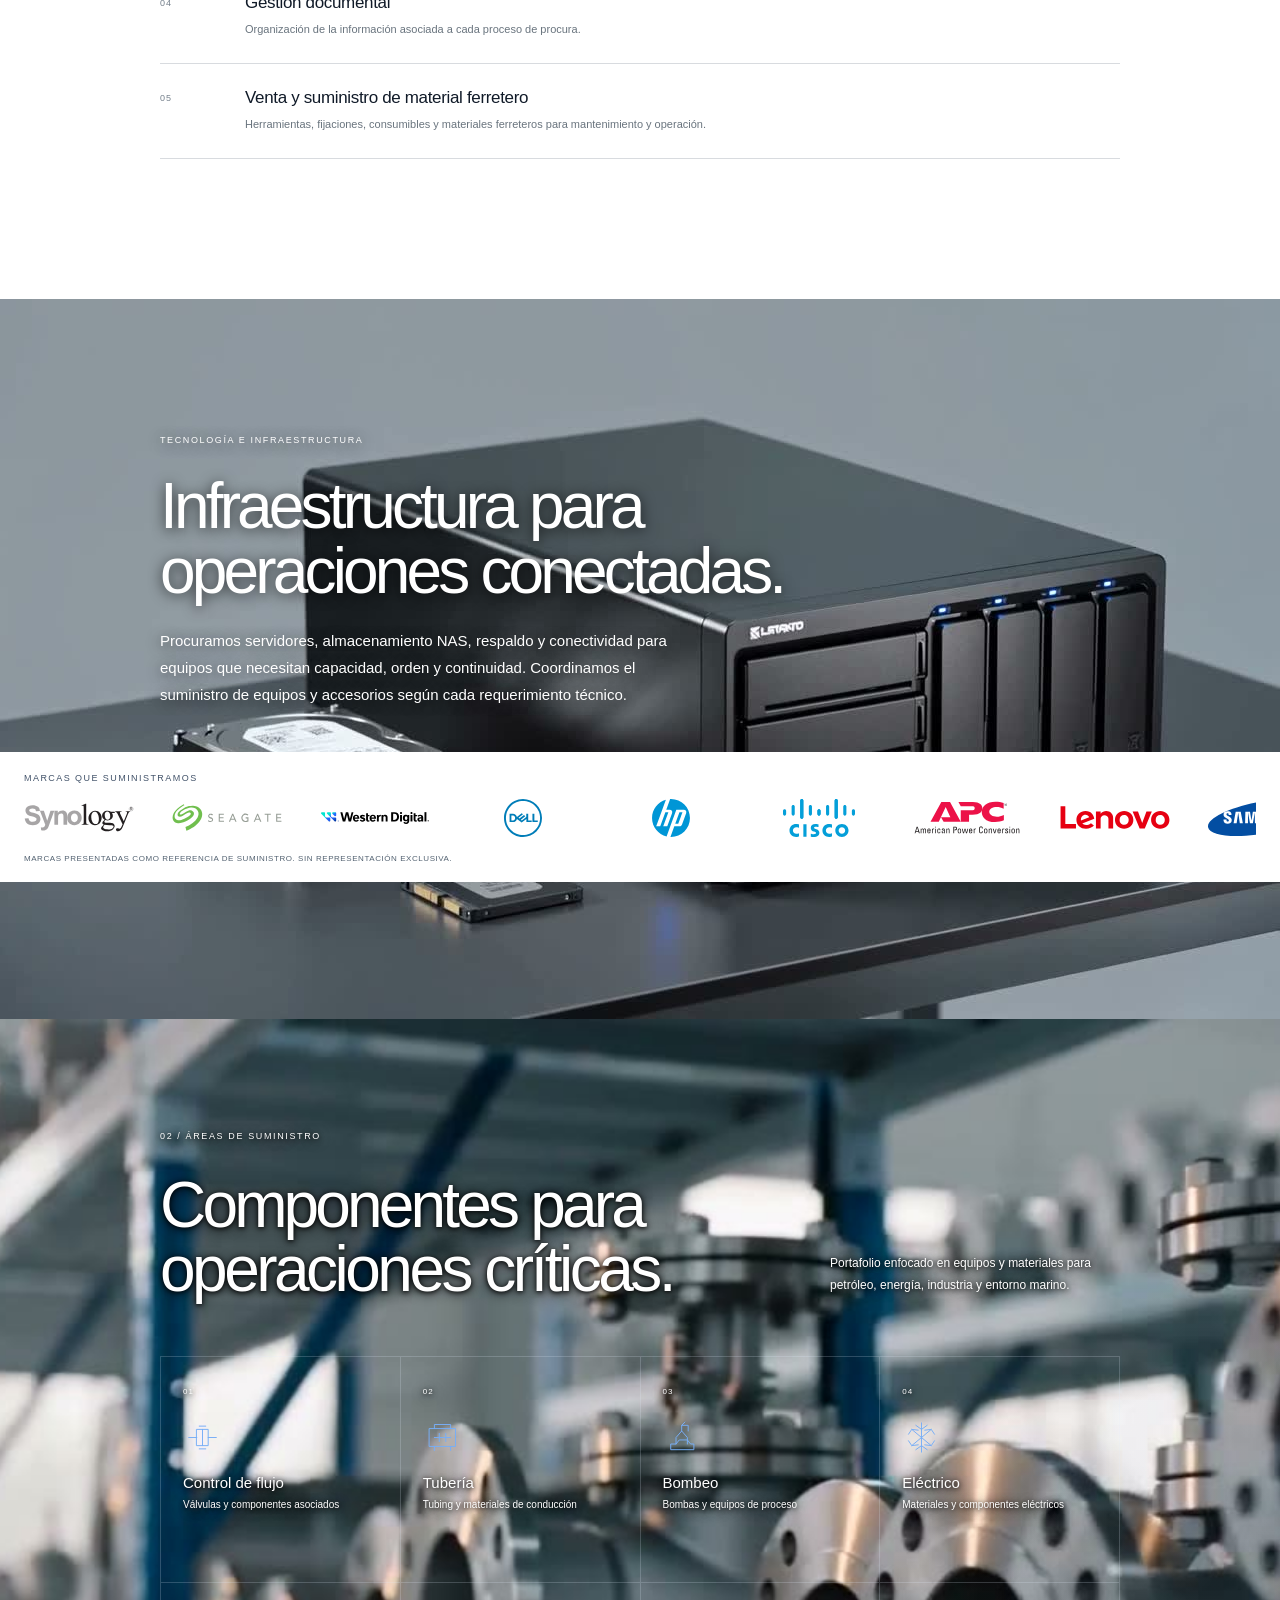
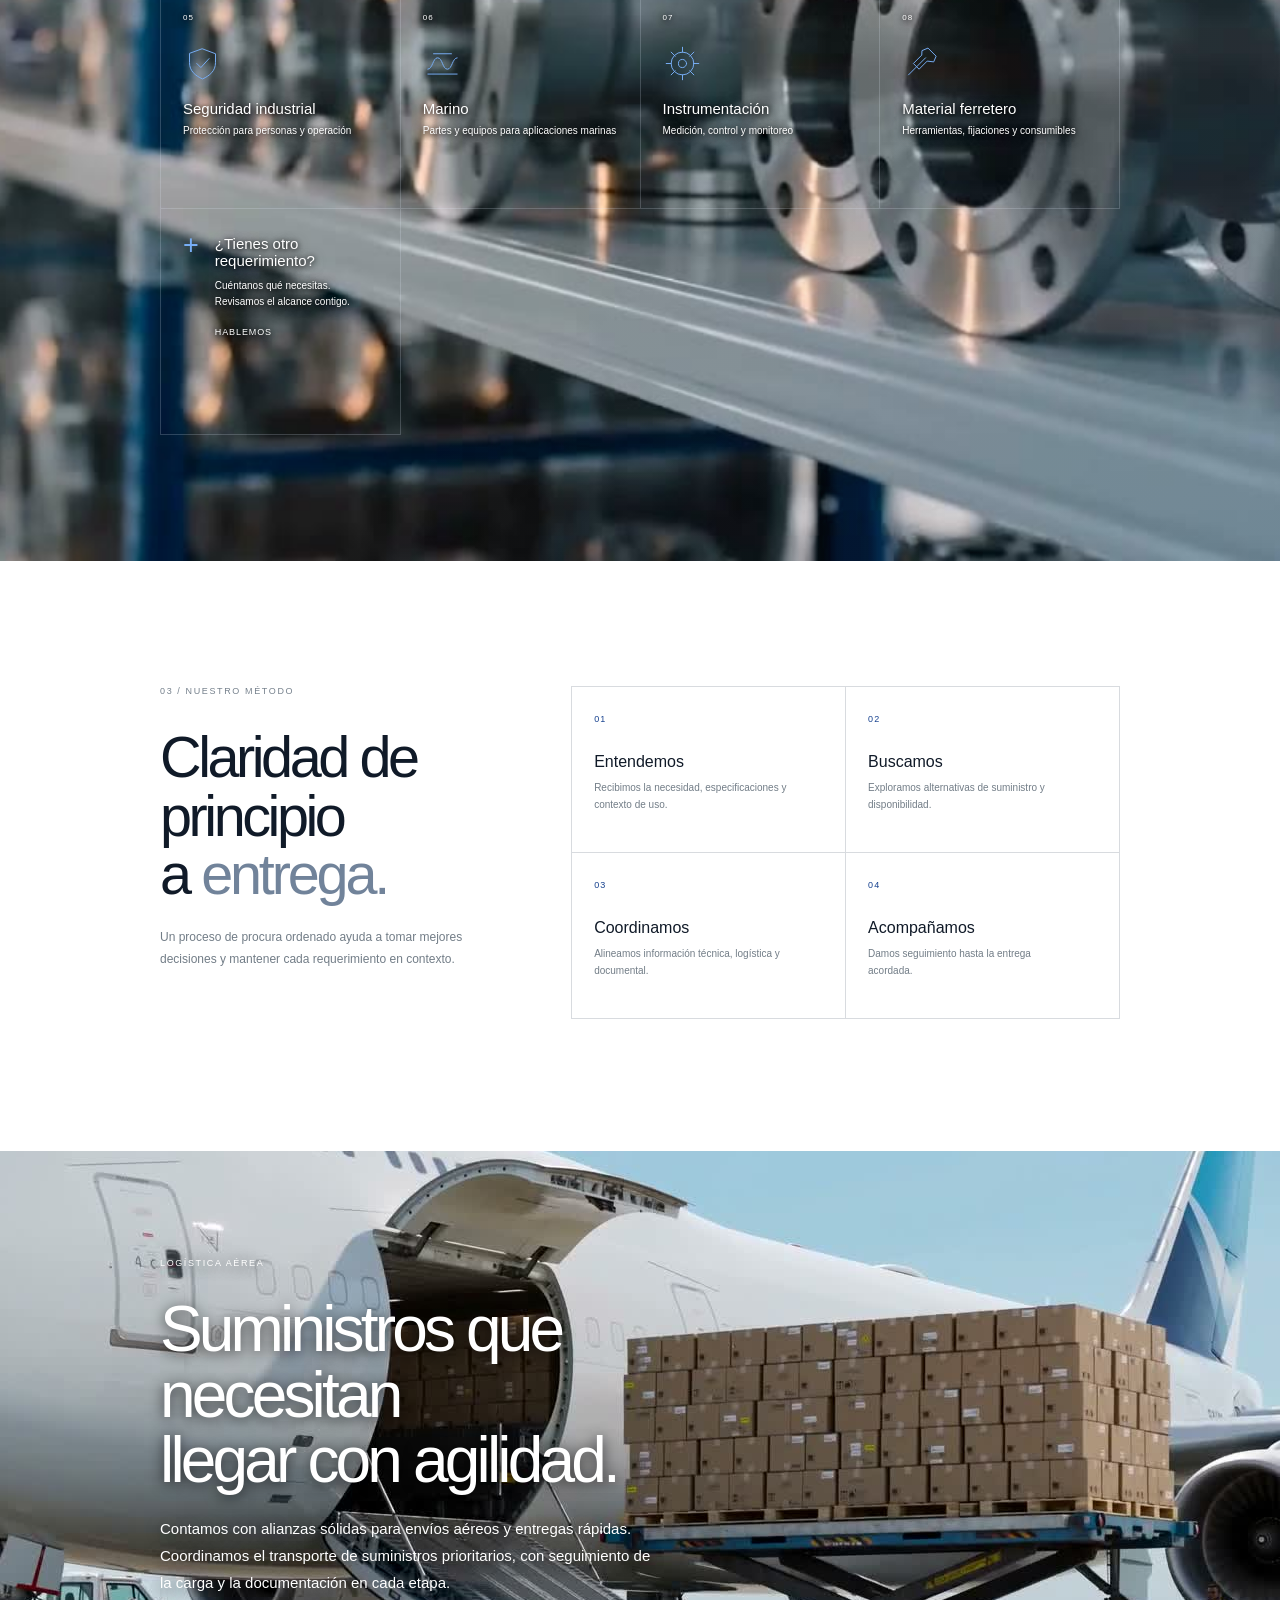
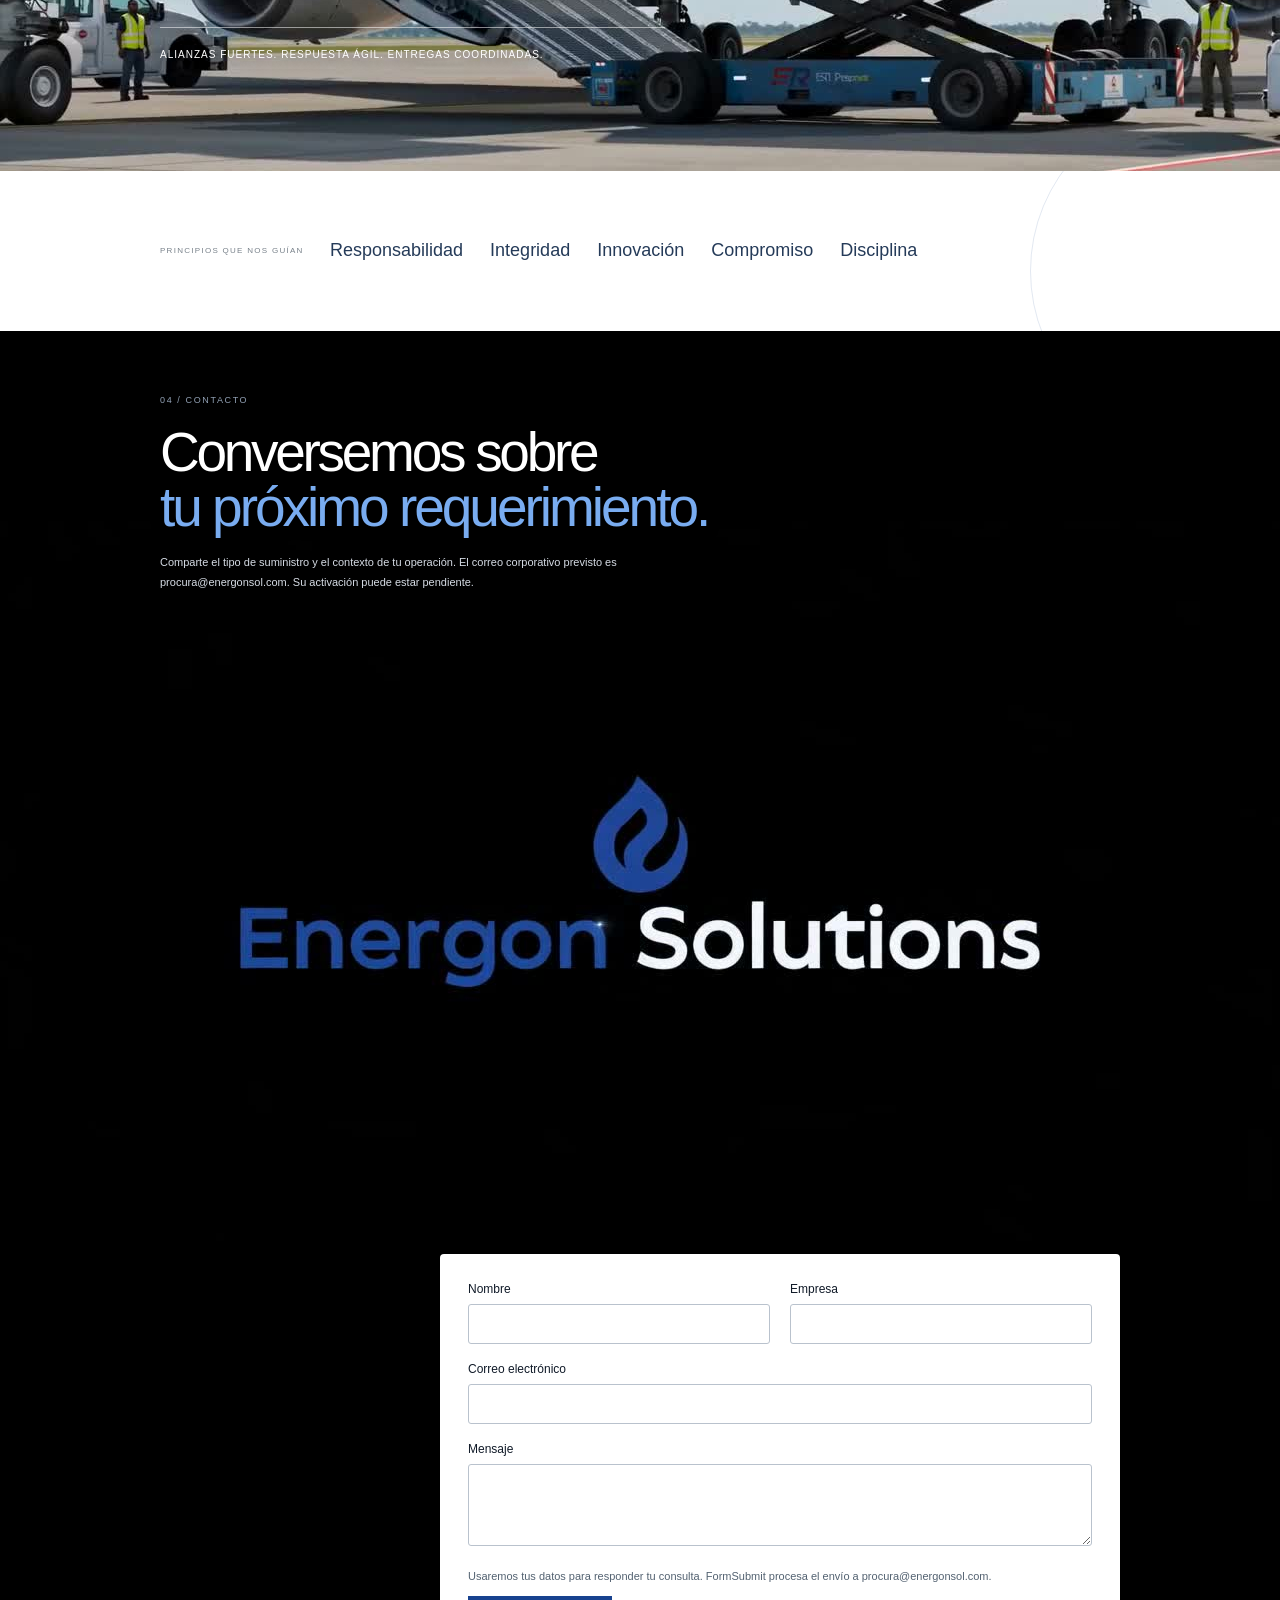
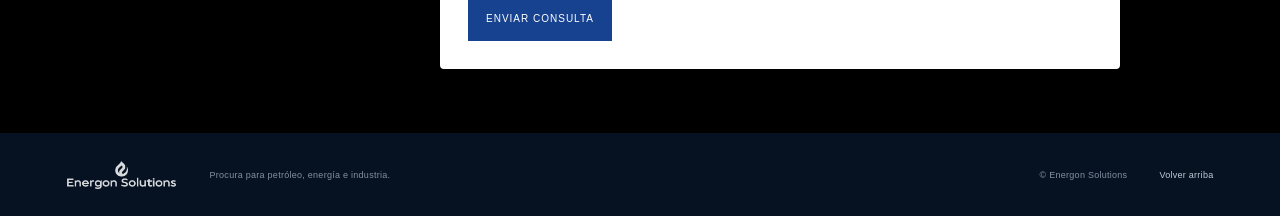
==== commit 7026f268: "Reduce spacing in contact section around logo video" ====
--- a/index.html
+++ b/index.html
@@ -7,7 +7,7 @@
   <meta name="description" content="Procura de suministros para los sectores petrolero, energético e industrial en Venezuela." />
   <title>Energon — Procura que mueve industria</title>
   <link rel="icon" href="assets/energon-flame.svg" type="image/svg+xml" />
-  <link rel="stylesheet" href="styles.css?v=contact-fullwidth-2" />
+  <link rel="stylesheet" href="styles.css?v=contact-spacing-3" />
   <style>
     .hero { background: var(--paper) url("assets/energon-hero-poster.jpg?v=2") 72% center / cover no-repeat; color: #fff; }
     .hero-video { position: absolute; inset: 0; width: 100%; height: 100%; z-index: 0; object-fit: cover; object-position: 72% center; opacity: 1; }
--- a/styles.css
+++ b/styles.css
@@ -12,3 +12,4 @@
 .contact-video{inset:0;width:100%;height:100%;object-fit:cover;object-position:center;mask-image:none}@media(max-width:650px){.contact-video{inset:0;height:100%;object-fit:cover}}
 .contact-video{object-fit:contain;object-position:center 30%;background:#000}@media(max-width:650px){.contact-video{object-fit:contain;object-position:center 30%}}
 .contact-video{inset:auto 0 auto;top:300px;width:100%;height:auto;aspect-ratio:16/9;object-fit:contain;object-position:center;background:#000}.contact-form{margin-top:calc(56.25vw + 80px)}@media(max-width:650px){.contact-video{inset:auto 0 auto;top:290px;width:100%;height:auto;aspect-ratio:16/9;object-fit:contain;object-position:center}.contact-form{margin-top:calc(56.25vw + 100px)}}
+.contact-video{top:190px}.contact-form{margin-top:calc(56.25vw - 70px)}@media(max-width:650px){.contact-video{top:240px}.contact-form{margin-top:calc(56.25vw + 20px)}}
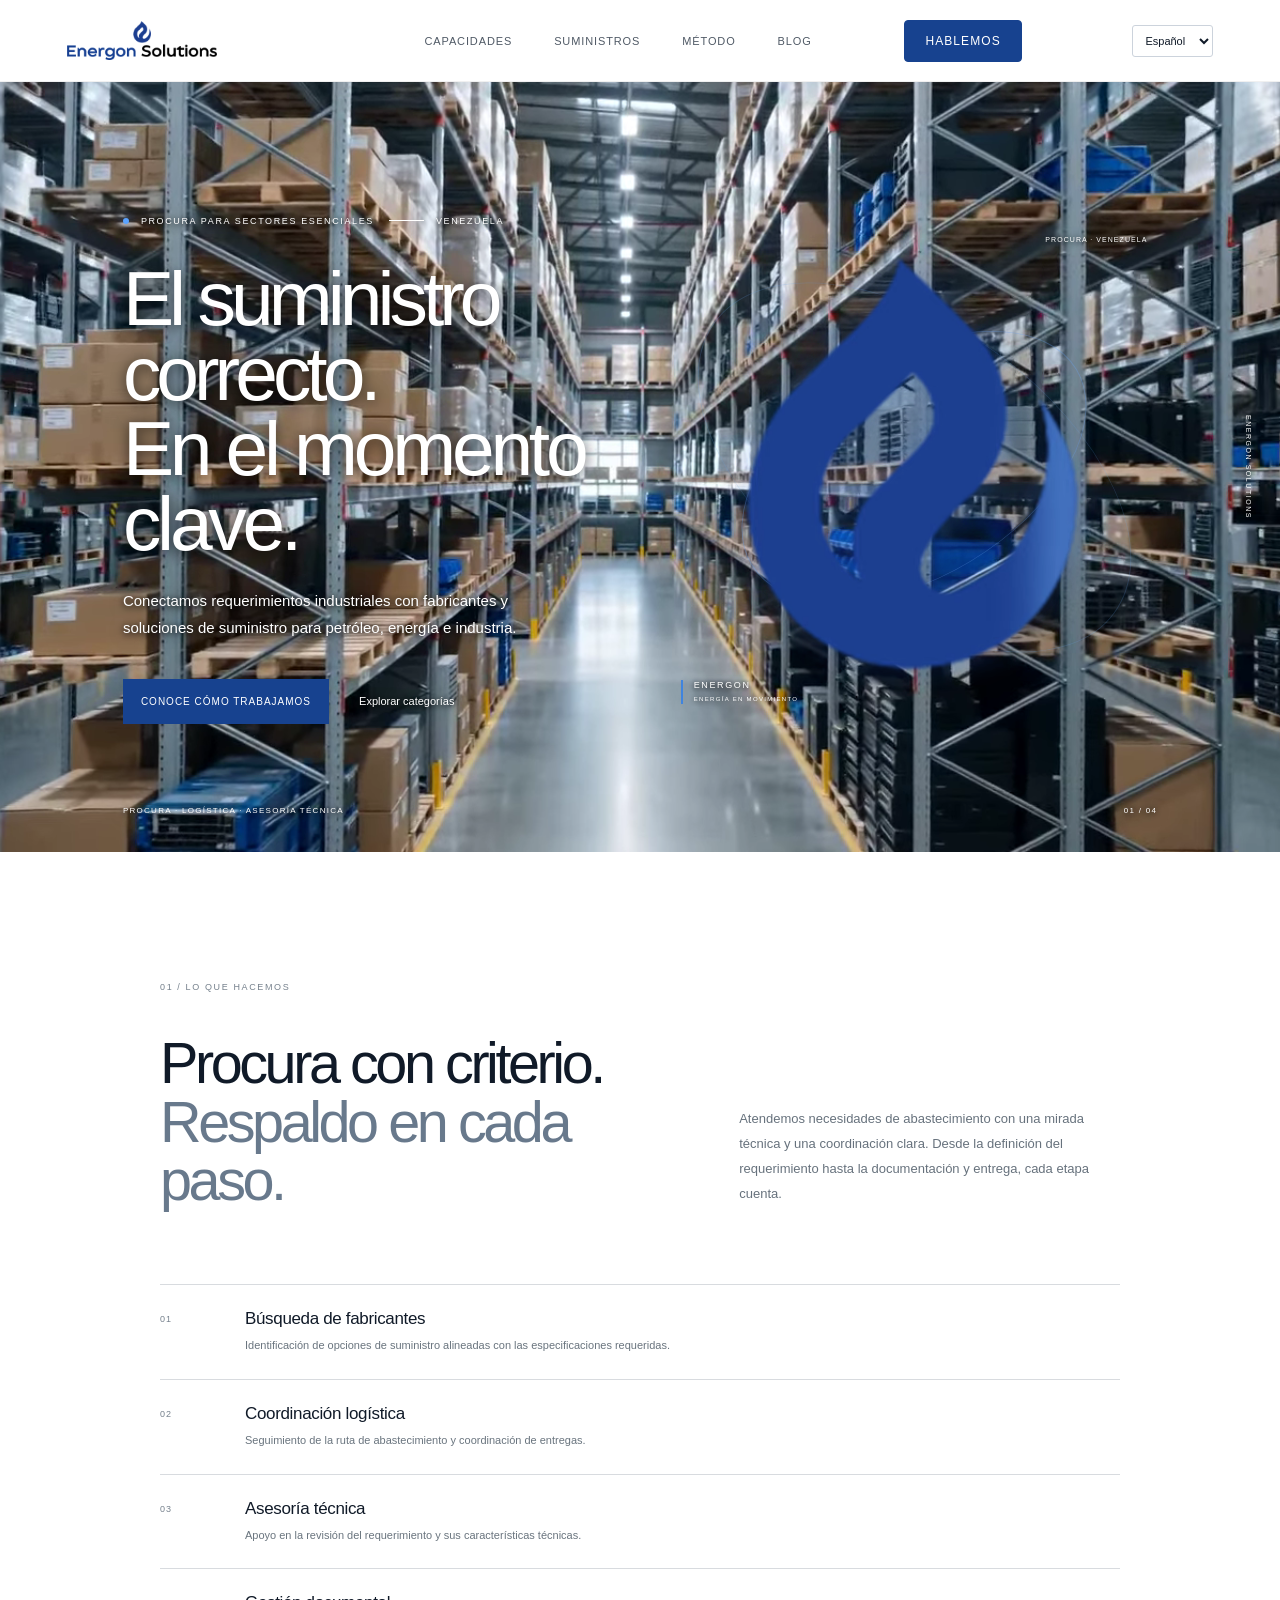
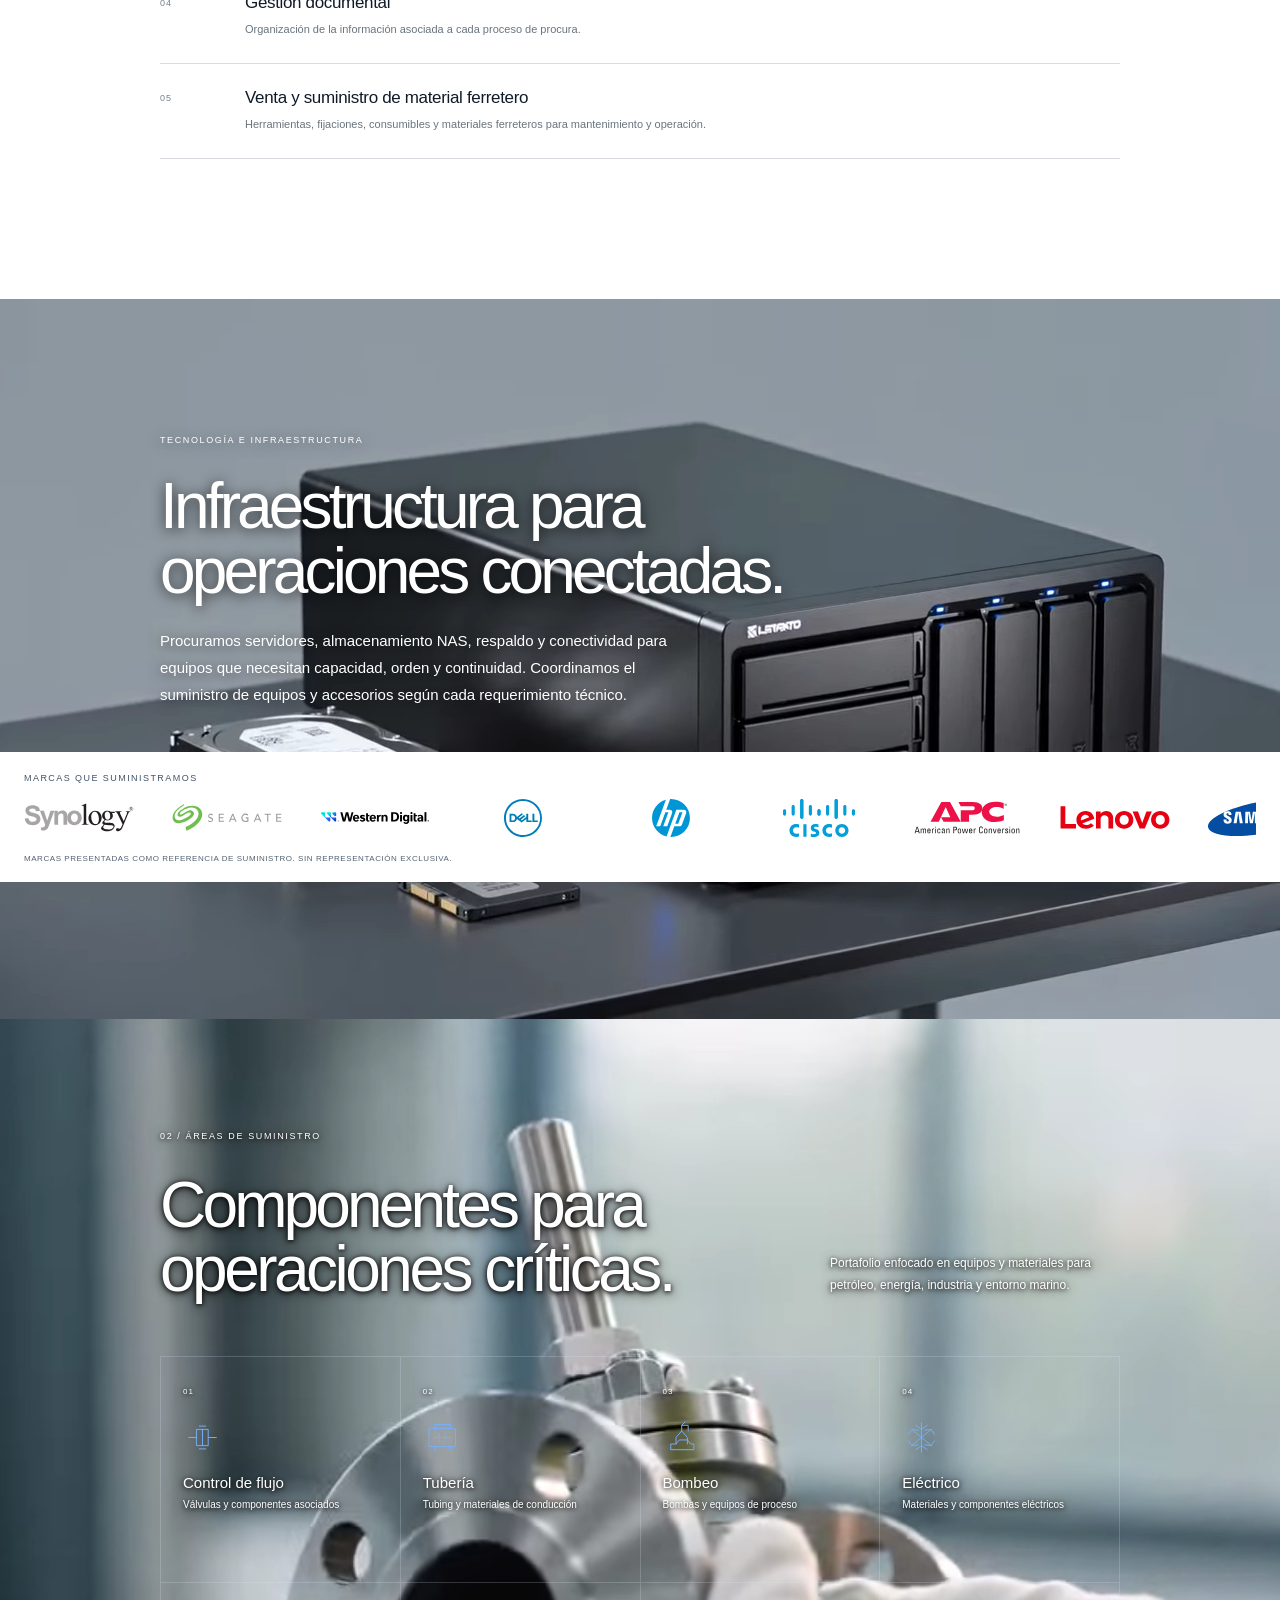
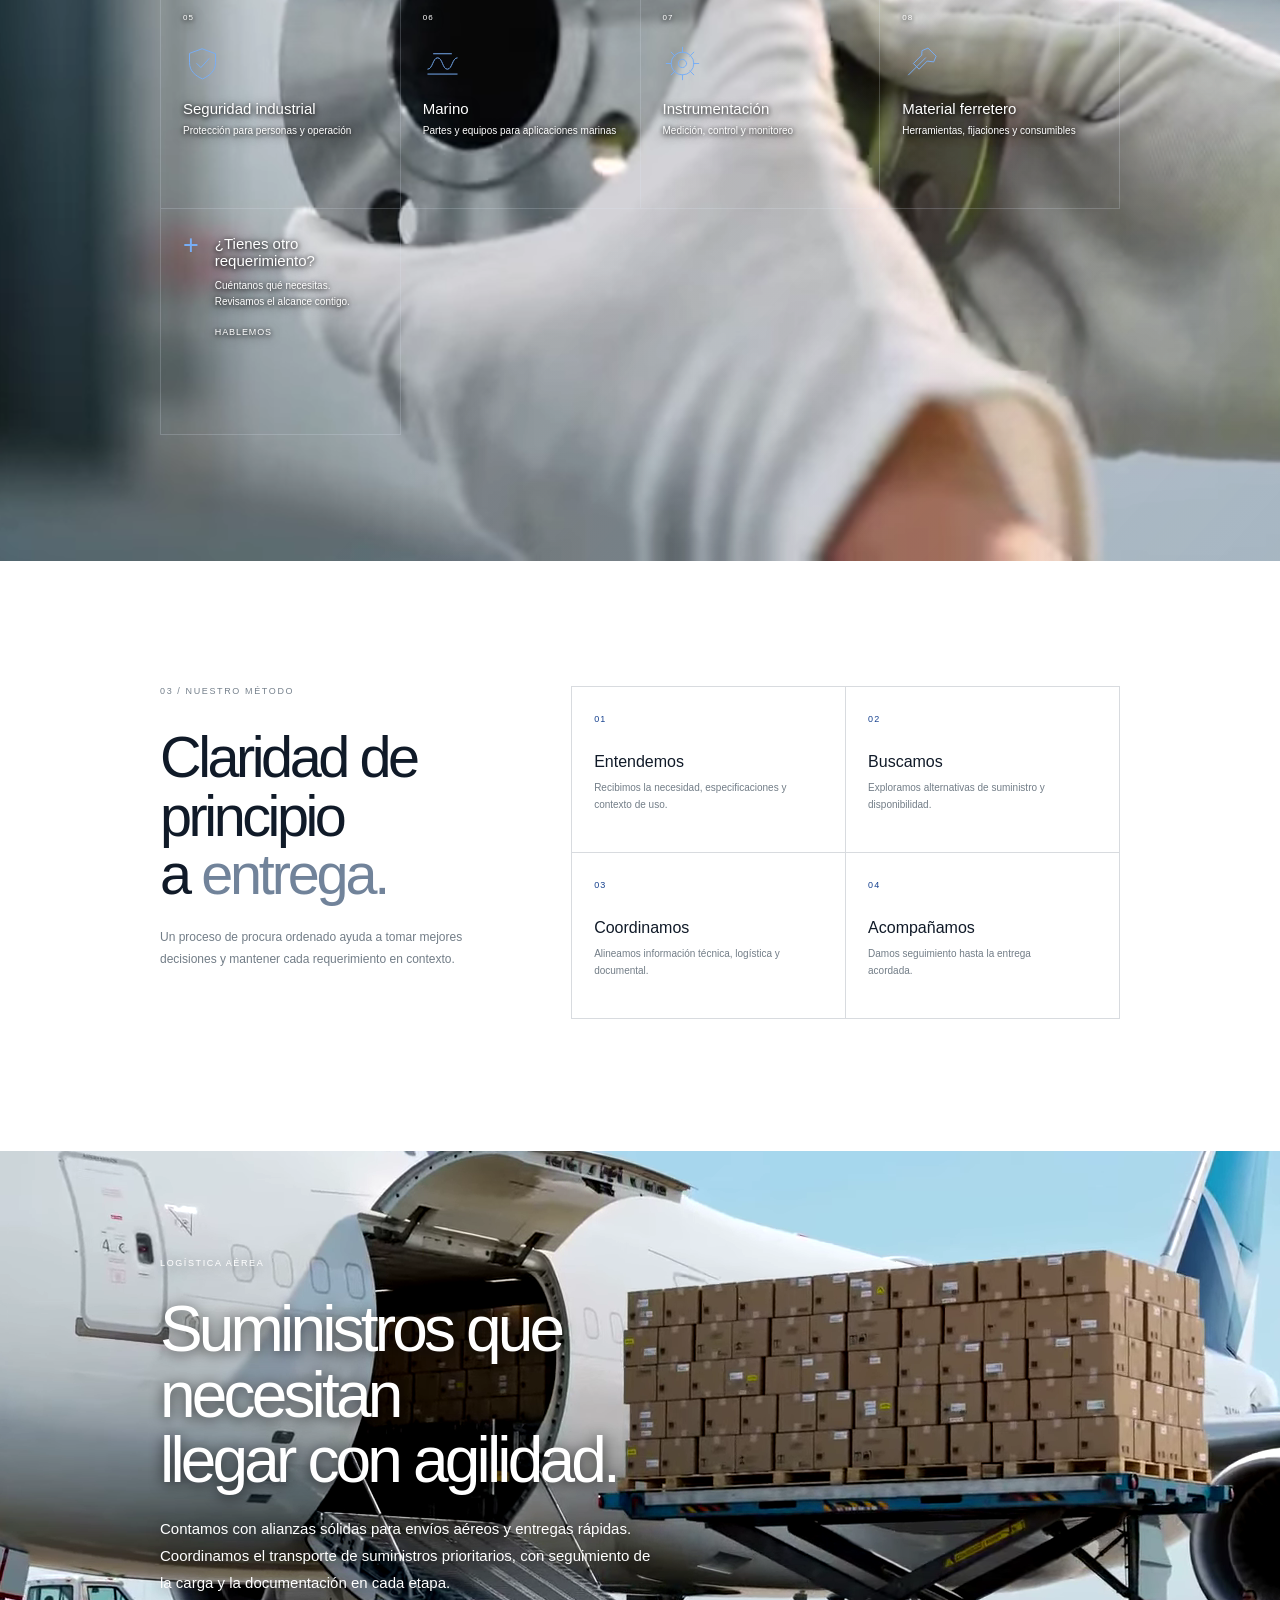
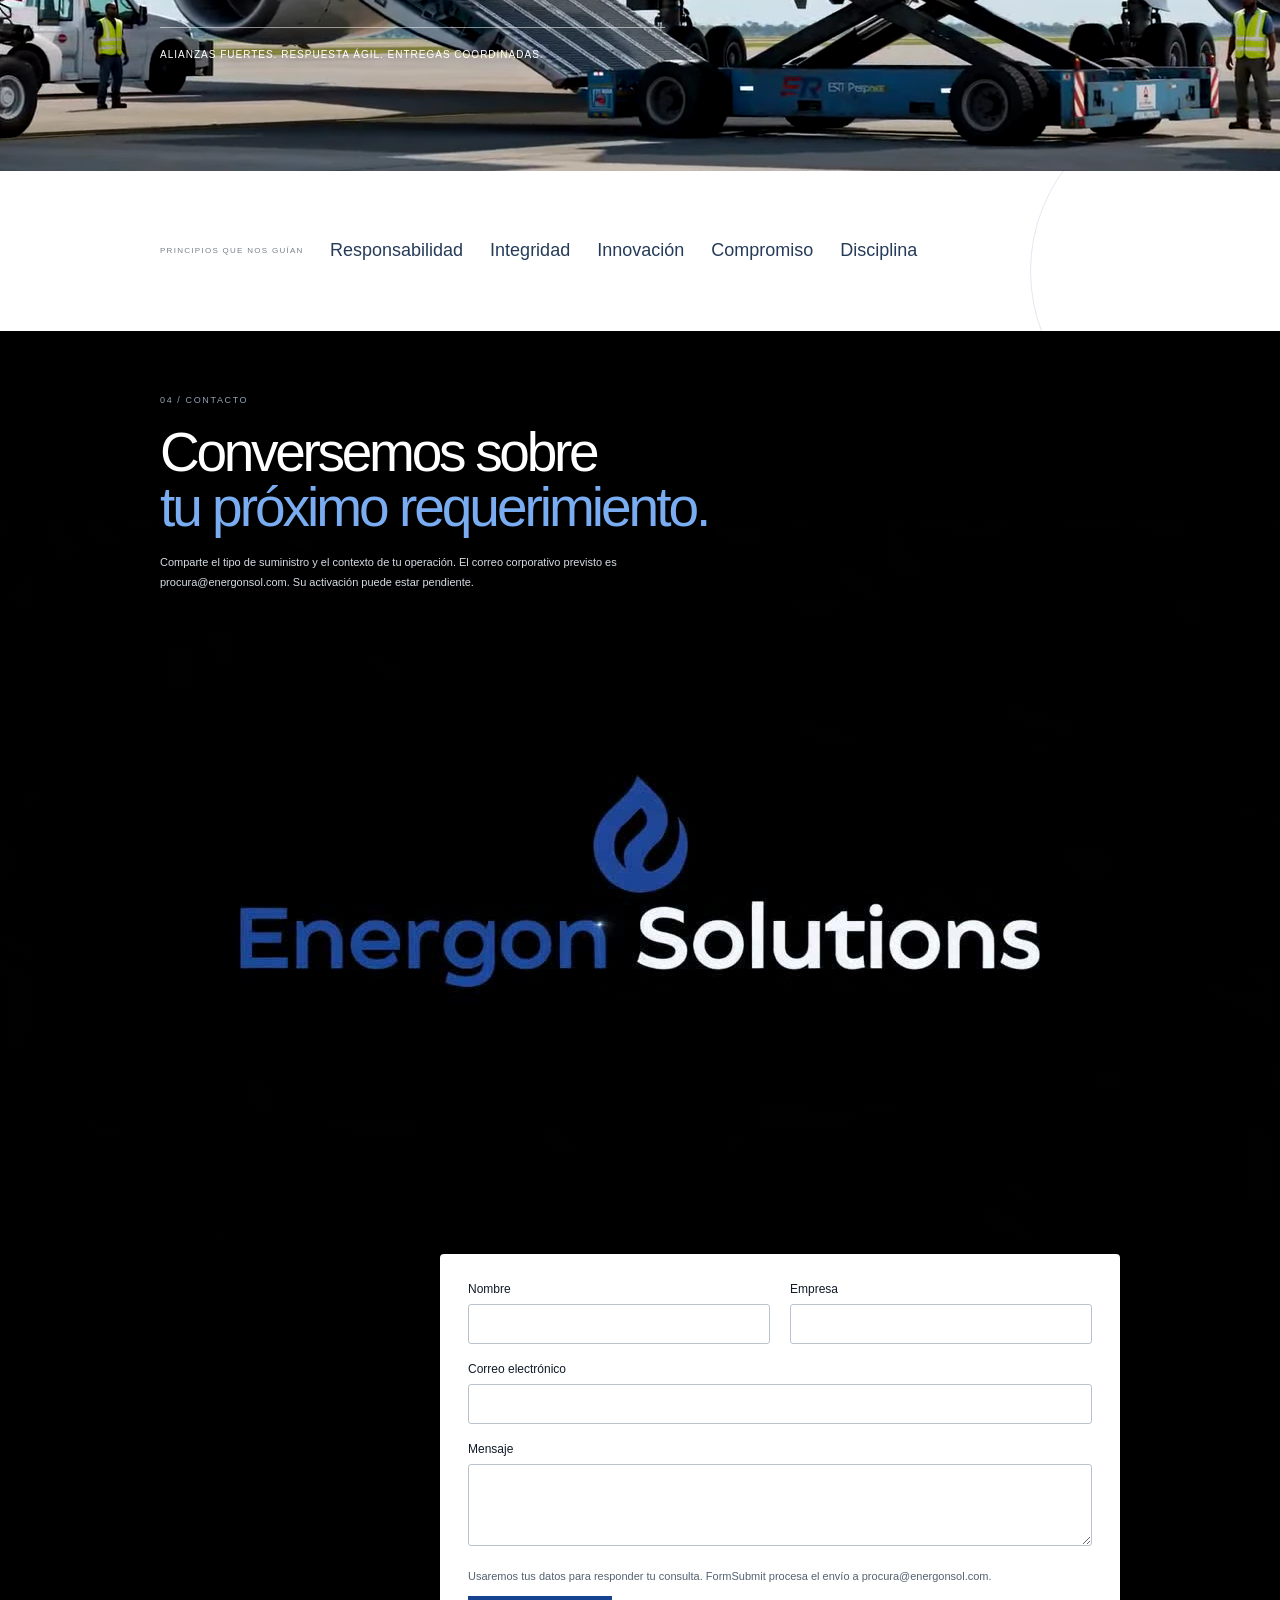
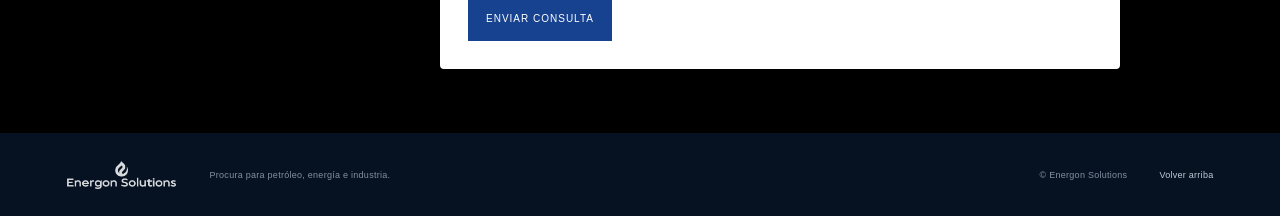
==== commit 7385c9b0: "Add blog with article on documentation for industrial electrical purchases Adds /blog/ index and fir" ====
--- a/index.html
+++ b/index.html
@@ -70,6 +70,7 @@
       <a href="#capacidades">Capacidades</a>
       <a href="#suministros">Suministros</a>
       <a href="#metodo">Método</a>
+      <a href="/blog/">Blog</a>
     </nav>
     <a class="header-cta" href="#contacto">Hablemos</a>
     <select id="language-switcher" aria-label="Idioma"><option value="es">ES</option><option value="en">EN</option><option value="fr">FR</option><option value="it">IT</option></select>
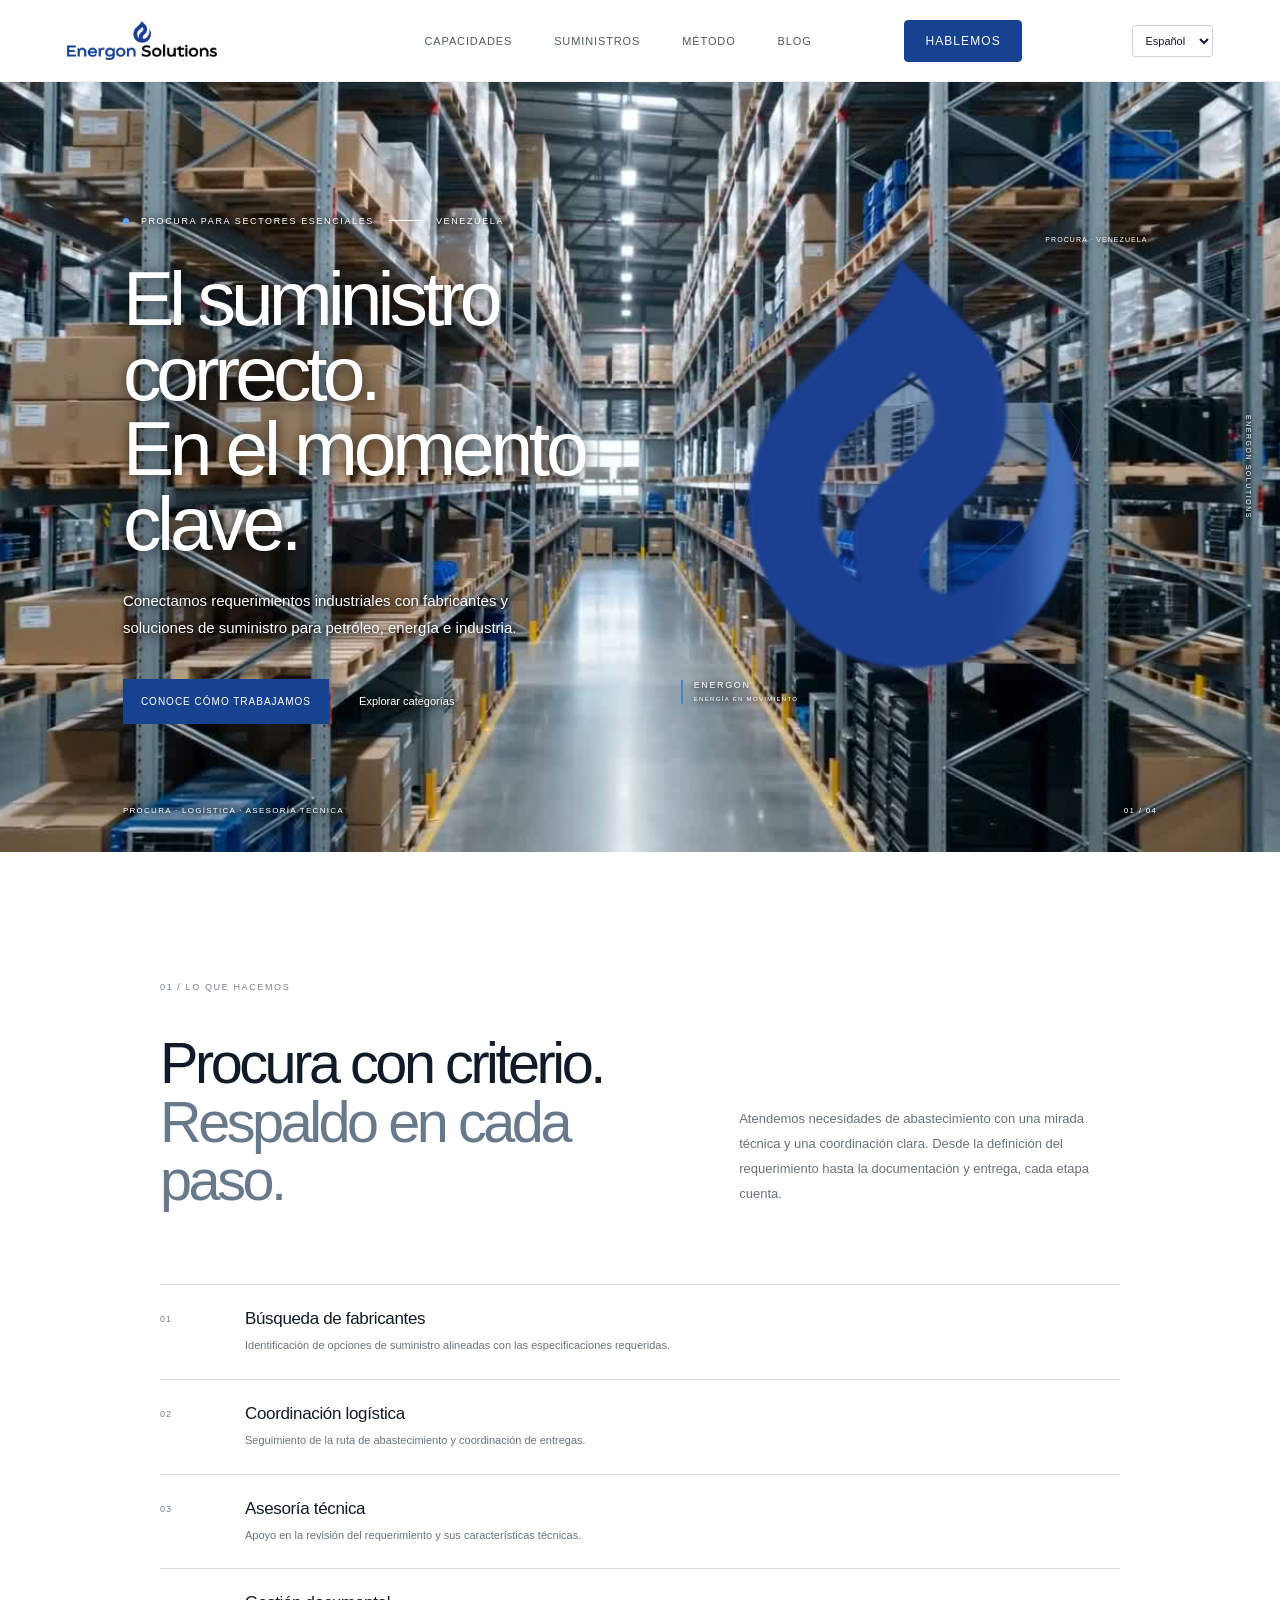
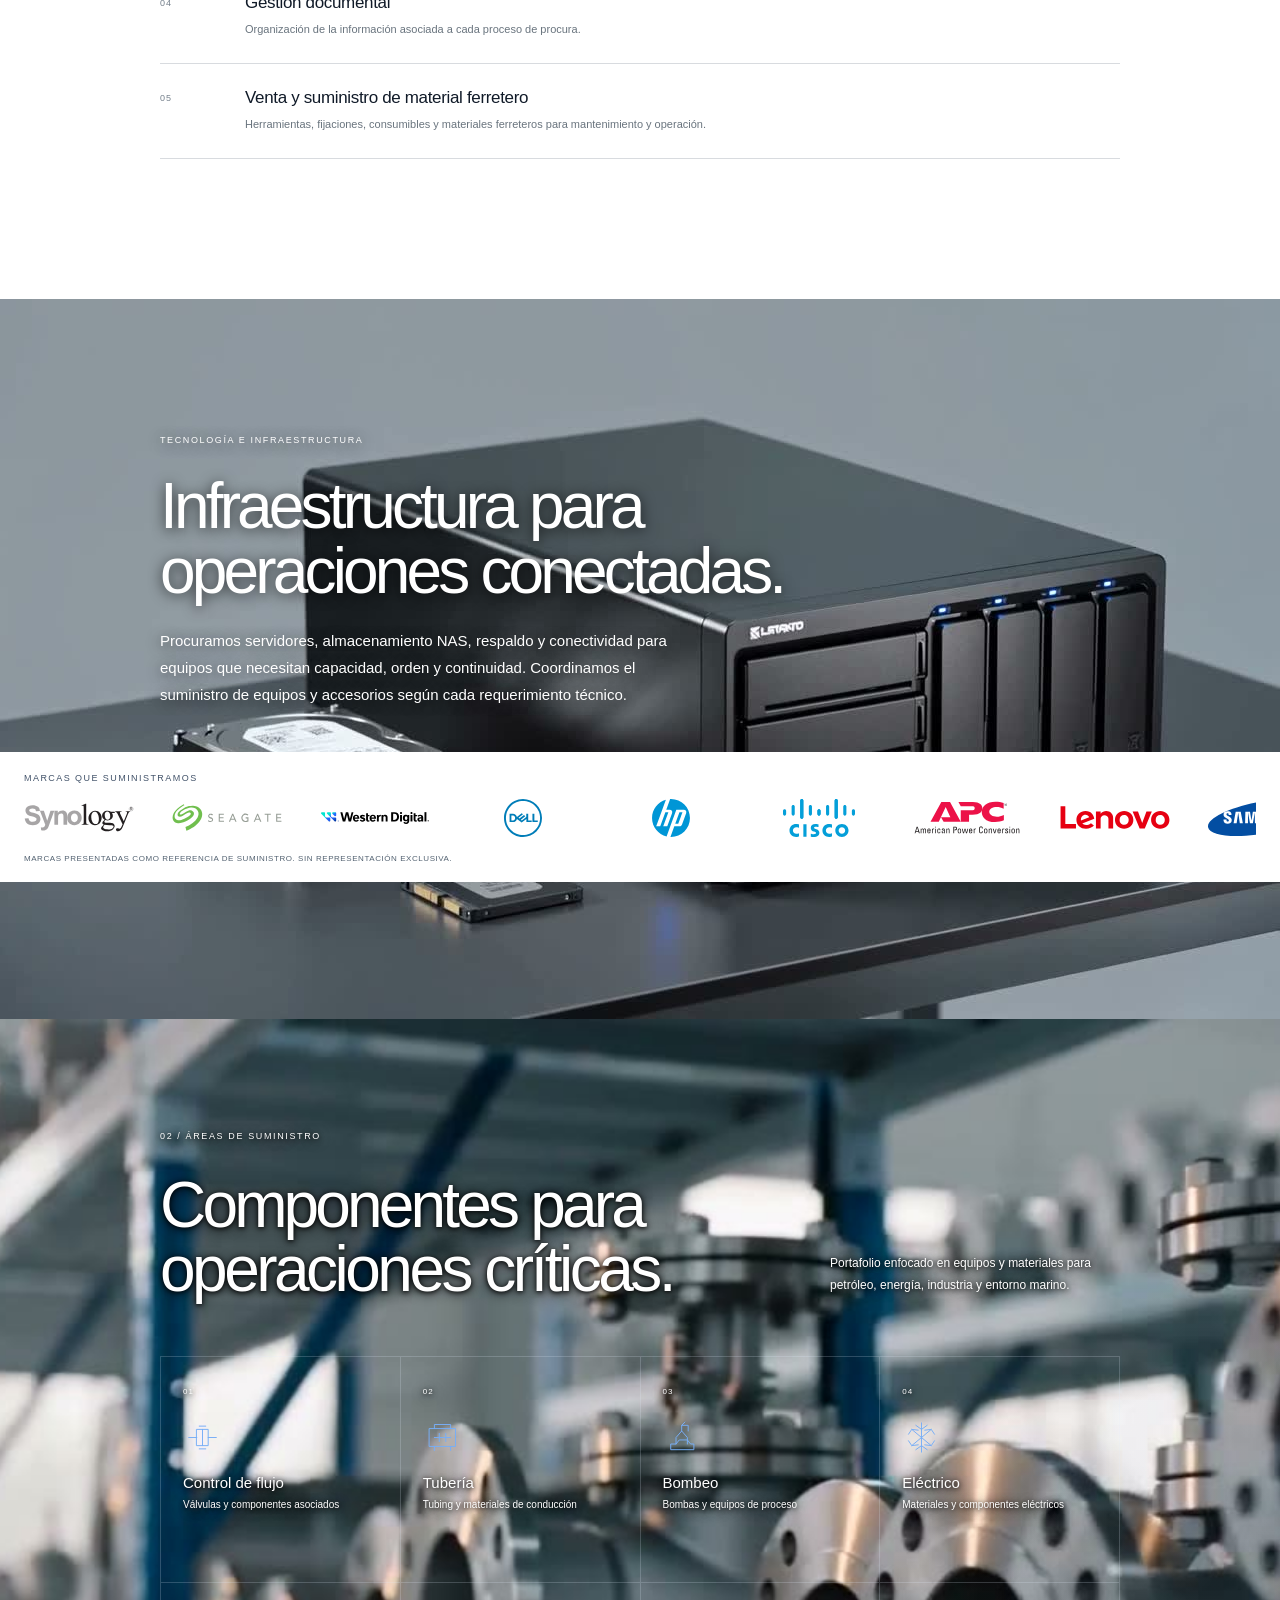
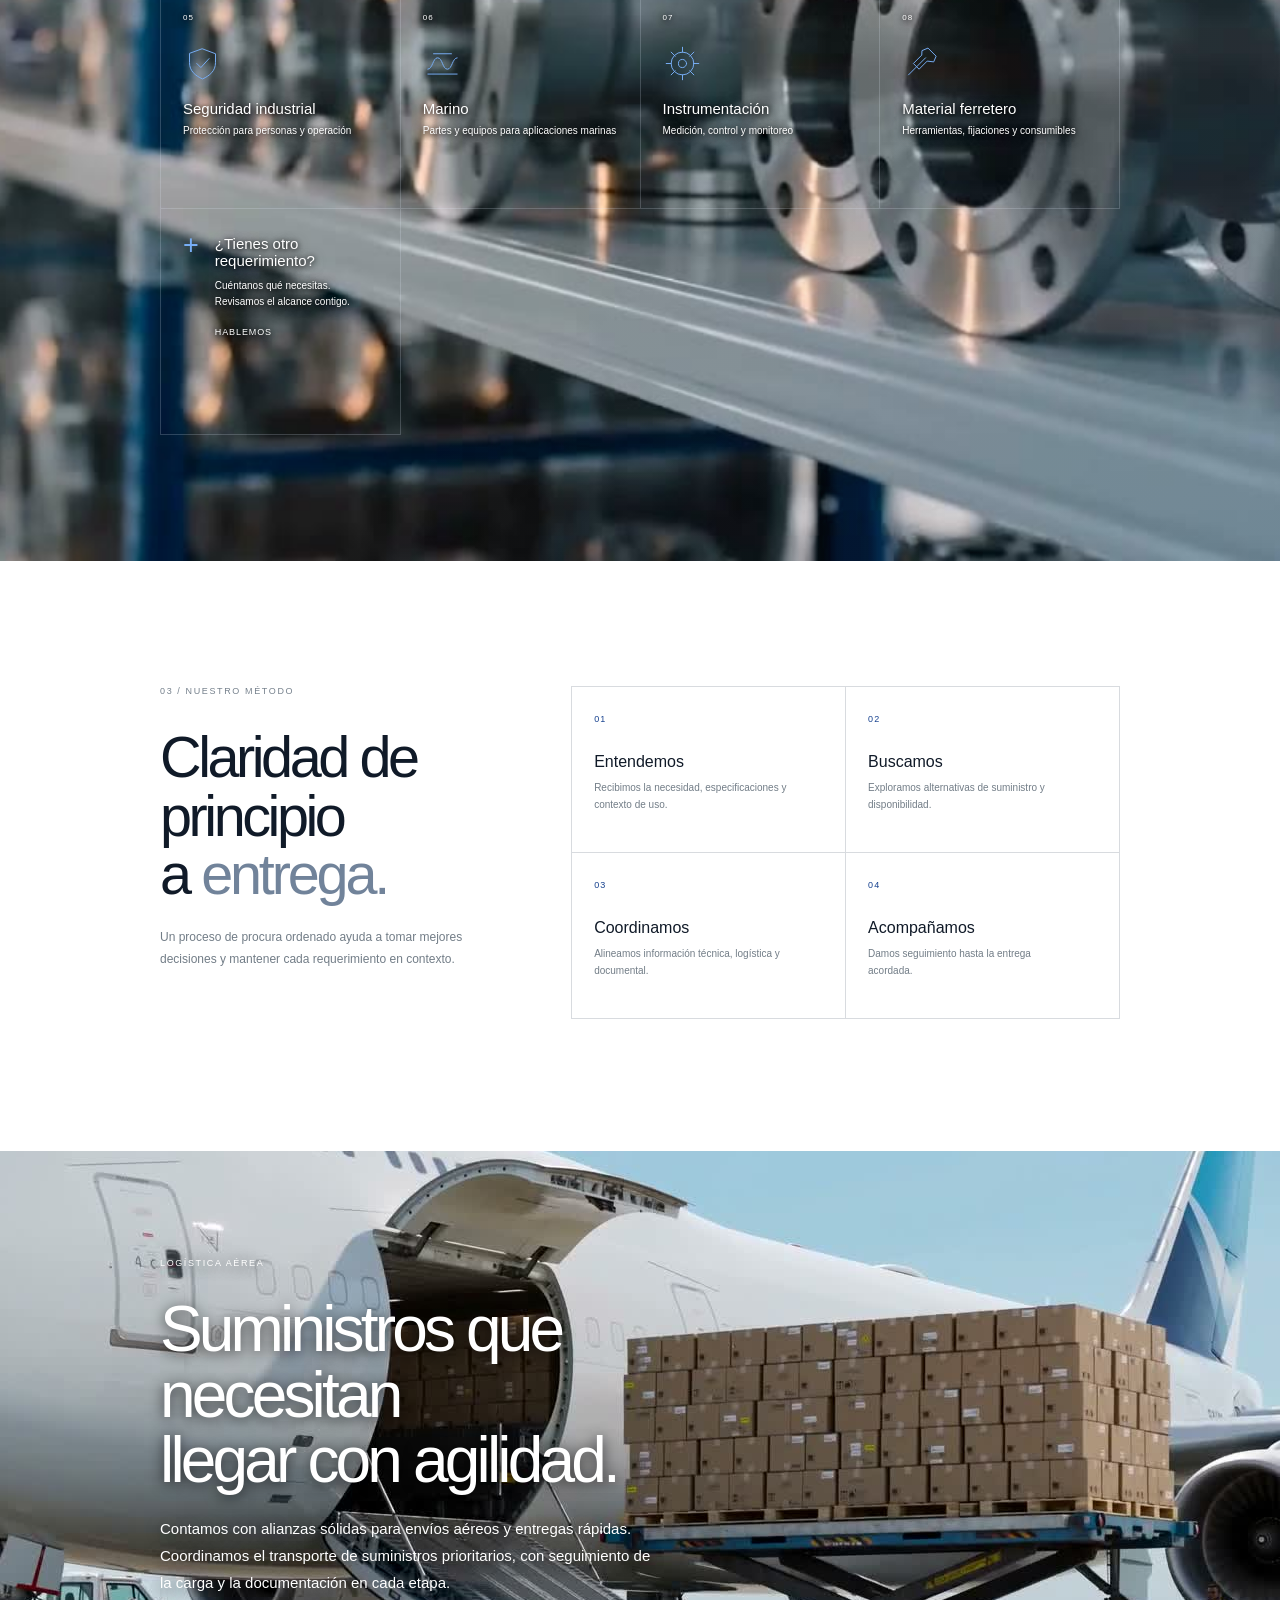
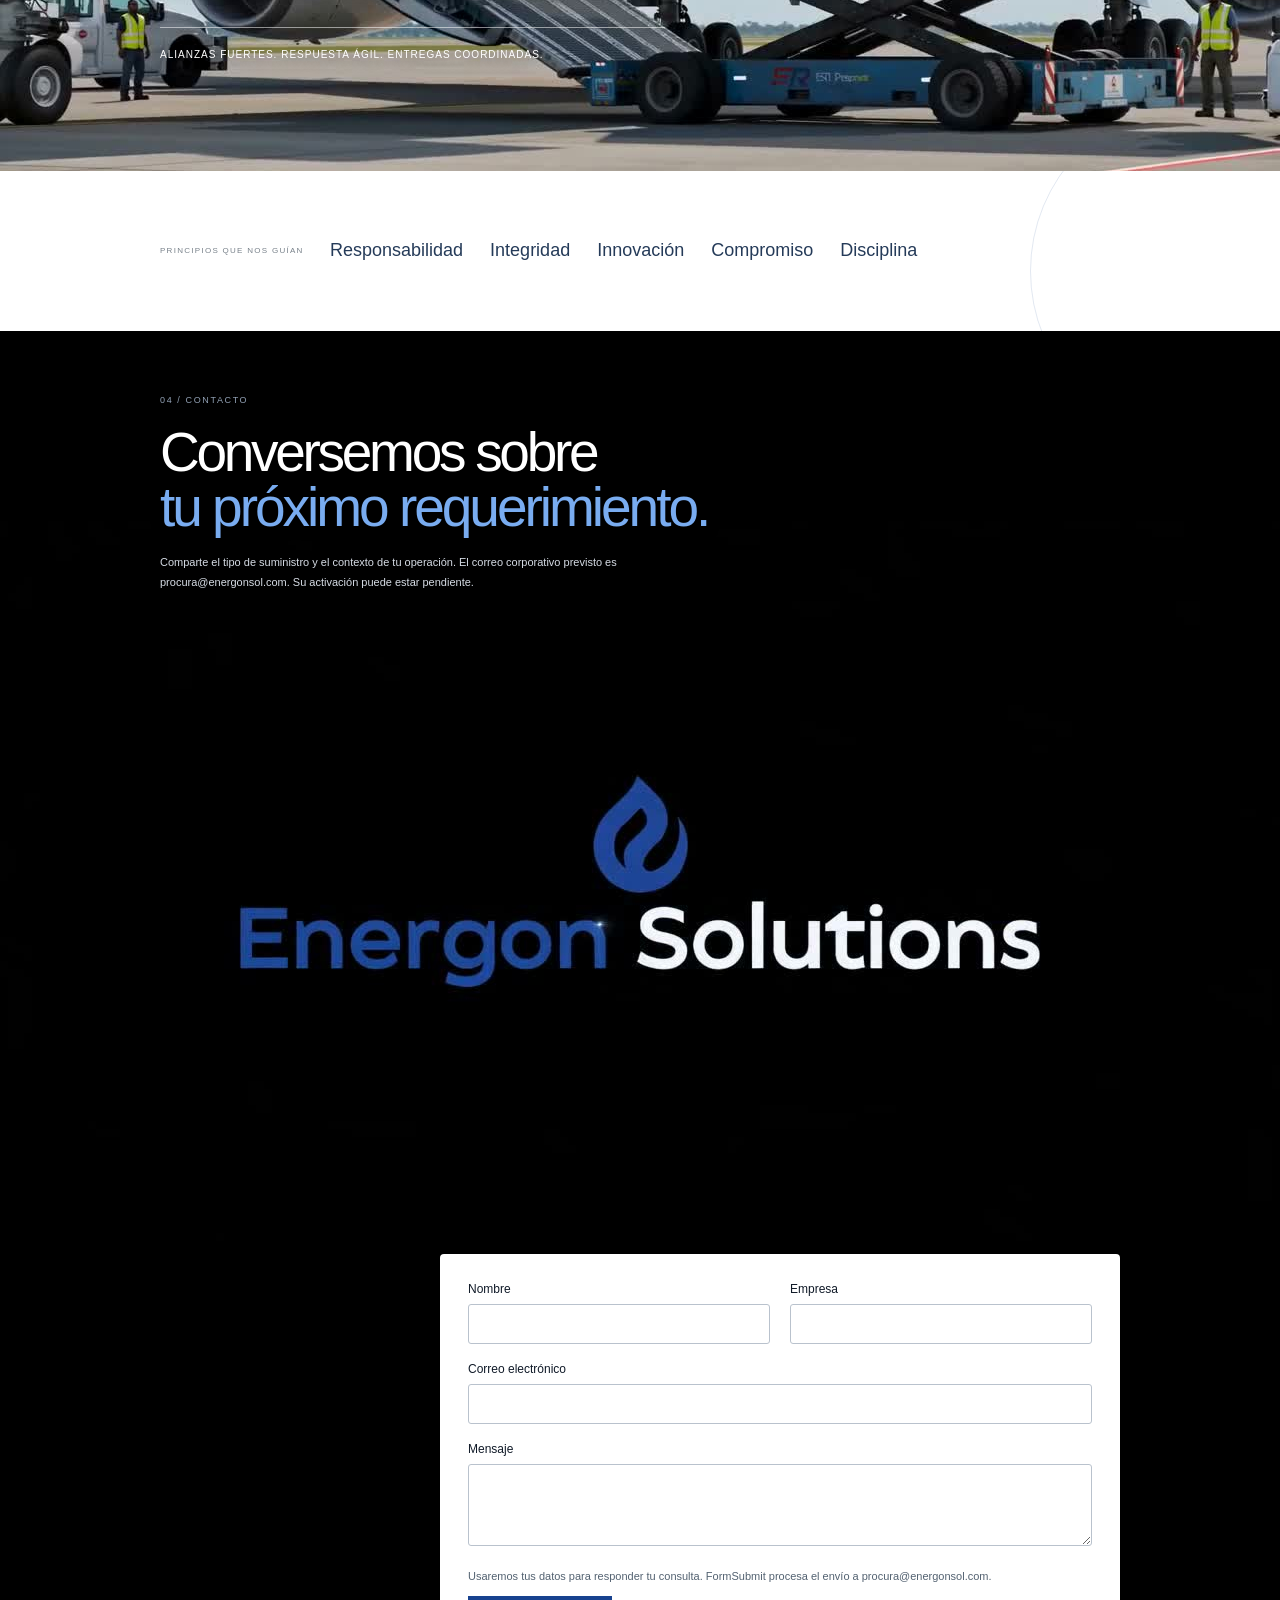
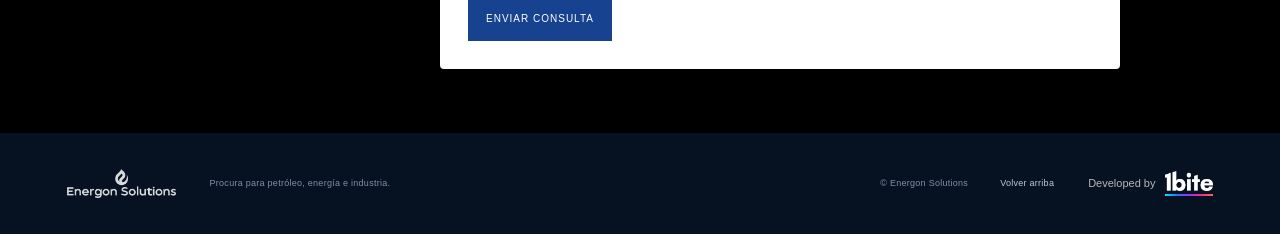
==== commit f6facbda: "Standardize 1bite footer credit with branded gradient" ====
--- a/index.html
+++ b/index.html
@@ -61,7 +61,7 @@
     .flame-video { transform:scale(1.5); animation:none; filter:none; width:100%; max-width:520px; height:auto; object-fit:contain; }
     .tech-brands { width:100vw; max-width:none; margin-left:calc(50% - 50vw); padding-left:24px; padding-right:24px; }
   </style>
-</head>
+<link rel="stylesheet" href="/assets/1bite-credit.css"></head>
 <body>
   <a class="skip-link" href="#contenido">Saltar al contenido</a>
   <header class="site-header">
@@ -212,7 +212,7 @@
       </form>
     </section>
   </main>
-  <footer class="site-footer"><a class="footer-brand" href="#inicio"><img src="assets/energon.png" alt="Energon Solutions" /></a><span>Procura para petróleo, energía e industria.</span><span class="footer-right">© Energon Solutions <a href="#inicio">Volver arriba</a></span></footer>
+  <footer class="site-footer"><a class="footer-brand" href="#inicio"><img src="assets/energon.png" alt="Energon Solutions" /></a><span>Procura para petróleo, energía e industria.</span><span class="footer-right">© Energon Solutions <a href="#inicio">Volver arriba</a></span><div style="text-align:center;padding:16px 0"><a class="onebite-credit onebite-credit--dark" href="https://1bite.studio/" target="_blank" rel="noopener noreferrer" aria-label="Developed by 1bite Studio"><span>Developed by</span><span class="onebite-credit__brand"><img class="onebite-credit__logo" src="/assets/1bite-credit-logo.png" width="48" height="19" alt="1bite"><span class="onebite-credit__line" aria-hidden="true"></span></span></a></div></footer>
   <script src="script.js?v=flame2"></script>
   <script src="i18n.js?v=1"></script>
 </body>
--- a/assets/1bite-credit.css
+++ b/assets/1bite-credit.css
@@ -0,0 +1 @@
+.onebite-credit{display:inline-flex!important;align-items:center!important;justify-content:center;gap:10px!important;color:#737373!important;font-family:Arial,Helvetica,sans-serif;font-size:11px!important;font-weight:400!important;line-height:1.3!important;letter-spacing:0!important;text-transform:none!important;text-decoration:none!important;white-space:nowrap;vertical-align:middle;opacity:1!important;max-width:100%;padding:4px 0}.onebite-credit--dark{color:#b7b7b7!important}.onebite-credit__brand{display:inline-flex!important;flex-direction:column!important;gap:3px!important;width:48px!important;flex:none;line-height:0}.onebite-credit__logo{display:block!important;width:48px!important;height:auto!important;max-width:none!important;margin:0!important;padding:0!important;object-fit:contain;filter:brightness(0)!important;opacity:1!important;transform:none!important;mask:none!important;-webkit-mask:none!important}.onebite-credit--dark .onebite-credit__logo{filter:none!important}.onebite-credit__line{display:block!important;width:100%!important;height:2px!important;flex:none;background:linear-gradient(90deg,#08e1f4 0%,#1679ff 25%,#a52cff 50%,#ed2d91 75%,#fd6648 100%)!important;border:0!important}.onebite-credit:focus-visible{outline:2px solid currentColor;outline-offset:5px}.onebite-credit:hover{opacity:.85!important}
